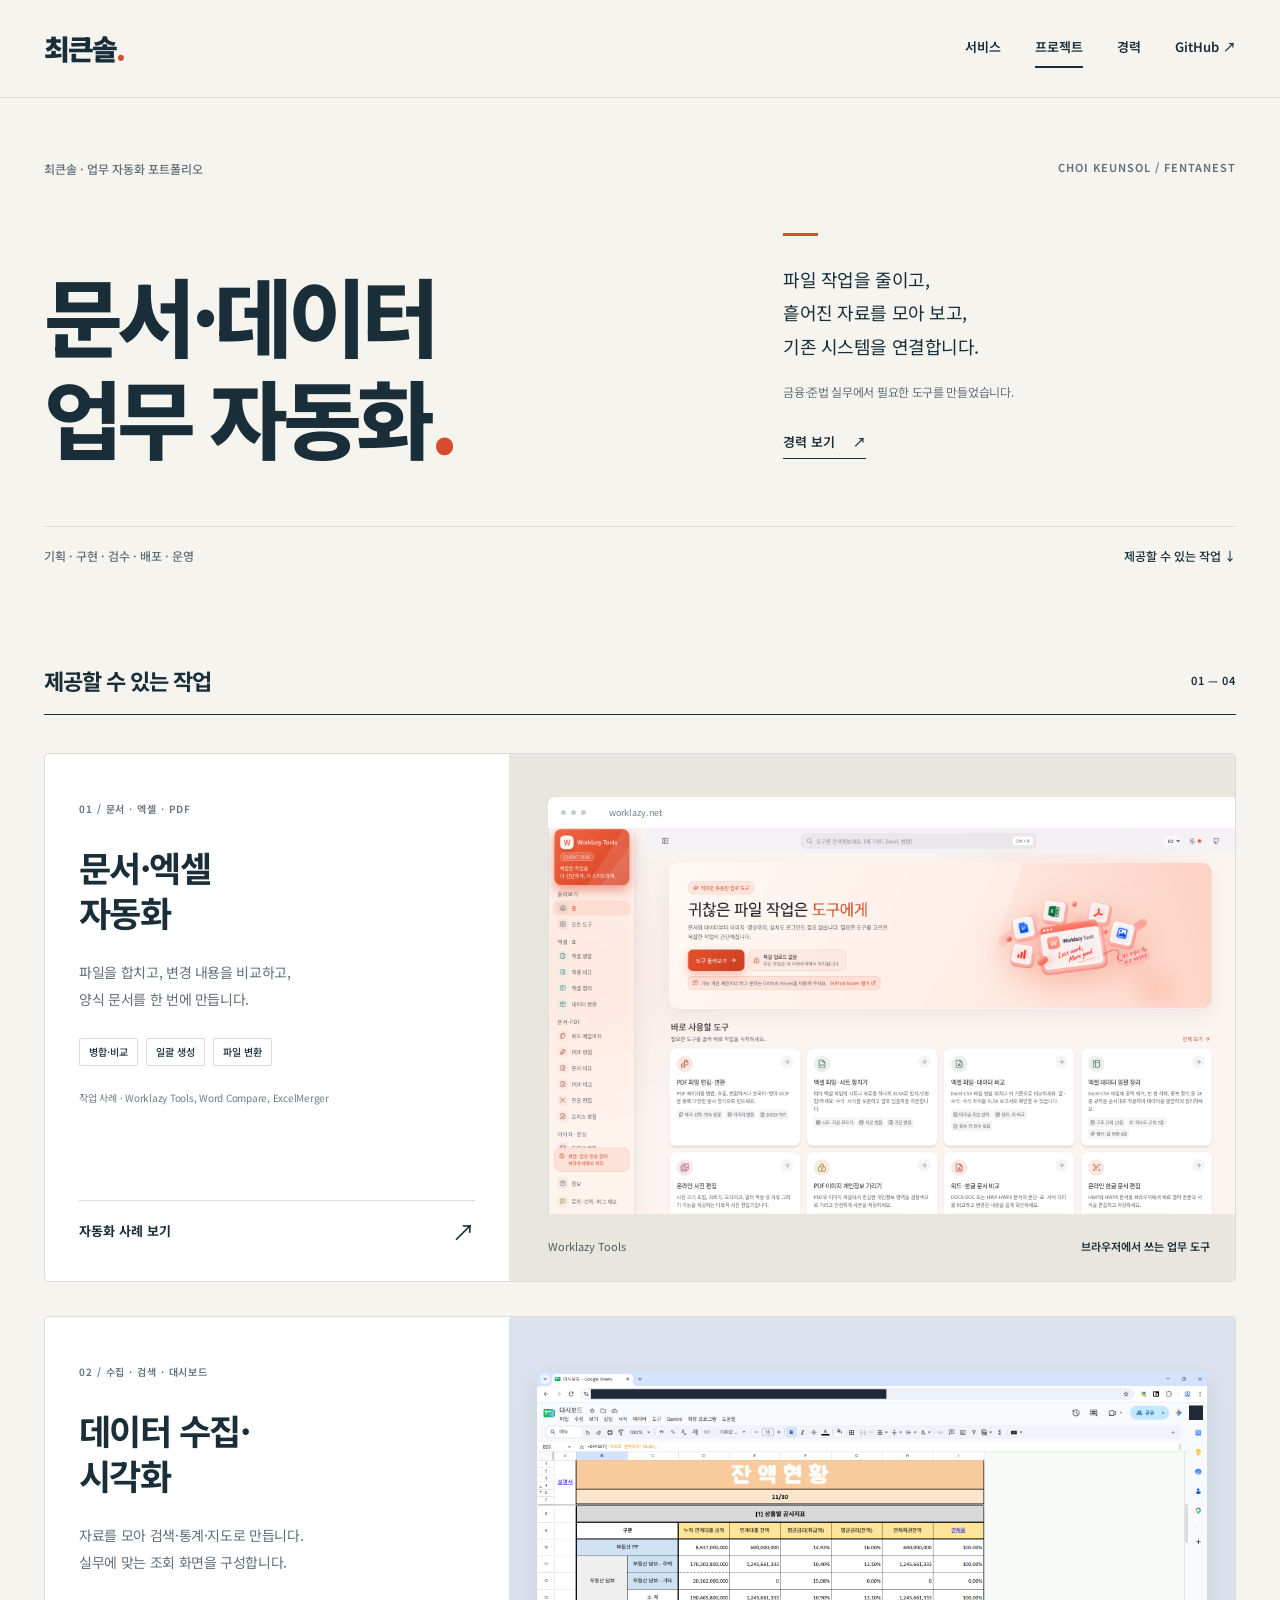
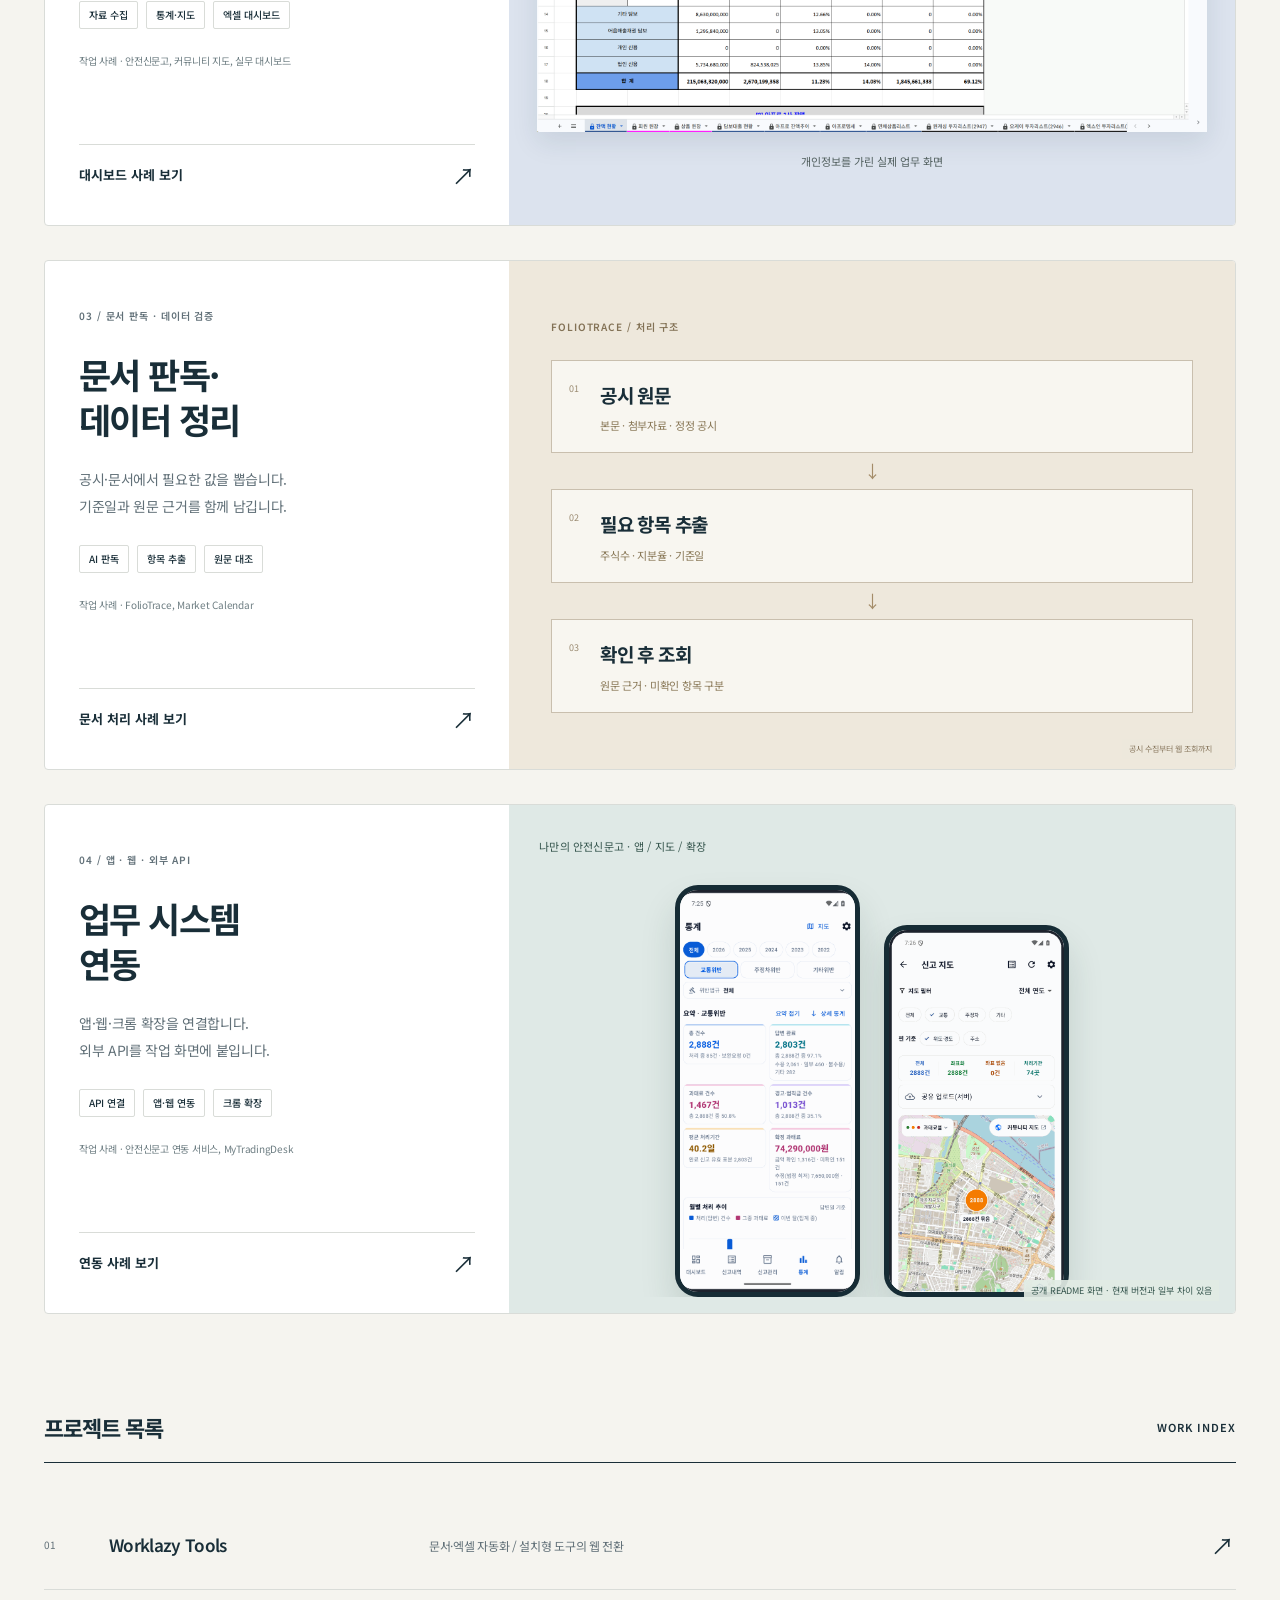
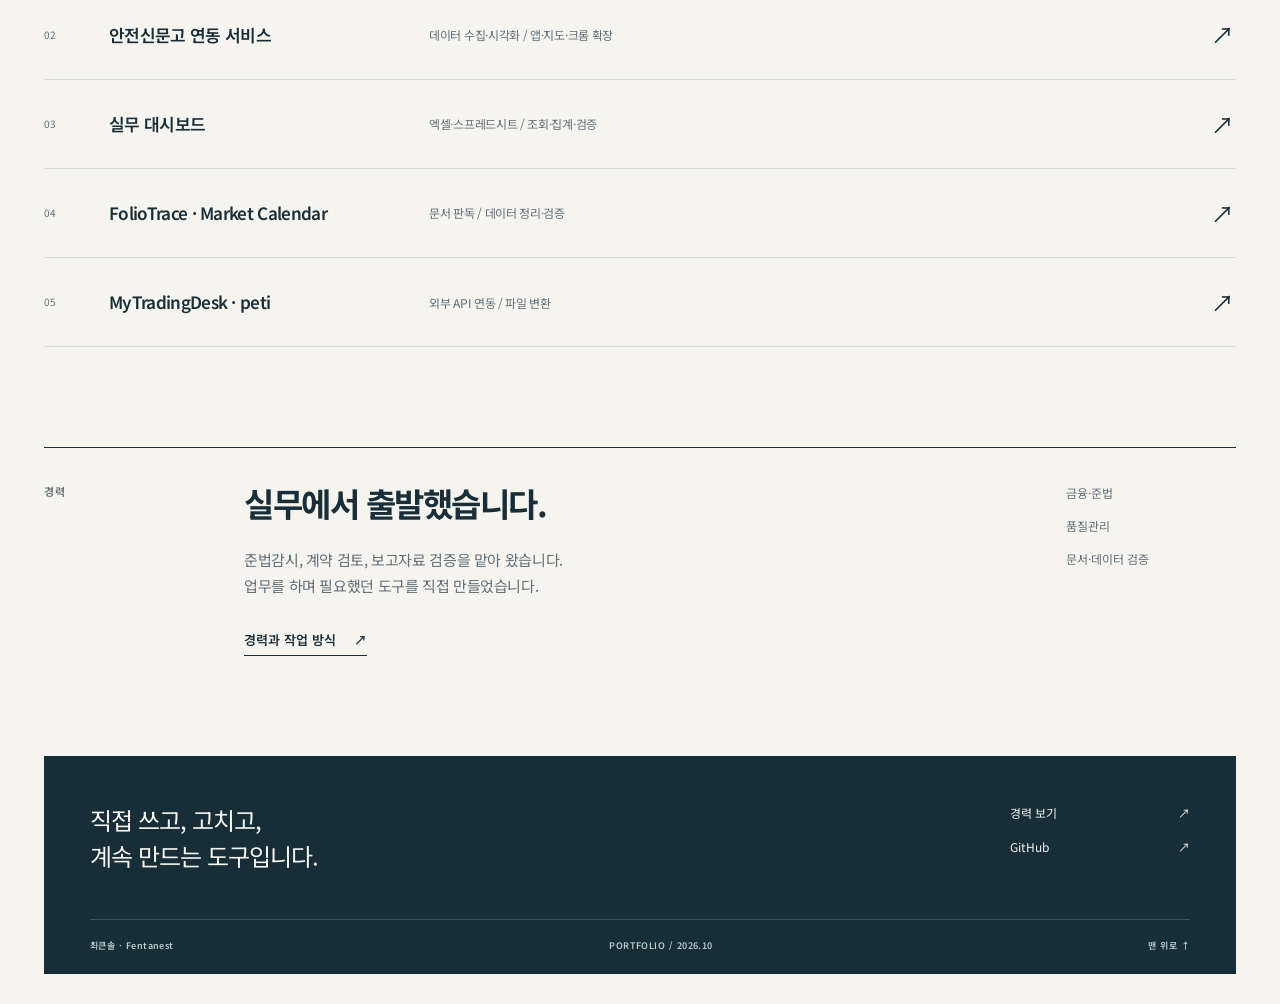
==== index.html @ 7e020090 "Add redacted dashboard screenshots and Worklazy tool demos" ====
<!doctype html>
<html lang="ko"><head><meta charset="utf-8"><meta name="viewport" content="width=device-width, initial-scale=1"><meta name="color-scheme" content="light"><meta name="theme-color" content="#f5f4ef"><title>문서·데이터 업무 자동화 · 최큰솔</title><meta name="description" content="최큰솔의 업무 자동화 포트폴리오. 문서·엑셀 자동화, 데이터 수집·시각화, 문서 판독·데이터 정리, 업무 시스템 연동."><meta property="og:type" content="website"><meta property="og:locale" content="ko_KR"><meta property="og:title" content="문서·데이터 업무 자동화 · 최큰솔"><meta property="og:description" content="최큰솔의 업무 자동화 포트폴리오. 문서·엑셀 자동화, 데이터 수집·시각화, 문서 판독·데이터 정리, 업무 시스템 연동."><link rel="icon" href="assets/favicon.svg" type="image/svg+xml"><link rel="stylesheet" href="assets/site.css"><link rel="stylesheet" href="assets/services.css"><script src="assets/site.js" defer></script></head><body id="top" class=""><a class="skip-link" href="#main">본문으로 이동</a>
<header class="site-header"><div class="header-inner">
<a class="wordmark" href="index.html" aria-label="최큰솔 포트폴리오 홈">최큰솔<span>.</span></a>
<nav aria-label="주 메뉴"><a href="index.html#services">서비스</a><a href="index.html#projects" aria-current="page">프로젝트</a><a href="career.html" >경력</a><a href="https://github.com/Fentanest" target="_blank" rel="noopener noreferrer">GitHub <span aria-hidden="true">↗</span></a></nav>
</div></header><main id="main">
<section class="hero wrap"><div class="hero-kicker"><span>최큰솔 · 업무 자동화 포트폴리오</span><span class="mono">CHOI KEUNSOL / FENTANEST</span></div><div class="hero-grid"><h1>문서·데이터<br>
업무 자동화<span>.</span></h1><div class="hero-intro"><span class="small-rule"></span><p>파일 작업을 줄이고,<br>
흩어진 자료를 모아 보고,<br>
기존 시스템을 연결합니다.</p><p class="hero-background">금융·준법 실무에서 필요한 도구를 만들었습니다.</p><a class="text-link" href="career.html">경력 보기 <span aria-hidden="true">↗</span></a></div></div><div class="hero-bottom"><span>기획 · 구현 · 검수 · 배포 · 운영</span><a href="#services">제공할 수 있는 작업 ↓</a></div></section>
<section class="project-index wrap" id="services" aria-labelledby="services-title"><div class="index-heading"><h2 id="services-title">제공할 수 있는 작업</h2><span class="mono">01 — 04</span></div>
<article class="featured featured-work"><div class="featured-copy"><p class="eyebrow">01 / 문서 · 엑셀 · PDF</p><h3><a href="projects/worklazy.html">문서·엑셀<br>
자동화</a></h3><p>파일을 합치고, 변경 내용을 비교하고,<br>
양식 문서를 한 번에 만듭니다.</p><div class="tags"><span>병합·비교</span><span>일괄 생성</span><span>파일 변환</span></div><p class="case-evidence">작업 사례 · Worklazy Tools, Word Compare, ExcelMerger</p><a class="case-link" href="projects/worklazy.html">자동화 사례 보기 <span aria-hidden="true">↗</span></a></div><a class="feature-art work-art" href="projects/worklazy.html" aria-label="문서·엑셀 자동화 사례"><div class="browser-chrome"><i></i><i></i><i></i><span>worklazy.net</span></div><img src="assets/worklazy-home.png" alt="Worklazy Tools 업무 도구 목록" loading="eager" width="1920" height="1080"><div class="art-note"><span>Worklazy Tools</span><strong>브라우저에서 쓰는 업무 도구</strong></div></a></article>
<article class="featured featured-sheet"><div class="featured-copy"><p class="eyebrow">02 / 수집 · 검색 · 대시보드</p><h3><a href="projects/spreadsheets.html">데이터 수집·<br>
시각화</a></h3><p>자료를 모아 검색·통계·지도로 만듭니다.<br>
실무에 맞는 조회 화면을 구성합니다.</p><div class="tags"><span>자료 수집</span><span>통계·지도</span><span>엑셀 대시보드</span></div><p class="case-evidence">작업 사례 · 안전신문고, 커뮤니티 지도, 실무 대시보드</p><a class="case-link" href="projects/spreadsheets.html">대시보드 사례 보기 <span aria-hidden="true">↗</span></a></div><a class="feature-art sheet-art" href="projects/spreadsheets.html" aria-label="실무 대시보드 화면 5장 보기"><img src="assets/dashboard-02.png" alt="상품별 잔액·연체율 집계 대시보드" loading="lazy" decoding="async"><span class="art-note">개인정보를 가린 실제 업무 화면</span></a></article>
<article class="featured featured-document"><div class="featured-copy"><p class="eyebrow">03 / 문서 판독 · 데이터 검증</p><h3><a href="projects/data-tools.html#foliotrace">문서 판독·<br>
데이터 정리</a></h3><p>공시·문서에서 필요한 값을 뽑습니다.<br>
기준일과 원문 근거를 함께 남깁니다.</p><div class="tags"><span>AI 판독</span><span>항목 추출</span><span>원문 대조</span></div><p class="case-evidence">작업 사례 · FolioTrace, Market Calendar</p><a class="case-link" href="projects/data-tools.html#foliotrace">문서 처리 사례 보기 <span aria-hidden="true">↗</span></a></div><div class="feature-art document-art"><span class="eyebrow">FOLIOTRACE / 처리 구조</span><div class="document-flow"><div><span>01</span><strong>공시 원문</strong><p>본문 · 첨부자료 · 정정 공시</p></div><b aria-hidden="true">↓</b><div><span>02</span><strong>필요 항목 추출</strong><p>주식수 · 지분율 · 기준일</p></div><b aria-hidden="true">↓</b><div><span>03</span><strong>확인 후 조회</strong><p>원문 근거 · 미확인 항목 구분</p></div></div><span class="art-footnote">공시 수집부터 웹 조회까지</span></div></article>
<article class="featured featured-safety"><div class="featured-copy"><p class="eyebrow">04 / 앱 · 웹 · 외부 API</p><h3><a href="projects/safetyreport.html">업무 시스템<br>
연동</a></h3><p>앱·웹·크롬 확장을 연결합니다.<br>
외부 API를 작업 화면에 붙입니다.</p><div class="tags"><span>API 연결</span><span>앱·웹 연동</span><span>크롬 확장</span></div><p class="case-evidence">작업 사례 · 안전신문고 연동 서비스, MyTradingDesk</p><a class="case-link" href="projects/safetyreport.html">연동 사례 보기 <span aria-hidden="true">↗</span></a></div><a class="feature-art safety-art" href="projects/safetyreport.html" aria-label="안전신문고 연동 서비스 상세"><span class="art-label">나만의 안전신문고 · 앱 / 지도 / 확장</span><div class="phone-pair"><div class="phone-frame"><img src="assets/safety-stats.png" alt="나만의 안전신문고 앱 통계 화면" width="370" height="800" loading="lazy"></div><div class="phone-frame phone-offset"><img src="assets/safety-map.png" alt="나만의 안전신문고 앱 지도 화면" width="370" height="800" loading="lazy"></div></div><span class="art-footnote">공개 README 화면 · 현재 버전과 일부 차이 있음</span></a></article>
</section>
<section class="wrap project-directory" id="projects"><div class="index-heading"><h2>프로젝트 목록</h2><span class="mono">WORK INDEX</span></div><a href="projects/worklazy.html"><span>01</span><strong>Worklazy Tools</strong><p>문서·엑셀 자동화 / 설치형 도구의 웹 전환</p><b aria-hidden="true">↗</b></a><a href="projects/safetyreport.html"><span>02</span><strong>안전신문고 연동 서비스</strong><p>데이터 수집·시각화 / 앱·지도·크롬 확장</p><b aria-hidden="true">↗</b></a><a href="projects/spreadsheets.html"><span>03</span><strong>실무 대시보드</strong><p>엑셀·스프레드시트 / 조회·집계·검증</p><b aria-hidden="true">↗</b></a><a href="projects/data-tools.html#foliotrace"><span>04</span><strong>FolioTrace · Market Calendar</strong><p>문서 판독 / 데이터 정리·검증</p><b aria-hidden="true">↗</b></a><a href="projects/data-tools.html#mytradingdesk"><span>05</span><strong>MyTradingDesk · peti</strong><p>외부 API 연동 / 파일 변환</p><b aria-hidden="true">↗</b></a></section>
<section class="career-teaser wrap"><p class="eyebrow">경력</p><div><h2>실무에서 출발했습니다.</h2><p>준법감시, 계약 검토, 보고자료 검증을 맡아 왔습니다.<br>
업무를 하며 필요했던 도구를 직접 만들었습니다.</p><a class="text-link" href="career.html">경력과 작업 방식 <span aria-hidden="true">↗</span></a></div><div class="career-teaser-meta"><span>금융·준법</span><span>품질관리</span><span>문서·데이터 검증</span></div></section>
</main><footer class="site-footer"><div class="footer-top"><p>직접 쓰고, 고치고,<br>
계속 만드는 도구입니다.</p><div><a href="career.html">경력 보기 <span aria-hidden="true">↗</span></a><a href="https://github.com/Fentanest" target="_blank" rel="noopener noreferrer">GitHub <span aria-hidden="true">↗</span></a></div></div><div class="footer-bottom"><span>최큰솔 · Fentanest</span><span>PORTFOLIO / 2026.10</span><a href="#top">맨 위로 ↑</a></div></footer>
<dialog class="image-dialog" id="image-dialog" aria-label="이미지 크게 보기"><div class="dialog-toolbar"><p id="dialog-caption"></p><button type="button" class="dialog-close" aria-label="이미지 닫기">닫기 <span aria-hidden="true">×</span></button></div><div class="dialog-image-wrap"><img id="dialog-image" alt=""></div></dialog>
</body></html>
---- assets/site.css ----
@import url('https://fonts.googleapis.com/css2?family=Noto+Sans+KR:wght@400;500;600;700;800;900&display=swap');
:root{--paper:#f5f4ef;--white:#fff;--ink:#192e38;--muted:#617078;--line:#d9dcd8;--orange:#d74c2d;--soft:#e8eeeb;--navy:#172e39;--radius:4px;--max:1200px}
*{box-sizing:border-box}html{scroll-behavior:smooth;scroll-padding-top:100px}body{margin:0;background:var(--paper);color:var(--ink);font-family:'Noto Sans KR',-apple-system,BlinkMacSystemFont,'Segoe UI',sans-serif;line-height:1.75;-webkit-font-smoothing:antialiased;word-break:keep-all}a{color:inherit;text-decoration:none}button{font:inherit}img{max-width:100%;display:block}h1,h2,h3,p,figure{margin:0}h1,h2,h3{line-height:1.3;letter-spacing:-.045em}h1{font-weight:800}p{letter-spacing:-.025em}.wrap,.header-inner,.site-footer{width:min(calc(100% - 88px),var(--max));margin-inline:auto}.mono,.eyebrow,.node-type,.footer-bottom{font-family:'Noto Sans KR',sans-serif;font-size:11px;letter-spacing:.09em;font-weight:600}.eyebrow{color:var(--muted);display:block;margin-bottom:20px}.skip-link{position:fixed;left:20px;top:-100px;background:var(--ink);color:white;padding:12px 20px;z-index:100}.skip-link:focus{top:15px}:focus-visible{outline:3px solid var(--orange);outline-offset:5px}.site-header{height:98px;border-bottom:1px solid var(--line)}.header-inner{height:100%;display:flex;justify-content:space-between;align-items:center}.wordmark{font-size:28px;font-weight:900;letter-spacing:-.07em}.wordmark span{color:var(--orange)}nav{display:flex;gap:34px;font-size:13px;font-weight:600}nav a{padding-block:7px}nav a[aria-current]{border-bottom:2px solid var(--ink)}nav a:hover,.text-link:hover,.back-link:hover{color:var(--orange)}.hero{padding-top:60px}.hero-kicker,.hero-bottom{display:flex;justify-content:space-between;font-size:12px;font-weight:500;color:var(--muted)}.hero-grid{display:grid;grid-template-columns:1.5fr 1fr;gap:60px;align-items:end;padding:54px 0 59px}.hero h1{font-size:clamp(58px,6.7vw,88px);line-height:1.19;letter-spacing:-.065em}.hero h1 span,.career-hero h1 span{color:var(--orange)}.hero-intro{max-width:380px;padding-bottom:8px}.hero-intro p{font-size:18px;line-height:1.85;margin-bottom:28px}.small-rule{display:block;width:35px;height:3px;background:var(--orange);margin-bottom:27px}.text-link{display:inline-flex;gap:18px;align-items:center;font-size:13px;font-weight:600;padding:4px 0;border-bottom:1px solid currentColor}.hero-bottom{border-top:1px solid var(--line);padding:18px 0}.hero-bottom a{color:var(--ink)}.project-index{padding-top:82px}.index-heading{display:flex;justify-content:space-between;align-items:center;border-bottom:1px solid var(--ink);padding-bottom:20px;margin-bottom:38px}.index-heading h2{font-size:22px;font-weight:700}.featured{display:grid;grid-template-columns:39% 61%;min-height:510px;margin-bottom:34px;border:1px solid var(--line);border-radius:var(--radius);overflow:hidden;background:#fff}.featured-copy{padding:46px 34px 38px;display:flex;flex-direction:column;align-items:flex-start}.featured-copy .eyebrow{font-size:10px;margin-bottom:26px}.featured h3{font-size:35px;margin-bottom:24px}.featured-copy p:not(.eyebrow){font-size:14px;color:var(--muted);line-height:1.9;margin-bottom:26px}.tags{display:flex;gap:8px;flex-wrap:wrap}.tags span{font-size:10px;font-weight:500;border:1px solid var(--line);padding:4px 9px;border-radius:2px}.case-link{margin-top:auto;display:flex;justify-content:space-between;gap:40px;border-top:1px solid var(--line);padding-top:19px;width:100%;font-size:13px;font-weight:700}.case-link span{font-size:23px;font-weight:400;line-height:1}.feature-art{display:block;position:relative;overflow:hidden;min-width:0;transition:background .2s}.safety-art{background:#dfe9e6;padding:32px 30px 0;display:flex;flex-direction:column;align-items:center}.art-label{font-size:11px;letter-spacing:.02em;color:#36564e;align-self:flex-start}.phone-pair{display:flex;justify-content:center;gap:24px;width:100%;padding:28px 25px 0;max-height:440px;overflow:hidden}.phone-frame{width:43%;max-width:185px;aspect-ratio:370/800;border:5px solid #162c35;border-radius:23px;overflow:hidden;box-shadow:0 20px 35px #17372b25;background:#fff}.phone-frame img{width:100%;height:100%;object-fit:cover;object-position:top}.phone-offset{margin-top:40px}.art-footnote{position:absolute;bottom:12px;right:16px;background:#e2ece4e8;padding:3px 7px;font-size:9px;color:#36564e}.work-art{background:#e8e6df;padding:43px 0 0 39px;display:flex;flex-direction:column}.browser-chrome{height:31px;background:#fff;border-radius:7px 0 0 0;display:flex;align-items:center;gap:5px;padding:0 13px;font-size:9px;color:#738087}.browser-chrome i{width:5px;height:5px;border-radius:50%;background:#c8cdca}.browser-chrome span{margin-left:18px}.work-art>img{width:100%;flex:1;min-height:0;object-fit:cover;object-position:top left;border-left:1px solid #ddd}.art-note{font-size:11px;display:flex;align-items:center;justify-content:space-between;gap:10px;padding:23px 25px 25px 0;color:#52605f}.art-note strong{font-weight:600;color:var(--ink)}.sheet-art{background:#dce3ee;display:flex;flex-direction:column;justify-content:center;padding:35px 28px}.sheet-art img{width:100%;box-shadow:0 10px 25px #132e451a;object-fit:contain}.sheet-art .art-note{padding:20px 0 0;justify-content:center}.data-project-row{border-top:1px solid var(--ink);border-bottom:1px solid var(--line);padding:40px 0;display:grid;grid-template-columns:1fr 220px;gap:30px}.data-project-row h3{font-size:29px;margin-bottom:12px}.data-project-row p:not(.eyebrow){font-size:14px;color:var(--muted)}.data-project-row .case-link{align-self:center;margin:0;border:0;padding:0}.data-name-list{grid-column:1/-1;display:flex;gap:25px;font-size:11px;color:var(--muted);border-top:1px solid var(--line);padding-top:20px;flex-wrap:wrap}.career-teaser{margin-top:100px;margin-bottom:100px;display:grid;grid-template-columns:170px 1fr 170px;gap:30px;padding-top:34px;border-top:1px solid var(--ink)}.career-teaser h2{font-size:33px;margin-bottom:22px}.career-teaser p:not(.eyebrow){font-size:15px;color:var(--muted);margin-bottom:24px}.career-teaser-meta{display:flex;flex-direction:column;font-size:12px;gap:12px;color:var(--muted)}.site-footer{background:var(--navy);color:#f5f4ef;padding:46px 46px 20px;margin-bottom:30px}.footer-top{display:flex;justify-content:space-between;gap:30px;margin-bottom:45px}.footer-top>p{font-size:24px;line-height:1.5;letter-spacing:-.04em}.footer-top>div{display:flex;flex-direction:column;gap:13px;font-size:12px;width:180px}.footer-top a{display:flex;justify-content:space-between}.footer-bottom{display:flex;justify-content:space-between;border-top:1px solid #ffffff2a;padding-top:18px;font-size:9px;letter-spacing:.05em;color:#bac9ca}.case-hero{padding-top:40px}.back-link{display:inline-block;font-size:12px;color:var(--muted);margin-bottom:50px}.case-hero .eyebrow{margin-bottom:23px}.case-hero h1{font-size:clamp(43px,5.4vw,68px);line-height:1.25;margin-bottom:30px}.case-lead{font-size:19px;line-height:1.85;color:#4e616b;max-width:860px}.case-meta{display:flex;justify-content:space-between;gap:25px;margin-top:35px;border-top:1px solid var(--line);padding:22px 0;align-items:center}.link-row{display:flex;gap:22px;flex-wrap:wrap}.link-row .text-link{font-size:11px;gap:8px}.case-section{padding-block:70px;border-top:1px solid var(--line)}.case-hero+.case-section{border-top:0;padding-top:35px}.section-heading{margin-bottom:36px}.section-heading .eyebrow{margin-bottom:15px}.section-heading h2{font-size:32px;font-weight:700}.section-heading>p{font-size:14px;color:var(--muted);margin-top:18px}.note{font-size:11px;color:var(--muted);line-height:1.9;margin-top:24px;max-width:950px}.ecosystem{background:#e8ede8;border:1px solid #d9e2d9;padding:44px clamp(24px,9vw,130px);display:flex;flex-direction:column;align-items:center}.eco-source{background:var(--ink);color:white;width:100%;text-align:center;padding:25px;position:relative}.eco-source strong,.eco-branches strong{display:block;font-size:21px;letter-spacing:-.03em}.eco-source p,.eco-branches p{font-size:13px;margin:10px 0;color:inherit;opacity:.8}.node-number{position:absolute;left:18px;top:14px;font-size:10px;opacity:.5}.node-type{font-size:9px;letter-spacing:.13em;opacity:.6}.eco-line{display:flex;flex-direction:column;align-items:center;padding:15px 0 8px;font-size:10px;color:#506964;gap:4px}.eco-line b{font-size:24px;font-weight:400;line-height:1}.eco-hub{width:75%;border:1px solid #91a69c;padding:16px 20px;display:flex;justify-content:space-between;align-items:center;gap:15px;background:#f6f7f2}.eco-hub strong{font-size:14px}.eco-hub span{font-size:11px;color:#536c62}.eco-branches{display:grid;grid-template-columns:1fr 1fr;gap:30px;width:100%;padding-top:38px;position:relative}.eco-branches:before{content:'';position:absolute;top:0;left:25%;width:50%;height:38px;border-left:1px solid #91a69c;border-right:1px solid #91a69c}.eco-branches:after{content:'';position:absolute;top:0;left:25%;width:50%;border-top:1px solid #91a69c}.eco-branches>div{position:relative;background:white;border:1px solid #b5c4bd;padding:23px 20px;text-align:center}.feature-table{border-top:1px solid var(--ink)}.feature-table>div{display:grid;grid-template-columns:70px 1fr 1.4fr;gap:26px;padding:27px 0;border-bottom:1px solid var(--line);align-items:start}.feature-table>div>span{font-size:11px;color:var(--muted)}.feature-table h3{font-size:20px}.feature-table p{font-size:14px;color:var(--muted)}.mobile-gallery{display:flex;justify-content:center;gap:50px;background:#e8ede8;padding:40px 50px;margin-bottom:35px}.mobile-gallery figure{width:230px;max-width:42%}.mobile-gallery .image-zoom{border:1px solid #cbd6d0;border-radius:15px;overflow:hidden}.project-figure img{width:100%;height:auto}.project-figure figcaption{font-size:10px;color:var(--muted);margin-top:13px}.image-zoom{display:block;position:relative;cursor:zoom-in}.zoom-hint{position:absolute;right:12px;bottom:12px;font-size:10px;background:#17313cdd;color:#fff;padding:5px 10px;opacity:0;transition:opacity .2s}.image-zoom:hover .zoom-hint,.image-zoom:focus-visible .zoom-hint{opacity:1}.two-col{display:grid;grid-template-columns:1fr 1fr;gap:36px}.image-pending{border:1px dashed #b7c0be;min-height:220px;display:flex;flex-direction:column;align-items:flex-start;justify-content:center;padding:32px;background:#eeefea}.image-pending .pending-symbol{color:#9eada7;font-size:26px;line-height:1;margin-bottom:18px}.image-pending strong{font-size:15px;font-weight:600}.image-pending p{font-size:12px;color:var(--muted);margin-top:8px;max-width:570px}.pending-label{font-size:10px;color:#6a786d;margin-top:20px}.split-section{display:grid;grid-template-columns:1fr 1.35fr;gap:70px}.prose{font-size:15px;line-height:1.95}.prose p{margin-bottom:23px;color:#52646c}.prose h3{font-size:20px;margin:34px 0 14px}.prose h3:first-child{margin-top:0}.prose .link-row{margin-top:30px}.prose.wide{max-width:820px;margin:34px 0}.work-cover{padding-bottom:60px}.work-cover img{border:1px solid var(--line)}.origin-grid{margin-bottom:40px}.origin-grid article{background:#fff;border:1px solid var(--line);padding:32px}.origin-grid article .eyebrow{font-size:10px;margin-bottom:18px}.origin-grid h3{font-size:25px;margin-bottom:17px}.origin-grid p{font-size:14px;color:var(--muted);margin-bottom:22px}.origin-grid p.small,.small{font-size:11px!important;color:var(--muted)}.origin-grid .text-link{font-size:11px}.migration{display:grid;grid-template-columns:1fr 80px 1fr;align-items:stretch}.migration>div{background:#e4e8e2;padding:30px}.migration>div:last-child{background:#203b43;color:#fff}.migration>div:last-child .eyebrow{color:#aabfb9}.migration h3{font-size:26px;margin-bottom:17px}.migration p{font-size:13px;opacity:.8;line-height:1.9}.migration-arrow{display:flex;align-items:center;justify-content:center;font-size:32px;color:#6d817a}.table-scroll{overflow-x:auto}table{border-collapse:collapse;width:100%;font-size:13px;text-align:left;min-width:600px}caption{font-size:11px;color:var(--muted);text-align:left;padding-bottom:15px}th,td{padding:16px 20px;border-bottom:1px solid var(--line);vertical-align:top}thead th{background:#e6eae5;font-size:11px;font-weight:600}tbody th{font-weight:600;width:20%}.tool-grid{display:grid;grid-template-columns:1fr 1fr;border-top:1px solid var(--ink);margin-top:20px}.tool-grid>a{position:relative;padding:28px 25px 28px 0;border-bottom:1px solid var(--line)}.tool-grid>a:nth-child(even){padding-left:30px;border-left:1px solid var(--line)}.tool-grid>a>span{font-size:10px;color:var(--muted)}.tool-grid h3{font-size:22px;margin:12px 0}.tool-grid p{font-size:13px;color:var(--muted)}.tool-grid b{position:absolute;right:22px;top:28px;font-size:20px;font-weight:400}.tool-grid>a:hover h3{color:var(--orange)}.tool-grid~.image-pending{margin-top:35px}.sheet-heading{display:grid;grid-template-columns:100px 1fr 1fr;gap:25px;align-items:start;margin-bottom:26px}.sheet-heading h2{font-size:27px}.sheet-heading p{font-size:13px;color:var(--muted)}.sheet-section .project-figure img{border:1px solid var(--line)}.data-case-heading{margin-bottom:30px}.data-case-heading h2{font-size:30px}.data-case .prose p{font-size:15px}.flow-text{border-left:2px solid var(--orange);padding:12px 18px;background:#eeeee6;font-size:12px!important}.data-case .image-pending{min-height:250px}.career-hero{padding-top:70px;padding-bottom:55px}.career-hero h1{font-size:clamp(39px,4.8vw,64px);line-height:1.35;margin-bottom:30px}.career-hero .case-lead{max-width:750px;font-size:17px}.career-hero .tags{margin-top:30px}.timeline{border-top:1px solid var(--ink)}.timeline-item{display:grid;grid-template-columns:250px 1fr;gap:35px;padding:40px 0;border-bottom:1px solid var(--line)}.timeline-date{font-size:14px;color:var(--muted);padding-top:28px}.industry{font-size:10px;color:var(--muted);margin-bottom:10px}.timeline h3{font-size:27px}.timeline-role{font-size:12px;margin:12px 0 22px;color:var(--muted)}.timeline-summary{font-size:16px;font-weight:600;margin-bottom:19px}.clean-list{padding:0;list-style:none;margin:0}.clean-list li{position:relative;padding-left:15px;font-size:13px;color:#52646c;margin:9px 0}.clean-list li:before{content:'–';position:absolute;left:0;color:#7b8b88}.work-examples{display:grid;grid-template-columns:repeat(3,1fr);gap:25px}.work-examples article{border-top:3px solid var(--ink);padding-top:24px}.work-examples h3{font-size:23px;margin-bottom:28px}.work-examples dl{margin:0 0 25px}.work-examples dl div{margin-bottom:22px}.work-examples dt{font-size:10px;font-weight:700;color:var(--orange);margin-bottom:7px}.work-examples dd{font-size:13px;margin:0;color:var(--muted);line-height:1.9}.work-examples .text-link{font-size:11px}.method-list{list-style:none;padding:0;margin:0 0 30px}.method-list li{display:flex;gap:25px;padding:17px 0;border-bottom:1px solid var(--line);font-size:13px}.method-list strong{min-width:35px;color:var(--orange);font-size:11px}.method-list span{color:var(--muted)}.credentials h2{font-size:23px;margin-bottom:15px}.credentials p:not(.eyebrow){font-size:12px;color:var(--muted)}.career-source{margin-top:0;margin-bottom:70px}.not-found{min-height:60vh;padding-block:90px}.not-found h1{font-size:42px;margin-bottom:22px}.not-found p{margin-bottom:25px}.button{display:inline-block;background:var(--ink);padding:11px 20px;color:white;font-size:13px}.image-dialog{border:0;width:96vw;max-width:1700px;height:92vh;max-height:92vh;padding:0;background:#f4f5f0;color:var(--ink);box-shadow:0 15px 60px #0003;overflow:hidden}.image-dialog::backdrop{background:#101e28d9;backdrop-filter:blur(4px)}.dialog-toolbar{display:flex;justify-content:space-between;align-items:center;border-bottom:1px solid var(--line);height:60px;padding:12px 22px;gap:20px}.dialog-toolbar p{font-size:12px}.dialog-close{border:0;background:var(--ink);color:white;padding:7px 15px;cursor:pointer;white-space:nowrap;font-size:12px}.dialog-image-wrap{height:calc(100% - 60px);overflow:auto;padding:22px;display:flex;align-items:flex-start;justify-content:center}.dialog-image-wrap img{max-width:100%;max-height:100%;width:auto;height:auto;object-fit:contain;margin:auto}.body-dialog-open{overflow:hidden}
@media(min-width:1500px){.wrap,.header-inner,.site-footer{width:1200px}}
@media(max-width:1000px){.wrap,.header-inner,.site-footer{width:calc(100% - 56px)}.hero-grid{gap:35px;grid-template-columns:1.3fr 1fr}.hero-intro p{font-size:16px}.featured{min-height:470px;grid-template-columns:43% 57%}.featured-copy{padding:33px 28px}.featured h3{font-size:29px}.featured-copy p:not(.eyebrow){font-size:12px}.phone-pair{gap:18px;padding-inline:0;max-height:400px}.phone-frame{border-width:4px;border-radius:18px}.feature-art{padding-left:25px}.safety-art{padding-left:25px}.art-note{font-size:10px}.career-teaser{grid-template-columns:130px 1fr}.career-teaser-meta{display:none}.case-meta{align-items:flex-start;flex-direction:column;gap:15px}.split-section{gap:40px}.feature-table>div{grid-template-columns:45px 1fr 1.4fr;gap:20px}.feature-table h3{font-size:17px}.feature-table p{font-size:12px}.timeline-item{grid-template-columns:185px 1fr}.work-examples{gap:22px}.work-examples h3{font-size:20px}.sheet-heading{grid-template-columns:80px 1fr}.sheet-heading>p{grid-column:2}.eco-hub{width:85%}}
@media(max-width:700px){html{scroll-padding-top:30px}.wrap,.header-inner,.site-footer{width:calc(100% - 36px)}.site-header{height:76px}.wordmark{font-size:24px}nav{gap:18px;font-size:11px}.hero{padding-top:32px}.hero-kicker>span:first-child{font-size:10px}.hero-kicker>.mono{display:none}.hero-grid{display:block;padding:32px 0}.hero h1{font-size:clamp(49px,12.5vw,74px)}.hero-intro{margin-top:37px;padding:0;max-width:none}.small-rule{margin-bottom:20px;width:28px;height:2px}.hero-intro p{font-size:14px;line-height:1.85;margin-bottom:20px}.hero-bottom{font-size:9px;padding-block:14px}.hero-bottom>span{max-width:62%}.project-index{padding-top:48px}.index-heading{padding-bottom:17px;margin-bottom:24px}.index-heading h2{font-size:20px}.index-heading .mono{font-size:9px}.featured{display:flex;flex-direction:column;margin-bottom:23px}.featured-copy{padding:28px 25px}.featured-copy .eyebrow{margin-bottom:20px;font-size:9px}.featured h3{font-size:31px;margin-bottom:18px}.featured-copy p:not(.eyebrow){font-size:13px;margin-bottom:20px}.featured .tags{margin-bottom:26px}.tags span{font-size:9px;padding:3px 7px}.case-link{font-size:12px;padding-top:16px}.safety-art{height:370px;padding:24px 24px 0}.art-label{font-size:9px}.phone-pair{padding-top:23px;gap:23px;max-height:355px}.phone-frame{max-width:150px;min-width:100px}.phone-offset{margin-top:23px}.art-footnote{font-size:8px}.work-art{height:310px;padding:25px 0 0 25px}.browser-chrome{height:24px}.work-art>img{height:210px;object-fit:cover}.art-note{padding:17px 20px 20px 0;font-size:9px}.sheet-art{height:auto;padding:25px 20px;min-height:240px}.sheet-art .art-note{font-size:9px}.data-project-row{display:block;padding:29px 0}.data-project-row h3{font-size:25px}.data-project-row p:not(.eyebrow){font-size:12px}.data-project-row .case-link{margin-top:28px;max-width:230px}.data-name-list{margin-top:27px;gap:15px;font-size:9px}.career-teaser{display:block;margin-top:60px;margin-bottom:55px;padding-top:27px}.career-teaser h2{font-size:28px}.career-teaser p:not(.eyebrow){font-size:13px}.career-teaser .eyebrow{font-size:10px;margin-bottom:25px}.site-footer{padding:31px 25px 17px;margin-bottom:18px}.footer-top{margin-bottom:32px}.footer-top>p{font-size:19px}.footer-top>div{font-size:10px;width:95px;gap:15px}.footer-bottom{font-size:8px;letter-spacing:0;flex-wrap:wrap;gap:12px}.footer-bottom>span:nth-child(2){display:none}.case-hero{padding-top:28px}.back-link{margin-bottom:37px;font-size:10px}.case-hero .eyebrow{font-size:9px;margin-bottom:20px}.case-hero h1{font-size:clamp(36px,9vw,54px);margin-bottom:25px}.case-lead{font-size:14px;line-height:1.9}.case-lead br{display:none}.case-meta{margin-top:27px;padding-top:20px}.link-row{gap:16px}.link-row .text-link{font-size:10px}.case-section{padding-block:44px}.case-hero+.case-section{padding-top:22px}.section-heading{margin-bottom:26px}.section-heading h2{font-size:25px}.section-heading .eyebrow{font-size:9px;margin-bottom:14px}.section-heading>p{font-size:12px}.ecosystem{padding:25px 17px}.eco-source{padding:25px 15px 20px}.eco-source strong,.eco-branches strong{font-size:17px}.eco-source p,.eco-branches p{font-size:11px}.node-number{font-size:8px;top:10px;left:12px}.node-type{font-size:7px}.eco-hub{width:90%;flex-direction:column;gap:5px;text-align:center;padding:13px 10px}.eco-hub strong{font-size:13px}.eco-hub span{font-size:9px}.eco-branches{gap:14px;padding-top:28px}.eco-branches:before{height:28px}.eco-branches>div{padding:24px 9px 16px}.eco-branches strong{font-size:15px}.eco-branches p{font-size:10px}.feature-table>div{display:block;padding:24px 0}.feature-table>div>span{display:block;margin-bottom:10px;font-size:9px}.feature-table h3{font-size:19px;margin-bottom:12px}.feature-table p{font-size:13px}.mobile-gallery{gap:22px;padding:25px 18px;margin-bottom:25px}.mobile-gallery figure{max-width:46%;width:230px}.project-figure figcaption{font-size:9px;line-height:1.75}.two-col,.split-section{grid-template-columns:1fr;gap:25px}.image-pending{padding:25px;min-height:200px}.image-pending strong{font-size:14px}.image-pending p{font-size:11px}.note{font-size:10px;margin-top:20px}.prose{font-size:13px}.prose p{margin-bottom:20px}.prose h3{font-size:19px;margin-top:28px}.split-section>.section-heading,.split-section>div>.section-heading{margin-bottom:0}.origin-grid article{padding:25px}.origin-grid h3{font-size:23px}.origin-grid p{font-size:13px}.migration{grid-template-columns:1fr}.migration>div{padding:24px}.migration h3{font-size:23px}.migration-arrow{height:50px;transform:rotate(90deg);font-size:26px}.prose.wide{margin-top:25px}.tool-grid{grid-template-columns:1fr}.tool-grid>a:nth-child(even){padding-left:0;border-left:0}.tool-grid h3{font-size:21px}.sheet-heading{display:block}.sheet-heading .eyebrow{font-size:9px;margin-bottom:13px}.sheet-heading h2{font-size:25px;margin-bottom:14px}.sheet-heading p{font-size:12px}.sheet-section{padding-block:35px}.sheet-section .image-zoom{overflow-x:auto}.zoom-hint{opacity:1;font-size:8px;right:7px;bottom:7px;padding:3px 7px}.data-case-heading h2{font-size:26px}.data-case .prose p{font-size:13px}.data-case .image-pending{min-height:190px}.career-hero{padding:45px 0 37px}.career-hero h1{font-size:clamp(33px,8.5vw,49px);margin-bottom:25px}.career-hero .case-lead{font-size:14px}.timeline-item{grid-template-columns:1fr;gap:17px;padding:29px 0}.timeline-date{padding:0;font-size:10px;color:var(--orange)}.timeline h3{font-size:24px}.industry{font-size:9px;margin-bottom:9px}.timeline-role{font-size:11px;margin-bottom:20px}.timeline-summary{font-size:15px}.clean-list li{font-size:12px;line-height:1.95}.work-examples{grid-template-columns:1fr;gap:35px}.work-examples h3{font-size:23px;margin-bottom:22px}.work-examples dl div{display:grid;grid-template-columns:37px 1fr;gap:15px;margin-bottom:15px}.work-examples dd{font-size:12px}.work-examples dt{font-size:9px;padding-top:3px}.method-list li{gap:18px;font-size:12px}.credentials{gap:35px}.credentials h2{font-size:21px}.career-source{margin-bottom:42px}.image-dialog{width:100vw;height:95vh;max-width:100vw;max-height:95vh}.dialog-toolbar{height:auto;min-height:55px;padding:12px}.dialog-toolbar p{font-size:10px}.dialog-close{font-size:10px;padding:6px 11px}.dialog-image-wrap{padding:12px;height:calc(100% - 65px);display:block;overflow:auto}.dialog-image-wrap img{max-width:none;width:auto;height:auto;max-height:none;min-width:100%}.not-found{padding-block:60px}.not-found h1{font-size:31px}.not-found p{font-size:14px}}
@media(prefers-reduced-motion:reduce){html{scroll-behavior:auto}*{transition:none!important;animation:none!important}}
@media print{body{background:white;font-size:10pt}.site-header,.site-footer,.back-link,.image-pending,.image-dialog,.zoom-hint{display:none!important}.wrap{width:100%;max-width:none}.case-section{padding:25px 0}.case-hero,.career-hero{padding-top:0}a{color:inherit}.timeline-item,.project-figure,.work-examples article{break-inside:avoid}.career-hero h1{font-size:30pt}.timeline{border-top:1px solid #aaa}.timeline-item{padding:20px 0}.work-examples{display:block}.work-examples article{padding-top:15px;margin-bottom:20px}.two-col,.split-section{display:block}.case-meta{display:none}}
---- assets/services.css ----
.hero-intro .hero-background{font-size:12px;color:var(--muted);margin-top:-10px;margin-bottom:23px}.featured-copy p.case-evidence{font-size:10px;line-height:1.9;margin:22px 0 30px;color:#6d7d82}.project-directory{padding-top:65px}.project-directory>a{display:grid;grid-template-columns:45px 300px 1fr 25px;gap:20px;align-items:center;padding:24px 0;border-bottom:1px solid var(--line)}.project-directory>a>span{font-size:10px;color:var(--muted)}.project-directory>a>strong{font-size:17px;font-weight:600;letter-spacing:-.04em}.project-directory>a>p{font-size:12px;color:var(--muted)}.project-directory>a>b{font-size:23px;font-weight:400}.project-directory>a:hover>strong{color:var(--orange)}.pending-sheet-art{align-items:flex-start;justify-content:center;padding:45px}.pending-art-heading{border-top:2px solid #6c8391;padding-top:23px;width:100%;margin-bottom:35px}.pending-art-heading .eyebrow{font-size:10px}.pending-art-heading strong{font-size:29px;letter-spacing:-.04em}.pending-art-heading p{font-size:13px;line-height:1.9;margin-top:20px;color:#576d7b}.pending-art-heading .pending-label{display:block;color:#576d7b;font-size:10px}.pending-sheet-art>.text-link{font-size:11px}.document-art{background:#eee8dc;padding:34px 42px;display:flex;flex-direction:column;justify-content:center}.document-art>.eyebrow{font-size:10px;color:#837256;margin-bottom:24px}.document-flow{display:flex;flex-direction:column;gap:8px;align-items:center}.document-flow>div{position:relative;width:100%;border:1px solid #c9bfae;background:#f8f6f0;padding:17px 25px 17px 48px}.document-flow>div>span{position:absolute;left:17px;top:20px;font-size:9px;color:#9a8a70}.document-flow strong{font-size:19px;letter-spacing:-.03em}.document-flow p{font-size:11px;color:#897857;margin-top:5px}.document-flow>b{font-size:17px;font-weight:400;color:#a48c69;line-height:1.2}.document-art .art-footnote{background:#eee8dce8;color:#8b7a61;bottom:10px;font-size:8px}.case-section h2{overflow-wrap:anywhere}
@media(max-width:1000px){.featured-copy p.case-evidence{font-size:9px;margin:17px 0 25px}.project-directory>a{grid-template-columns:30px 240px 1fr 20px;gap:18px}.project-directory>a>strong{font-size:15px}.project-directory>a>p{font-size:11px}.document-art{padding:30px}.pending-sheet-art{padding:30px}.pending-art-heading strong{font-size:25px}}
@media(max-width:700px){.hero-intro .hero-background{font-size:11px;margin-top:-4px;margin-bottom:18px}.featured-copy p.case-evidence{font-size:10px;margin:0 0 25px}.featured .tags{margin-bottom:19px}.project-directory{padding-top:36px}.project-directory>a{grid-template-columns:25px 1fr 20px;gap:10px;padding:20px 0}.project-directory>a>strong{font-size:15px}.project-directory>a>p{grid-column:2;grid-row:2;font-size:10px}.project-directory>a>b{grid-column:3;grid-row:1/3;font-size:21px}.document-art{padding:28px 25px 35px;min-height:390px}.document-art>.eyebrow{font-size:9px;margin-bottom:18px}.document-flow>div{padding:14px 18px 14px 43px}.document-flow>div>span{top:17px;left:17px;font-size:8px}.document-flow strong{font-size:17px}.document-flow p{font-size:10px}.pending-sheet-art{padding:28px 25px;min-height:300px}.pending-art-heading strong{font-size:25px}.pending-art-heading p{font-size:12px}.pending-art-heading{margin-bottom:24px}.document-art .art-footnote{font-size:7px}}
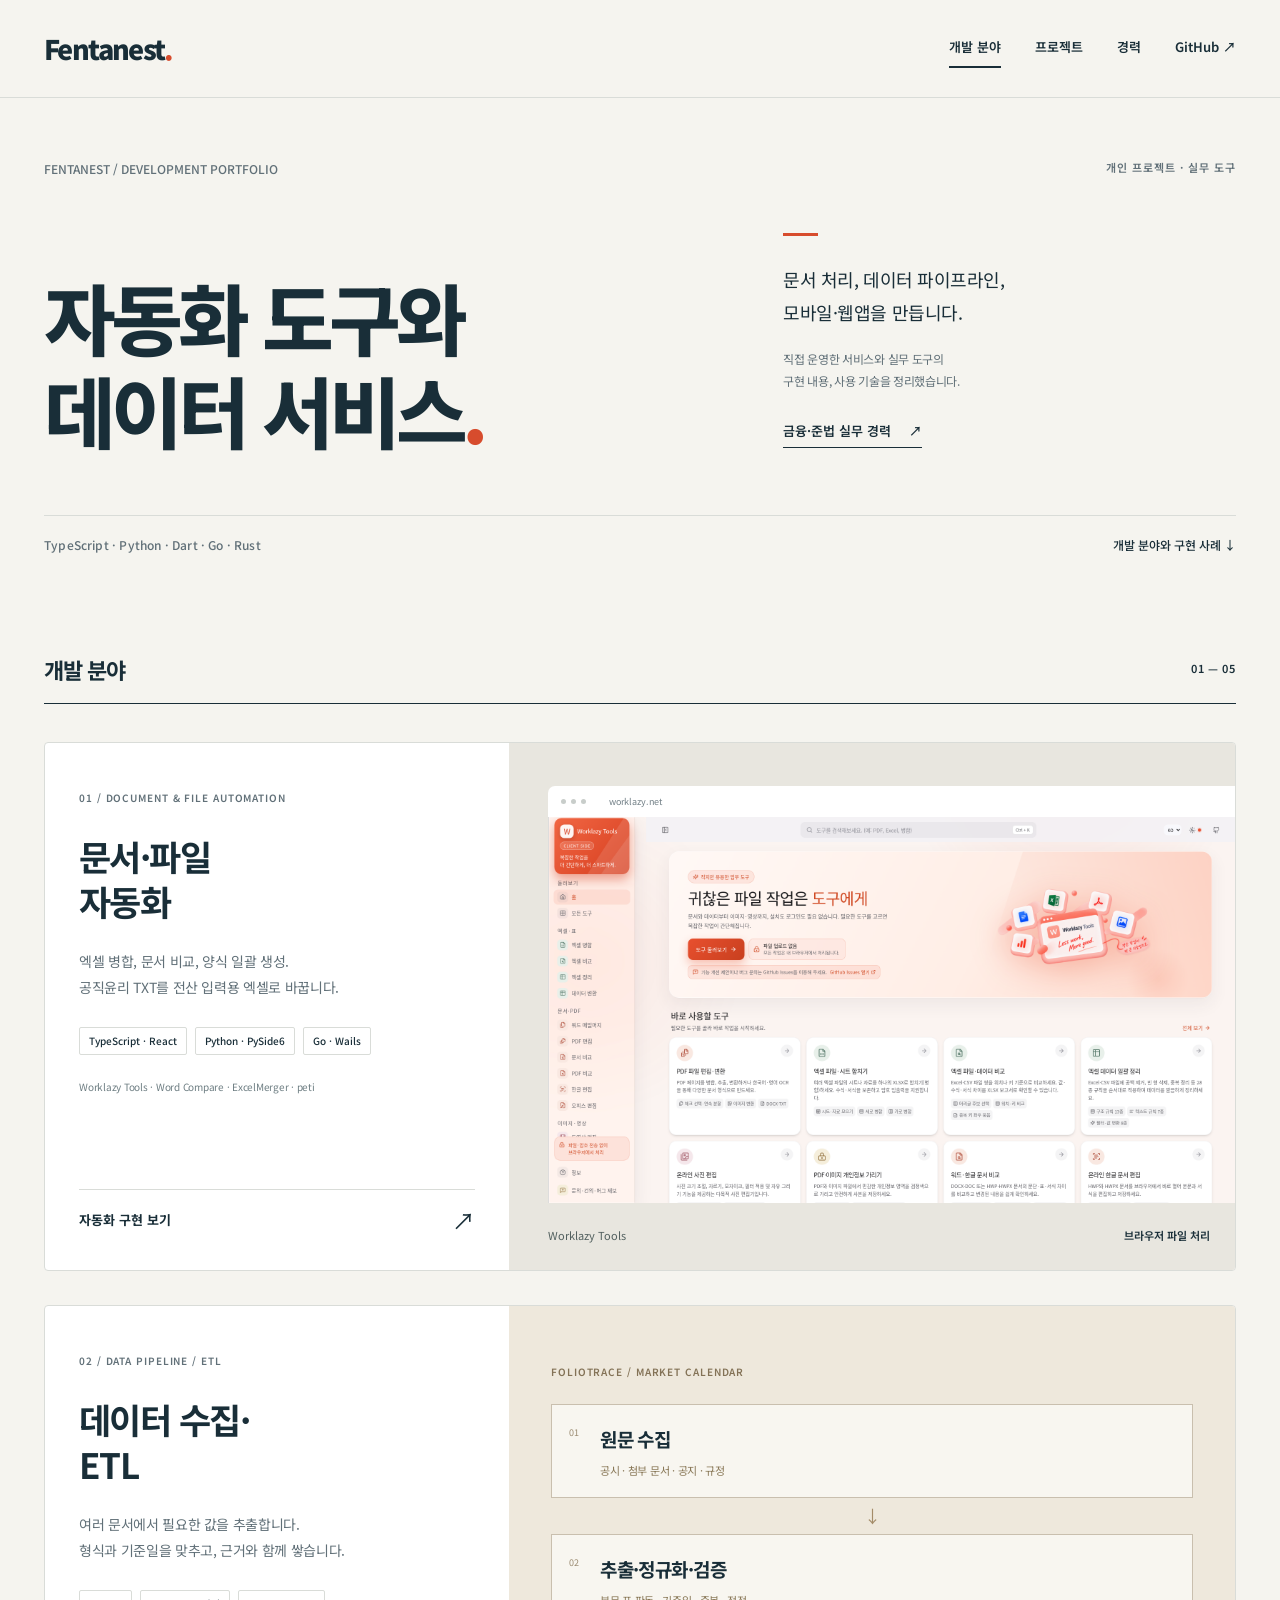
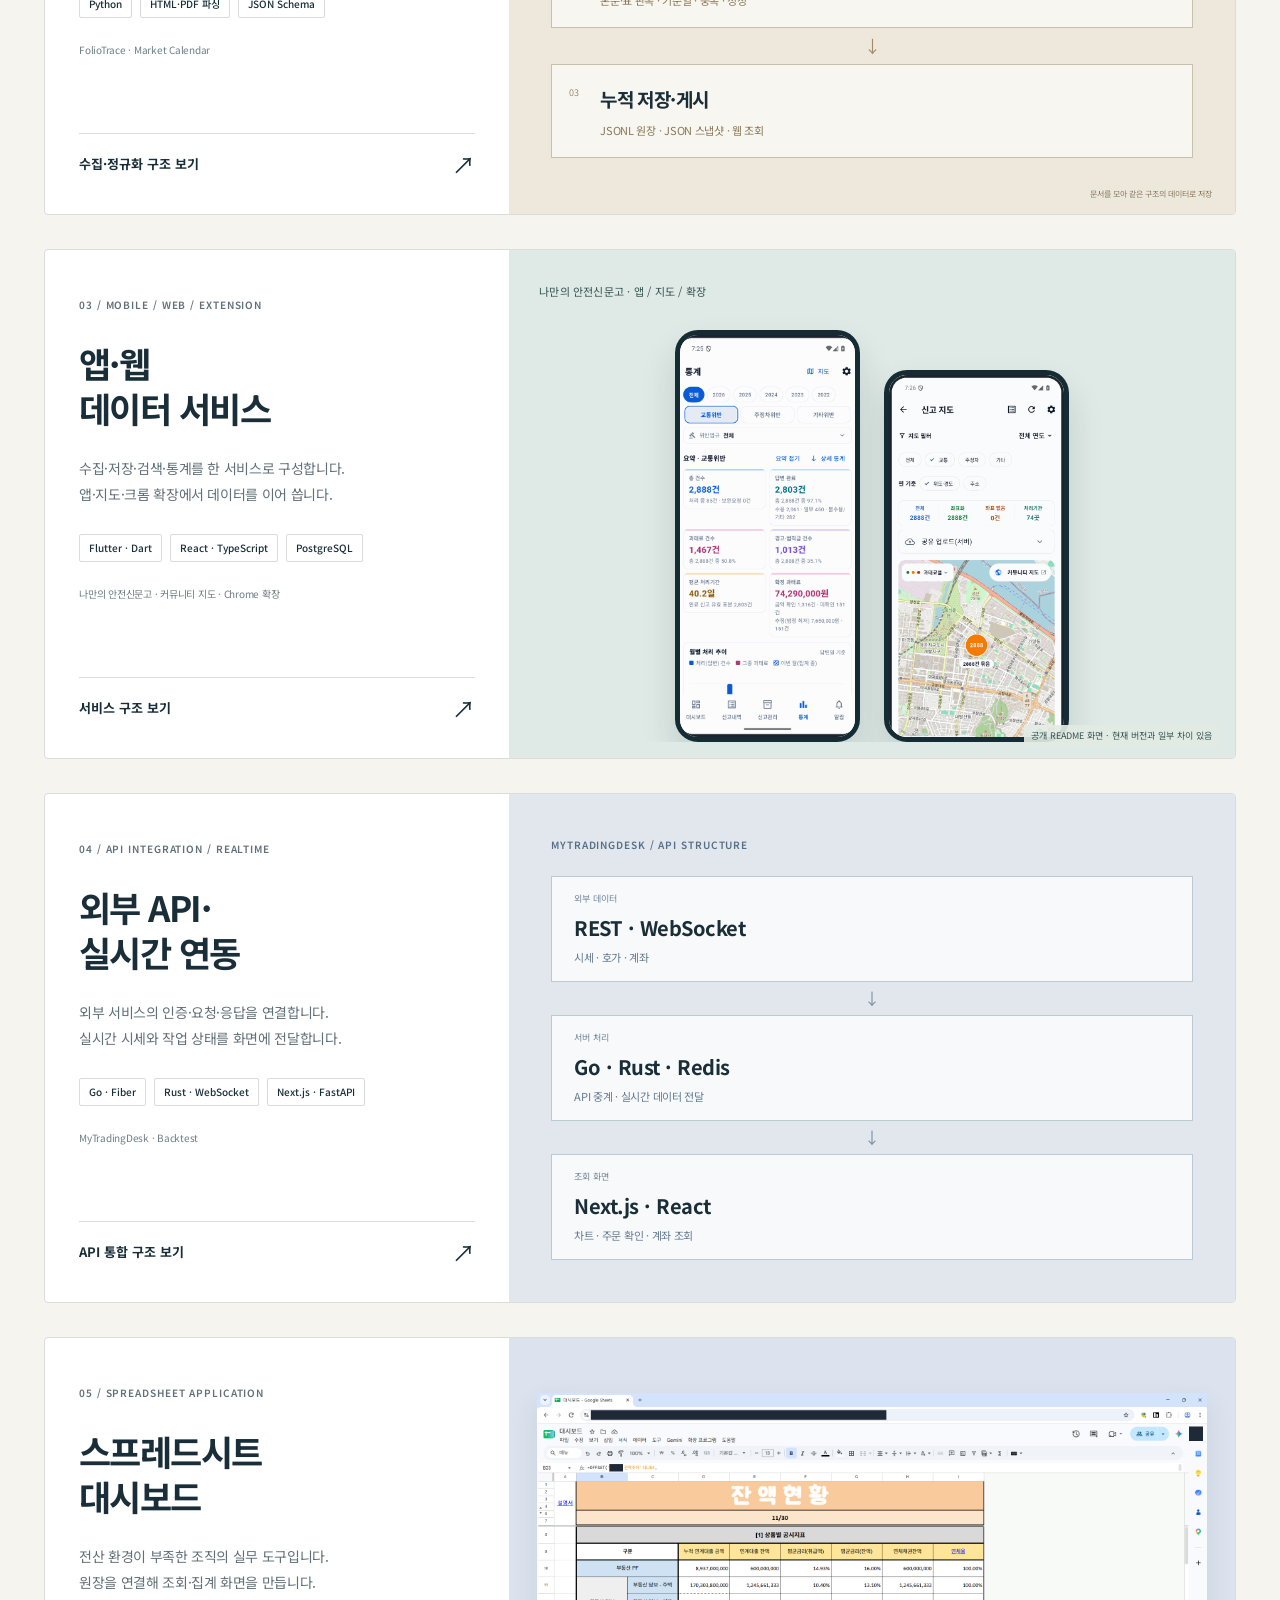
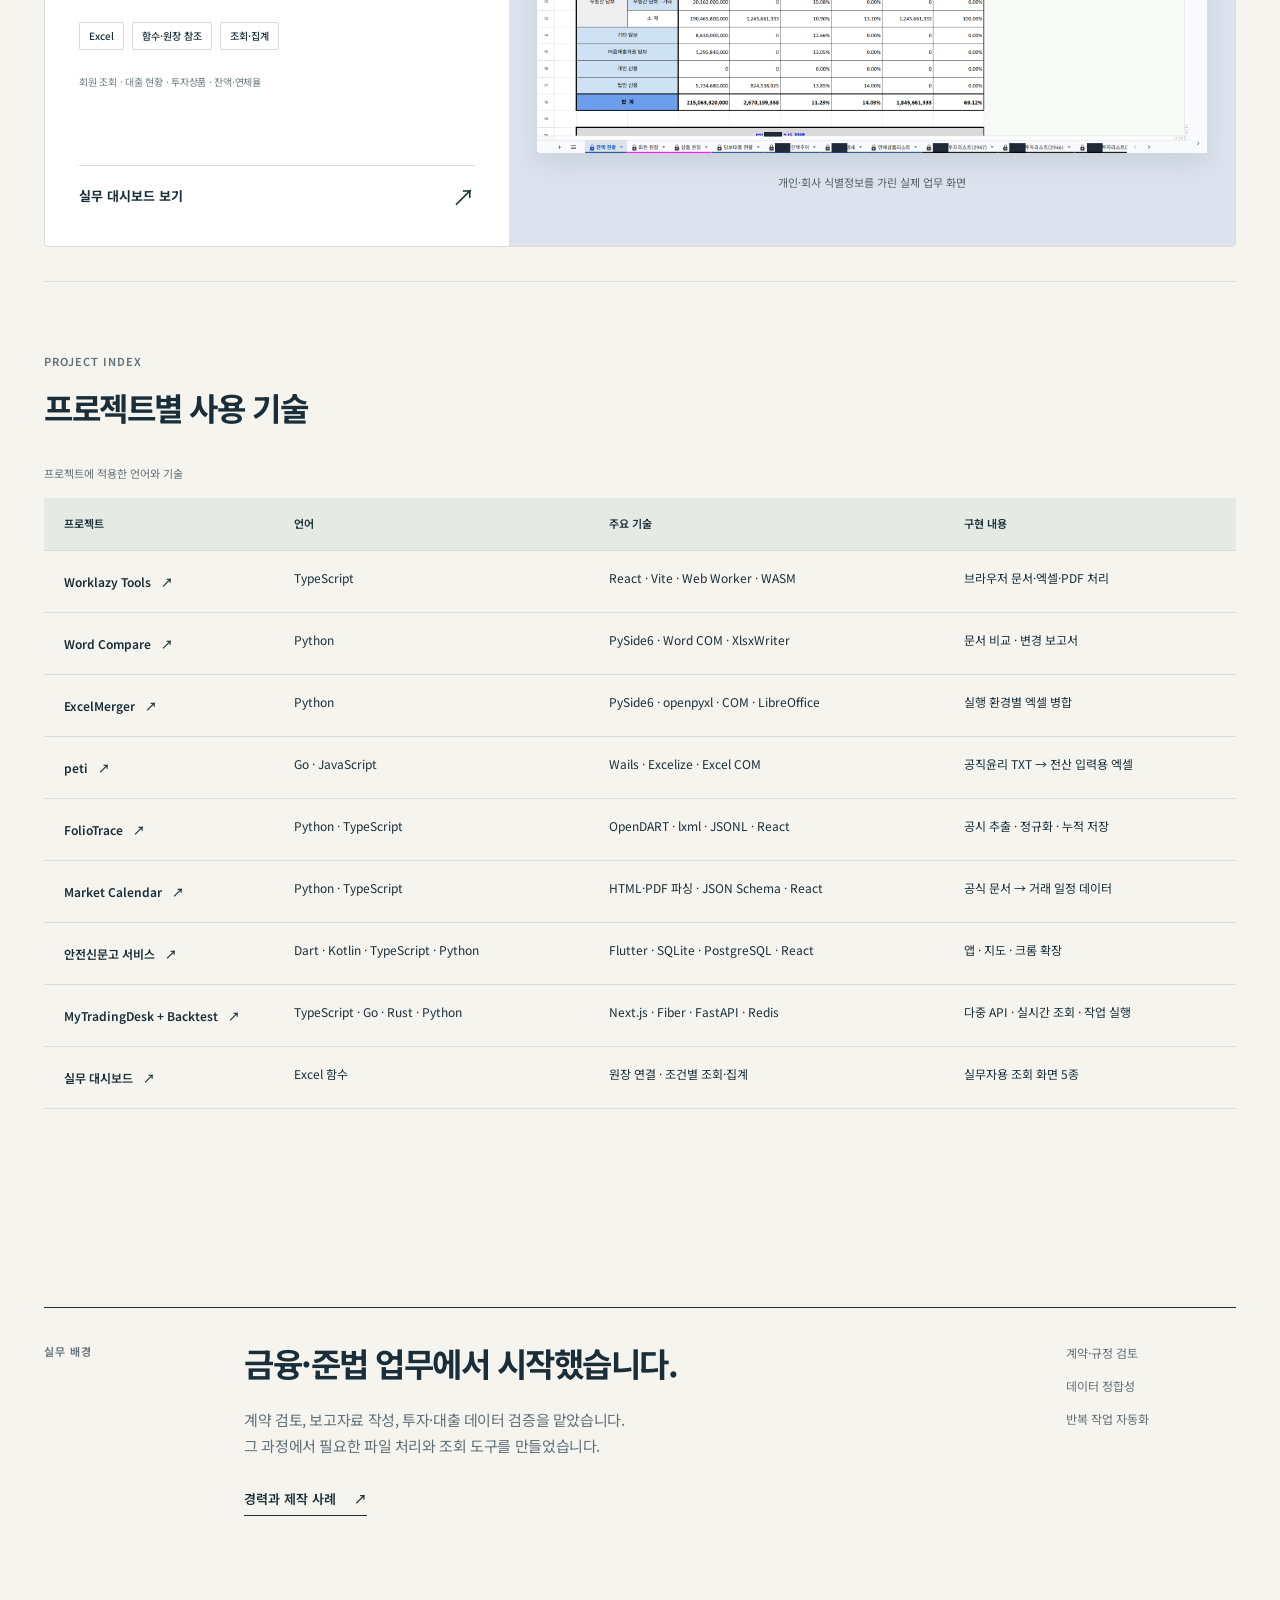
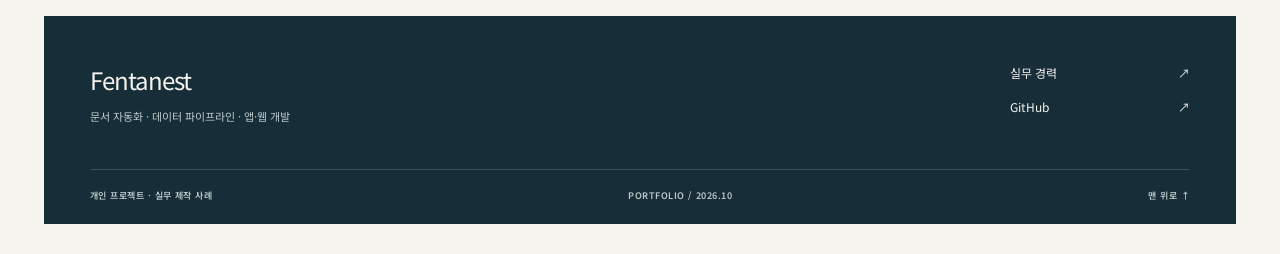
==== commit 3b865c19: "Reframe portfolio by technical capabilities and anonymize identity and companies" ====
--- a/index.html
+++ b/index.html
@@ -1,31 +1,19 @@
 <!doctype html>
-<html lang="ko"><head><meta charset="utf-8"><meta name="viewport" content="width=device-width, initial-scale=1"><meta name="color-scheme" content="light"><meta name="theme-color" content="#f5f4ef"><title>문서·데이터 업무 자동화 · 최큰솔</title><meta name="description" content="최큰솔의 업무 자동화 포트폴리오. 문서·엑셀 자동화, 데이터 수집·시각화, 문서 판독·데이터 정리, 업무 시스템 연동."><meta property="og:type" content="website"><meta property="og:locale" content="ko_KR"><meta property="og:title" content="문서·데이터 업무 자동화 · 최큰솔"><meta property="og:description" content="최큰솔의 업무 자동화 포트폴리오. 문서·엑셀 자동화, 데이터 수집·시각화, 문서 판독·데이터 정리, 업무 시스템 연동."><link rel="icon" href="assets/favicon.svg" type="image/svg+xml"><link rel="stylesheet" href="assets/site.css"><link rel="stylesheet" href="assets/services.css"><script src="assets/site.js" defer></script></head><body id="top" class=""><a class="skip-link" href="#main">본문으로 이동</a>
-<header class="site-header"><div class="header-inner">
-<a class="wordmark" href="index.html" aria-label="최큰솔 포트폴리오 홈">최큰솔<span>.</span></a>
-<nav aria-label="주 메뉴"><a href="index.html#services">서비스</a><a href="index.html#projects" aria-current="page">프로젝트</a><a href="career.html" >경력</a><a href="https://github.com/Fentanest" target="_blank" rel="noopener noreferrer">GitHub <span aria-hidden="true">↗</span></a></nav>
-</div></header><main id="main">
-<section class="hero wrap"><div class="hero-kicker"><span>최큰솔 · 업무 자동화 포트폴리오</span><span class="mono">CHOI KEUNSOL / FENTANEST</span></div><div class="hero-grid"><h1>문서·데이터<br>
-업무 자동화<span>.</span></h1><div class="hero-intro"><span class="small-rule"></span><p>파일 작업을 줄이고,<br>
-흩어진 자료를 모아 보고,<br>
-기존 시스템을 연결합니다.</p><p class="hero-background">금융·준법 실무에서 필요한 도구를 만들었습니다.</p><a class="text-link" href="career.html">경력 보기 <span aria-hidden="true">↗</span></a></div></div><div class="hero-bottom"><span>기획 · 구현 · 검수 · 배포 · 운영</span><a href="#services">제공할 수 있는 작업 ↓</a></div></section>
-<section class="project-index wrap" id="services" aria-labelledby="services-title"><div class="index-heading"><h2 id="services-title">제공할 수 있는 작업</h2><span class="mono">01 — 04</span></div>
-<article class="featured featured-work"><div class="featured-copy"><p class="eyebrow">01 / 문서 · 엑셀 · PDF</p><h3><a href="projects/worklazy.html">문서·엑셀<br>
-자동화</a></h3><p>파일을 합치고, 변경 내용을 비교하고,<br>
-양식 문서를 한 번에 만듭니다.</p><div class="tags"><span>병합·비교</span><span>일괄 생성</span><span>파일 변환</span></div><p class="case-evidence">작업 사례 · Worklazy Tools, Word Compare, ExcelMerger</p><a class="case-link" href="projects/worklazy.html">자동화 사례 보기 <span aria-hidden="true">↗</span></a></div><a class="feature-art work-art" href="projects/worklazy.html" aria-label="문서·엑셀 자동화 사례"><div class="browser-chrome"><i></i><i></i><i></i><span>worklazy.net</span></div><img src="assets/worklazy-home.png" alt="Worklazy Tools 업무 도구 목록" loading="eager" width="1920" height="1080"><div class="art-note"><span>Worklazy Tools</span><strong>브라우저에서 쓰는 업무 도구</strong></div></a></article>
-<article class="featured featured-sheet"><div class="featured-copy"><p class="eyebrow">02 / 수집 · 검색 · 대시보드</p><h3><a href="projects/spreadsheets.html">데이터 수집·<br>
-시각화</a></h3><p>자료를 모아 검색·통계·지도로 만듭니다.<br>
-실무에 맞는 조회 화면을 구성합니다.</p><div class="tags"><span>자료 수집</span><span>통계·지도</span><span>엑셀 대시보드</span></div><p class="case-evidence">작업 사례 · 안전신문고, 커뮤니티 지도, 실무 대시보드</p><a class="case-link" href="projects/spreadsheets.html">대시보드 사례 보기 <span aria-hidden="true">↗</span></a></div><a class="feature-art sheet-art" href="projects/spreadsheets.html" aria-label="실무 대시보드 화면 5장 보기"><img src="assets/dashboard-02.png" alt="상품별 잔액·연체율 집계 대시보드" loading="lazy" decoding="async"><span class="art-note">개인정보를 가린 실제 업무 화면</span></a></article>
-<article class="featured featured-document"><div class="featured-copy"><p class="eyebrow">03 / 문서 판독 · 데이터 검증</p><h3><a href="projects/data-tools.html#foliotrace">문서 판독·<br>
-데이터 정리</a></h3><p>공시·문서에서 필요한 값을 뽑습니다.<br>
-기준일과 원문 근거를 함께 남깁니다.</p><div class="tags"><span>AI 판독</span><span>항목 추출</span><span>원문 대조</span></div><p class="case-evidence">작업 사례 · FolioTrace, Market Calendar</p><a class="case-link" href="projects/data-tools.html#foliotrace">문서 처리 사례 보기 <span aria-hidden="true">↗</span></a></div><div class="feature-art document-art"><span class="eyebrow">FOLIOTRACE / 처리 구조</span><div class="document-flow"><div><span>01</span><strong>공시 원문</strong><p>본문 · 첨부자료 · 정정 공시</p></div><b aria-hidden="true">↓</b><div><span>02</span><strong>필요 항목 추출</strong><p>주식수 · 지분율 · 기준일</p></div><b aria-hidden="true">↓</b><div><span>03</span><strong>확인 후 조회</strong><p>원문 근거 · 미확인 항목 구분</p></div></div><span class="art-footnote">공시 수집부터 웹 조회까지</span></div></article>
-<article class="featured featured-safety"><div class="featured-copy"><p class="eyebrow">04 / 앱 · 웹 · 외부 API</p><h3><a href="projects/safetyreport.html">업무 시스템<br>
-연동</a></h3><p>앱·웹·크롬 확장을 연결합니다.<br>
-외부 API를 작업 화면에 붙입니다.</p><div class="tags"><span>API 연결</span><span>앱·웹 연동</span><span>크롬 확장</span></div><p class="case-evidence">작업 사례 · 안전신문고 연동 서비스, MyTradingDesk</p><a class="case-link" href="projects/safetyreport.html">연동 사례 보기 <span aria-hidden="true">↗</span></a></div><a class="feature-art safety-art" href="projects/safetyreport.html" aria-label="안전신문고 연동 서비스 상세"><span class="art-label">나만의 안전신문고 · 앱 / 지도 / 확장</span><div class="phone-pair"><div class="phone-frame"><img src="assets/safety-stats.png" alt="나만의 안전신문고 앱 통계 화면" width="370" height="800" loading="lazy"></div><div class="phone-frame phone-offset"><img src="assets/safety-map.png" alt="나만의 안전신문고 앱 지도 화면" width="370" height="800" loading="lazy"></div></div><span class="art-footnote">공개 README 화면 · 현재 버전과 일부 차이 있음</span></a></article>
-</section>
-<section class="wrap project-directory" id="projects"><div class="index-heading"><h2>프로젝트 목록</h2><span class="mono">WORK INDEX</span></div><a href="projects/worklazy.html"><span>01</span><strong>Worklazy Tools</strong><p>문서·엑셀 자동화 / 설치형 도구의 웹 전환</p><b aria-hidden="true">↗</b></a><a href="projects/safetyreport.html"><span>02</span><strong>안전신문고 연동 서비스</strong><p>데이터 수집·시각화 / 앱·지도·크롬 확장</p><b aria-hidden="true">↗</b></a><a href="projects/spreadsheets.html"><span>03</span><strong>실무 대시보드</strong><p>엑셀·스프레드시트 / 조회·집계·검증</p><b aria-hidden="true">↗</b></a><a href="projects/data-tools.html#foliotrace"><span>04</span><strong>FolioTrace · Market Calendar</strong><p>문서 판독 / 데이터 정리·검증</p><b aria-hidden="true">↗</b></a><a href="projects/data-tools.html#mytradingdesk"><span>05</span><strong>MyTradingDesk · peti</strong><p>외부 API 연동 / 파일 변환</p><b aria-hidden="true">↗</b></a></section>
-<section class="career-teaser wrap"><p class="eyebrow">경력</p><div><h2>실무에서 출발했습니다.</h2><p>준법감시, 계약 검토, 보고자료 검증을 맡아 왔습니다.<br>
-업무를 하며 필요했던 도구를 직접 만들었습니다.</p><a class="text-link" href="career.html">경력과 작업 방식 <span aria-hidden="true">↗</span></a></div><div class="career-teaser-meta"><span>금융·준법</span><span>품질관리</span><span>문서·데이터 검증</span></div></section>
-</main><footer class="site-footer"><div class="footer-top"><p>직접 쓰고, 고치고,<br>
-계속 만드는 도구입니다.</p><div><a href="career.html">경력 보기 <span aria-hidden="true">↗</span></a><a href="https://github.com/Fentanest" target="_blank" rel="noopener noreferrer">GitHub <span aria-hidden="true">↗</span></a></div></div><div class="footer-bottom"><span>최큰솔 · Fentanest</span><span>PORTFOLIO / 2026.10</span><a href="#top">맨 위로 ↑</a></div></footer>
-<dialog class="image-dialog" id="image-dialog" aria-label="이미지 크게 보기"><div class="dialog-toolbar"><p id="dialog-caption"></p><button type="button" class="dialog-close" aria-label="이미지 닫기">닫기 <span aria-hidden="true">×</span></button></div><div class="dialog-image-wrap"><img id="dialog-image" alt=""></div></dialog>
-</body></html>+<html lang="ko"><head><meta charset="utf-8"><meta name="viewport" content="width=device-width, initial-scale=1"><meta name="color-scheme" content="light"><meta name="theme-color" content="#f5f4ef"><title>자동화·데이터 개발 · Fentanest</title><meta name="description" content="문서·파일 자동화, 데이터 수집·ETL, 앱·웹 데이터 서비스, 외부 API·실시간 연동, 스프레드시트 대시보드 구현 사례."><meta property="og:type" content="website"><meta property="og:locale" content="ko_KR"><meta property="og:title" content="자동화·데이터 개발 · Fentanest"><meta property="og:description" content="문서·파일 자동화, 데이터 수집·ETL, 앱·웹 데이터 서비스, 외부 API·실시간 연동, 스프레드시트 대시보드 구현 사례."><link rel="icon" href="assets/favicon.svg" type="image/svg+xml"><link rel="stylesheet" href="assets/site.css"><link rel="stylesheet" href="assets/services.css"><link rel="stylesheet" href="assets/technical.css"><script src="assets/site.js" defer></script></head>
+<body id="top"><a class="skip-link" href="#main">본문으로 이동</a><header class="site-header"><div class="header-inner"><a class="wordmark" href="index.html" aria-label="Fentanest 포트폴리오 홈">Fentanest<span>.</span></a><nav aria-label="주 메뉴"><a href="index.html#services" aria-current="page">개발 분야</a><a href="index.html#projects">프로젝트</a><a href="career.html">경력</a><a href="https://github.com/Fentanest" target="_blank" rel="noopener noreferrer">GitHub <span aria-hidden="true">↗</span></a></nav></div></header>
+<main id="main"><section class="hero wrap"><div class="hero-kicker"><span>FENTANEST / DEVELOPMENT PORTFOLIO</span><span class="mono">개인 프로젝트 · 실무 도구</span></div><div class="hero-grid"><h1>자동화 도구와<br>
+데이터 서비스<span>.</span></h1><div class="hero-intro"><span class="small-rule"></span><p>문서 처리, 데이터 파이프라인,<br>
+모바일·웹앱을 만듭니다.</p><p class="hero-background">직접 운영한 서비스와 실무 도구의<br>
+구현 내용, 사용 기술을 정리했습니다.</p><a class="text-link" href="career.html">금융·준법 실무 경력<span aria-hidden="true">↗</span></a></div></div><div class="hero-bottom"><span>TypeScript · Python · Dart · Go · Rust</span><a href="#services">개발 분야와 구현 사례 ↓</a></div></section><section class="project-index wrap" id="services" aria-labelledby="services-title"><div class="index-heading"><h2 id="services-title">개발 분야</h2><span class="mono">01 — 05</span></div><article class="featured featured-work"><div class="featured-copy"><p class="eyebrow">01 / DOCUMENT & FILE AUTOMATION</p><h3><a href="projects/worklazy.html">문서·파일<br>
+자동화</a></h3><p>엑셀 병합, 문서 비교, 양식 일괄 생성.<br>
+공직윤리 TXT를 전산 입력용 엑셀로 바꿉니다.</p><div class="tags"><span>TypeScript · React</span><span>Python · PySide6</span><span>Go · Wails</span></div><p class="case-evidence">Worklazy Tools · Word Compare · ExcelMerger · peti</p><a class="case-link" href="projects/worklazy.html">자동화 구현 보기<span aria-hidden="true">↗</span></a></div><a class="feature-art work-art" href="projects/worklazy.html" aria-label="문서·파일 자동화 사례"><div class="browser-chrome"><i></i><i></i><i></i><span>worklazy.net</span></div><img src="assets/worklazy-home.png" alt="Worklazy Tools 도구 목록" width="1920" height="1080" loading="eager"><div class="art-note"><span>Worklazy Tools</span><strong>브라우저 파일 처리</strong></div></a></article><article class="featured featured-document"><div class="featured-copy"><p class="eyebrow">02 / DATA PIPELINE / ETL</p><h3><a href="projects/data-tools.html">데이터 수집·<br>
+ETL</a></h3><p>여러 문서에서 필요한 값을 추출합니다.<br>
+형식과 기준일을 맞추고, 근거와 함께 쌓습니다.</p><div class="tags"><span>Python</span><span>HTML·PDF 파싱</span><span>JSON Schema</span></div><p class="case-evidence">FolioTrace · Market Calendar</p><a class="case-link" href="projects/data-tools.html">수집·정규화 구조 보기<span aria-hidden="true">↗</span></a></div><a class="feature-art document-art" href="projects/data-tools.html" aria-label="데이터 수집·ETL 사례"><span class="eyebrow">FOLIOTRACE / MARKET CALENDAR</span><div class="document-flow"><div><span>01</span><strong>원문 수집</strong><p>공시 · 첨부 문서 · 공지 · 규정</p></div><b aria-hidden="true">↓</b><div><span>02</span><strong>추출·정규화·검증</strong><p>본문·표 판독 · 기준일 · 중복 · 정정</p></div><b aria-hidden="true">↓</b><div><span>03</span><strong>누적 저장·게시</strong><p>JSONL 원장 · JSON 스냅샷 · 웹 조회</p></div></div><span class="art-footnote">문서를 모아 같은 구조의 데이터로 저장</span></a></article><article class="featured featured-safety"><div class="featured-copy"><p class="eyebrow">03 / MOBILE / WEB / EXTENSION</p><h3><a href="projects/safetyreport.html">앱·웹<br>
+데이터 서비스</a></h3><p>수집·저장·검색·통계를 한 서비스로 구성합니다.<br>
+앱·지도·크롬 확장에서 데이터를 이어 씁니다.</p><div class="tags"><span>Flutter · Dart</span><span>React · TypeScript</span><span>PostgreSQL</span></div><p class="case-evidence">나만의 안전신문고 · 커뮤니티 지도 · Chrome 확장</p><a class="case-link" href="projects/safetyreport.html">서비스 구조 보기<span aria-hidden="true">↗</span></a></div><a class="feature-art safety-art" href="projects/safetyreport.html" aria-label="안전신문고 앱·웹 데이터 서비스"><span class="art-label">나만의 안전신문고 · 앱 / 지도 / 확장</span><div class="phone-pair"><div class="phone-frame"><img src="assets/safety-stats.png" alt="안전신문고 앱 통계 화면" loading="lazy"></div><div class="phone-frame phone-offset"><img src="assets/safety-map.png" alt="안전신문고 앱 지도 화면" loading="lazy"></div></div><span class="art-footnote">공개 README 화면 · 현재 버전과 일부 차이 있음</span></a></article><article class="featured featured-api"><div class="featured-copy"><p class="eyebrow">04 / API INTEGRATION / REALTIME</p><h3><a href="projects/api-integration.html">외부 API·<br>
+실시간 연동</a></h3><p>외부 서비스의 인증·요청·응답을 연결합니다.<br>
+실시간 시세와 작업 상태를 화면에 전달합니다.</p><div class="tags"><span>Go · Fiber</span><span>Rust · WebSocket</span><span>Next.js · FastAPI</span></div><p class="case-evidence">MyTradingDesk · Backtest</p><a class="case-link" href="projects/api-integration.html">API 통합 구조 보기<span aria-hidden="true">↗</span></a></div><a class="feature-art api-art" href="projects/api-integration.html" aria-label="외부 API·실시간 연동 사례"><span class="eyebrow">MYTRADINGDESK / API STRUCTURE</span><div class="api-flow"><div><span>외부 데이터</span><strong>REST · WebSocket</strong><p>시세 · 호가 · 계좌</p></div><b aria-hidden="true">↓</b><div><span>서버 처리</span><strong>Go · Rust · Redis</strong><p>API 중계 · 실시간 데이터 전달</p></div><b aria-hidden="true">↓</b><div><span>조회 화면</span><strong>Next.js · React</strong><p>차트 · 주문 확인 · 계좌 조회</p></div></div></a></article><article class="featured featured-sheet"><div class="featured-copy"><p class="eyebrow">05 / SPREADSHEET APPLICATION</p><h3><a href="projects/spreadsheets.html">스프레드시트<br>
+대시보드</a></h3><p>전산 환경이 부족한 조직의 실무 도구입니다.<br>
+원장을 연결해 조회·집계 화면을 만듭니다.</p><div class="tags"><span>Excel</span><span>함수·원장 참조</span><span>조회·집계</span></div><p class="case-evidence">회원 조회 · 대출 현황 · 투자상품 · 잔액·연체율</p><a class="case-link" href="projects/spreadsheets.html">실무 대시보드 보기<span aria-hidden="true">↗</span></a></div><a class="feature-art sheet-art" href="projects/spreadsheets.html" aria-label="실무 대시보드 5장 보기"><img src="assets/dashboard-02.png?v=20261026-2" alt="상품별 잔액·연체율 집계 대시보드" loading="lazy"><span class="art-note">개인·회사 식별정보를 가린 실제 업무 화면</span></a></article></section><section class="case-section wrap " id="projects"><div class="section-heading"><span class="eyebrow">PROJECT INDEX</span><h2>프로젝트별 사용 기술</h2></div><div class="table-scroll project-stack-table"><table><caption>프로젝트에 적용한 언어와 기술</caption><thead><tr><th scope="col">프로젝트</th><th scope="col">언어</th><th scope="col">주요 기술</th><th scope="col">구현 내용</th></tr></thead><tbody><tr><th scope="row"><a class="text-link" href="projects/worklazy.html">Worklazy Tools<span aria-hidden="true">↗</span></a></th><td>TypeScript</td><td>React · Vite · Web Worker · WASM</td><td>브라우저 문서·엑셀·PDF 처리</td></tr><tr><th scope="row"><a class="text-link" href="projects/worklazy.html#desktop">Word Compare<span aria-hidden="true">↗</span></a></th><td>Python</td><td>PySide6 · Word COM · XlsxWriter</td><td>문서 비교 · 변경 보고서</td></tr><tr><th scope="row"><a class="text-link" href="projects/worklazy.html#desktop">ExcelMerger<span aria-hidden="true">↗</span></a></th><td>Python</td><td>PySide6 · openpyxl · COM · LibreOffice</td><td>실행 환경별 엑셀 병합</td></tr><tr><th scope="row"><a class="text-link" href="projects/worklazy.html#peti">peti<span aria-hidden="true">↗</span></a></th><td>Go · JavaScript</td><td>Wails · Excelize · Excel COM</td><td>공직윤리 TXT → 전산 입력용 엑셀</td></tr><tr><th scope="row"><a class="text-link" href="projects/data-tools.html#foliotrace">FolioTrace<span aria-hidden="true">↗</span></a></th><td>Python · TypeScript</td><td>OpenDART · lxml · JSONL · React</td><td>공시 추출 · 정규화 · 누적 저장</td></tr><tr><th scope="row"><a class="text-link" href="projects/data-tools.html#market-calendar">Market Calendar<span aria-hidden="true">↗</span></a></th><td>Python · TypeScript</td><td>HTML·PDF 파싱 · JSON Schema · React</td><td>공식 문서 → 거래 일정 데이터</td></tr><tr><th scope="row"><a class="text-link" href="projects/safetyreport.html">안전신문고 서비스<span aria-hidden="true">↗</span></a></th><td>Dart · Kotlin · TypeScript · Python</td><td>Flutter · SQLite · PostgreSQL · React</td><td>앱 · 지도 · 크롬 확장</td></tr><tr><th scope="row"><a class="text-link" href="projects/api-integration.html">MyTradingDesk + Backtest<span aria-hidden="true">↗</span></a></th><td>TypeScript · Go · Rust · Python</td><td>Next.js · Fiber · FastAPI · Redis</td><td>다중 API · 실시간 조회 · 작업 실행</td></tr><tr><th scope="row"><a class="text-link" href="projects/spreadsheets.html">실무 대시보드<span aria-hidden="true">↗</span></a></th><td>Excel 함수</td><td>원장 연결 · 조건별 조회·집계</td><td>실무자용 조회 화면 5종</td></tr></tbody></table></div></section><section class="career-teaser wrap"><p class="eyebrow">실무 배경</p><div><h2>금융·준법 업무에서 시작했습니다.</h2><p>계약 검토, 보고자료 작성, 투자·대출 데이터 검증을 맡았습니다.<br>
+그 과정에서 필요한 파일 처리와 조회 도구를 만들었습니다.</p><a class="text-link" href="career.html">경력과 제작 사례<span aria-hidden="true">↗</span></a></div><div class="career-teaser-meta"><span>계약·규정 검토</span><span>데이터 정합성</span><span>반복 작업 자동화</span></div></section></main><footer class="site-footer"><div class="footer-top"><p>Fentanest<span class="footer-sub">문서 자동화 · 데이터 파이프라인 · 앱·웹 개발</span></p><div><a href="career.html">실무 경력 <span aria-hidden="true">↗</span></a><a href="https://github.com/Fentanest" target="_blank" rel="noopener noreferrer">GitHub <span aria-hidden="true">↗</span></a></div></div><div class="footer-bottom"><span>개인 프로젝트 · 실무 제작 사례</span><span>PORTFOLIO / 2026.10</span><a href="#top">맨 위로 ↑</a></div></footer>
+<dialog class="image-dialog" id="image-dialog" aria-label="이미지 크게 보기"><div class="dialog-toolbar"><p id="dialog-caption"></p><button type="button" class="dialog-close" aria-label="이미지 닫기">닫기 <span aria-hidden="true">×</span></button></div><div class="dialog-image-wrap"><img id="dialog-image" alt=""></div></dialog></body></html>
--- a/assets/technical.css
+++ b/assets/technical.css
@@ -0,0 +1,42 @@
+.wordmark{font-size:27px;letter-spacing:-.06em}
+.hero h1{font-size:clamp(54px,6.1vw,81px)}
+.hero-bottom>span{letter-spacing:.015em}
+.footer-sub{display:block;margin-top:10px;font-size:11px;color:#bac9ca;letter-spacing:0}
+.tech-spec{margin:25px 0 30px;padding:0;border-top:1px solid var(--line);font-size:12px;line-height:1.8}
+.tech-spec>div{display:grid;grid-template-columns:140px 1fr;gap:25px;padding:13px 0;border-bottom:1px solid var(--line)}
+.tech-spec dt{font-weight:700;color:var(--ink)}
+.tech-spec dd{margin:0;color:var(--muted);overflow-wrap:anywhere}
+.tech-spec+figure{margin-top:40px}
+.prose .tech-spec{font-size:12px}
+.prose .tech-spec>div,.origin-grid .tech-spec>div{grid-template-columns:105px 1fr;gap:15px}
+.origin-grid .tech-spec{font-size:11px;margin-top:25px}
+.origin-grid .small{margin-top:15px}
+.origin-grid+figure{margin-top:35px}
+.gallery-gap{margin-top:40px}
+.api-art{background:#e1e7ed;padding:35px 42px;display:flex;flex-direction:column;justify-content:center}
+.api-art>.eyebrow{font-size:10px;color:#556f87;margin-bottom:22px}
+.api-flow{display:flex;flex-direction:column;align-items:center;gap:7px}
+.api-flow>div{width:100%;background:#f7f9fa;border:1px solid #b9c9d6;padding:14px 22px}
+.api-flow>div>span{display:block;font-size:9px;color:#72859b;margin-bottom:3px}
+.api-flow strong{font-size:20px;letter-spacing:-.025em}
+.api-flow p{font-size:11px;color:#657c92;margin-top:3px}
+.api-flow>b{font-weight:400;color:#7991a6;line-height:1.2}
+.pipeline-steps{display:grid;grid-template-columns:repeat(3,1fr);gap:25px}
+.pipeline-steps>div{padding:25px;border-top:3px solid #345969;background:#eaf0ed}
+.pipeline-steps span{display:block;font-size:10px;color:#688078;margin-bottom:18px}
+.pipeline-steps strong{font-size:21px;letter-spacing:-.04em}
+.pipeline-steps p{font-size:13px;color:var(--muted);margin-top:18px;line-height:1.9}
+.related-grid{display:grid;grid-template-columns:1fr 1fr;gap:35px}
+.related-grid article{border-top:1px solid var(--line);padding-top:25px}
+.related-grid h3{font-size:22px;margin-bottom:15px}
+.related-grid p{font-size:13px;color:var(--muted);margin-bottom:22px}
+.project-stack-table table{min-width:820px}
+.project-stack-table th:first-child{width:230px}
+.project-stack-table .text-link{font-size:12px;gap:10px;border-bottom:0;white-space:normal}
+.project-stack-table td{font-size:12px}
+.case-section .table-scroll{margin-block:28px}
+.case-section .table-scroll+ .text-link{margin-top:10px}
+.document-art .art-footnote{max-width:calc(100% - 30px);text-align:right}
+.credentials{grid-template-columns:1fr}
+@media(max-width:1000px){.tech-spec>div{grid-template-columns:120px 1fr;gap:18px}.api-art{padding:30px}.pipeline-steps{gap:18px}.pipeline-steps>div{padding:22px}.pipeline-steps strong{font-size:19px}}
+@media(max-width:700px){.wordmark{font-size:21px}nav{gap:13px;font-size:10px}.hero h1{font-size:clamp(42px,10.5vw,65px);line-height:1.25}.hero-kicker>span:first-child{font-size:9px}.hero-bottom{gap:20px}.hero-bottom>span{max-width:56%;line-height:1.8}.hero-bottom>a{font-size:9px;text-align:right}.footer-top>p{font-size:20px}.footer-sub{font-size:9px;max-width:180px;line-height:1.9}.footer-top>div{min-width:85px}.tech-spec{font-size:11px;margin:22px 0 28px}.tech-spec>div,.prose .tech-spec>div,.origin-grid .tech-spec>div{grid-template-columns:95px 1fr;gap:13px;padding-block:11px}.tech-spec+figure{margin-top:25px}.prose .tech-spec{font-size:11px}.origin-grid .tech-spec{font-size:10px}.api-art{padding:28px 25px;min-height:410px}.api-art>.eyebrow{font-size:9px}.api-flow>div{padding:13px 18px}.api-flow strong{font-size:18px}.api-flow p{font-size:10px}.pipeline-steps{grid-template-columns:1fr;gap:15px}.pipeline-steps>div{padding:20px}.pipeline-steps span{margin-bottom:10px}.pipeline-steps p{font-size:12px;margin-top:10px}.related-grid{grid-template-columns:1fr;gap:30px}.related-grid h3{font-size:21px}.related-grid p{font-size:12px}.gallery-gap{margin-top:25px}.project-stack-table table{min-width:750px}.project-stack-table .text-link{font-size:11px}.project-stack-table td{font-size:11px}.project-stack-table th:first-child{width:190px}}
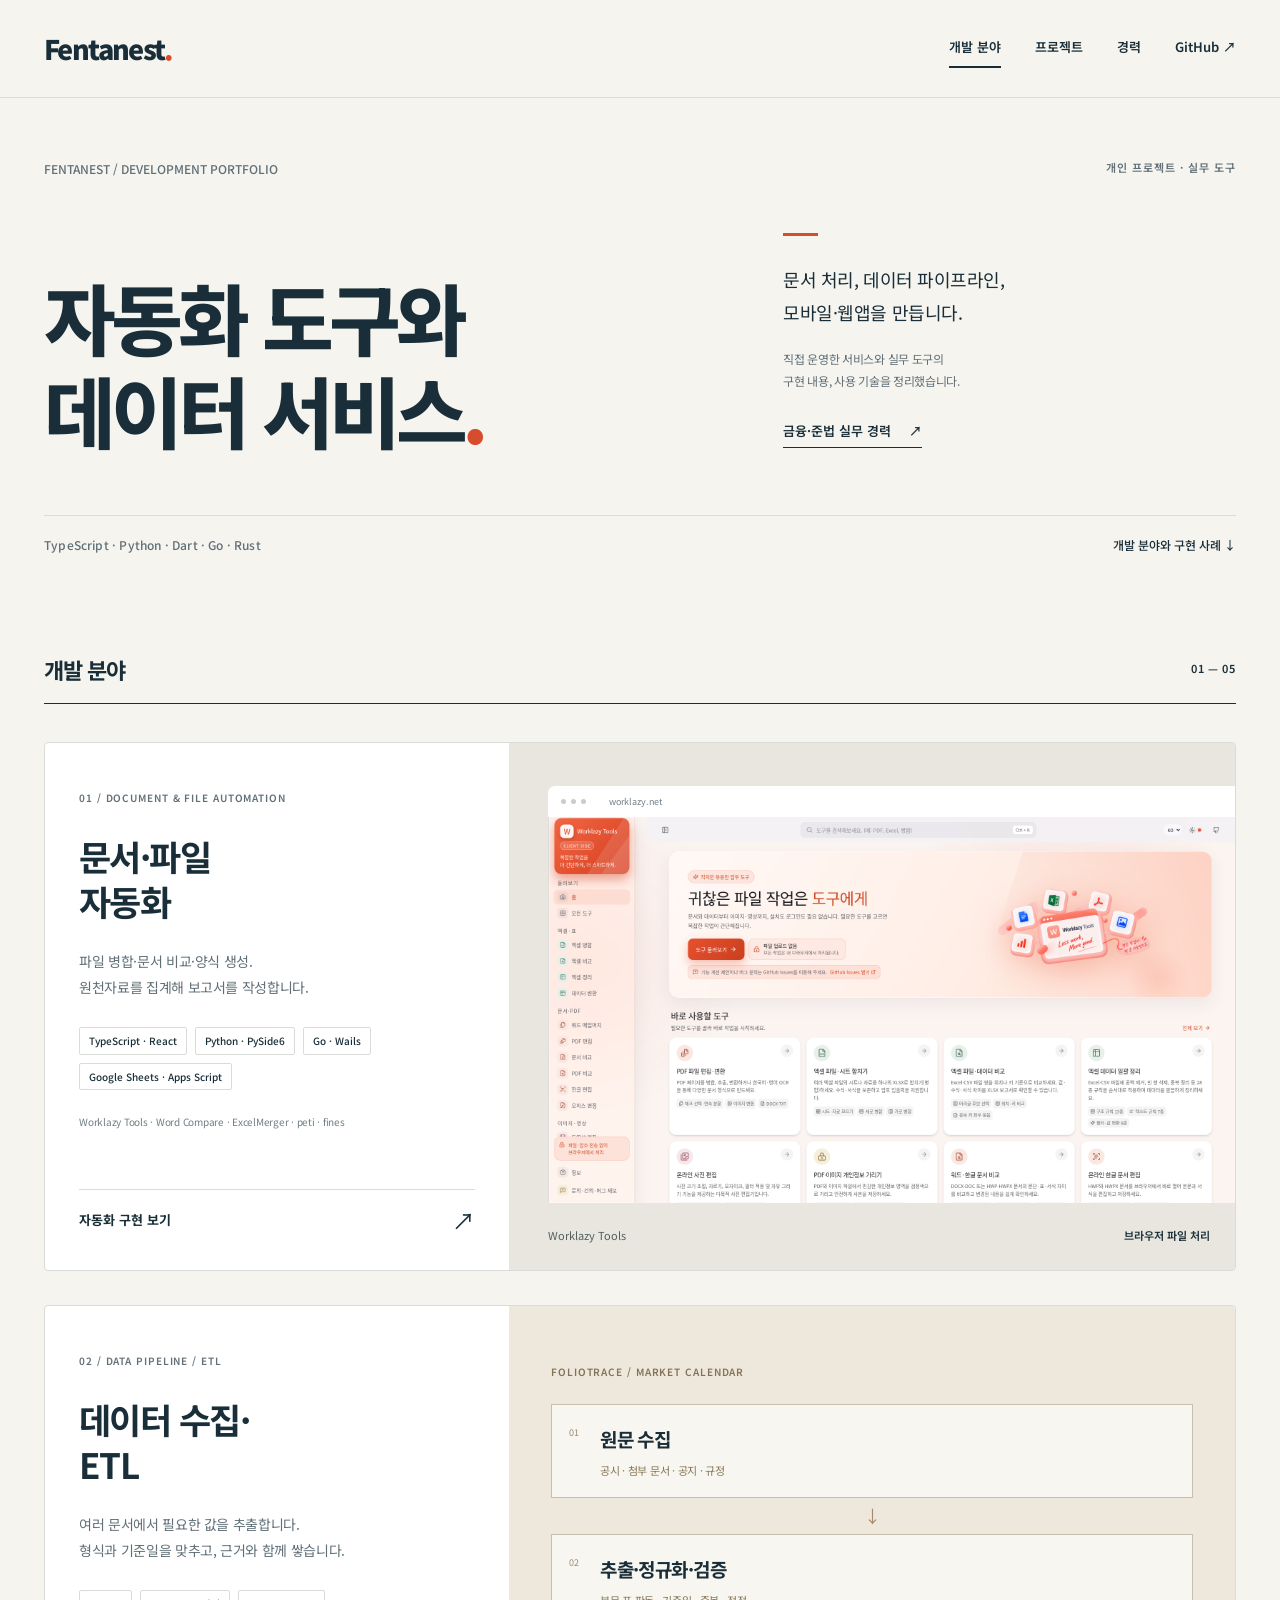
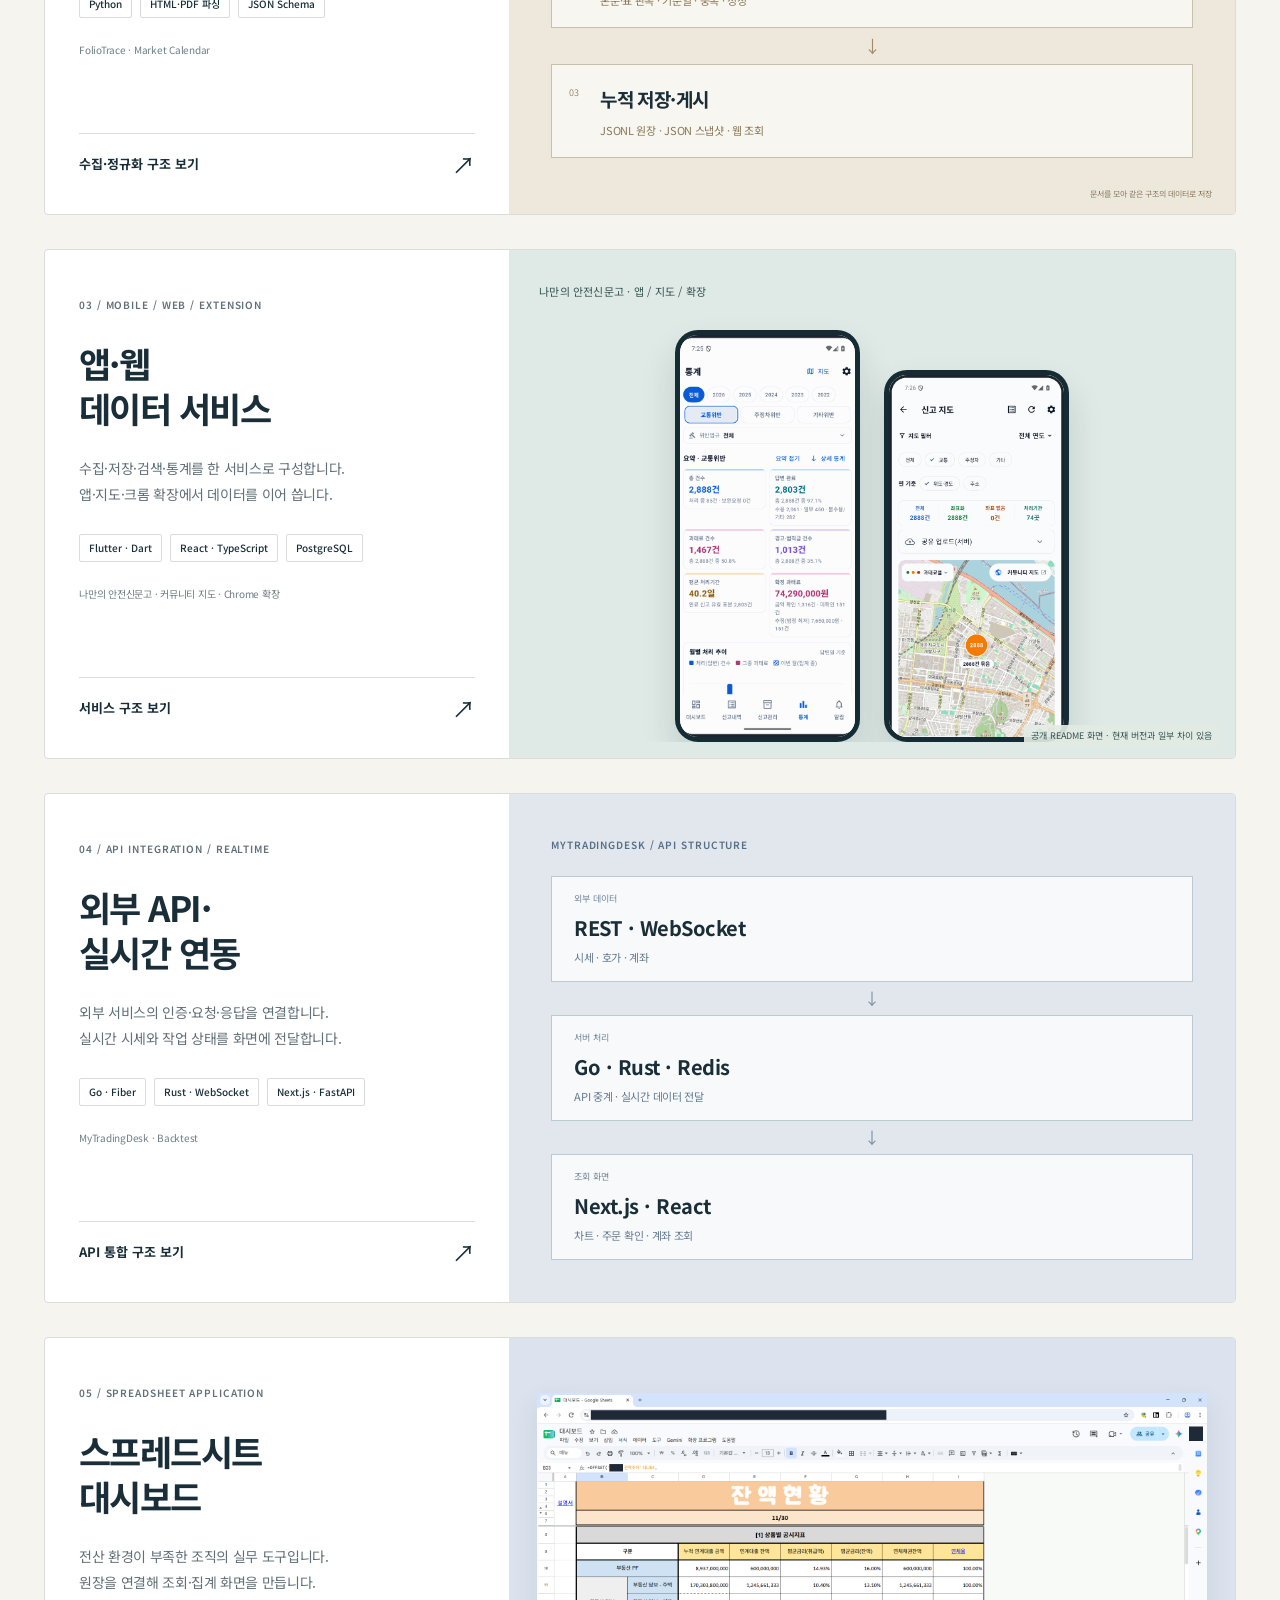
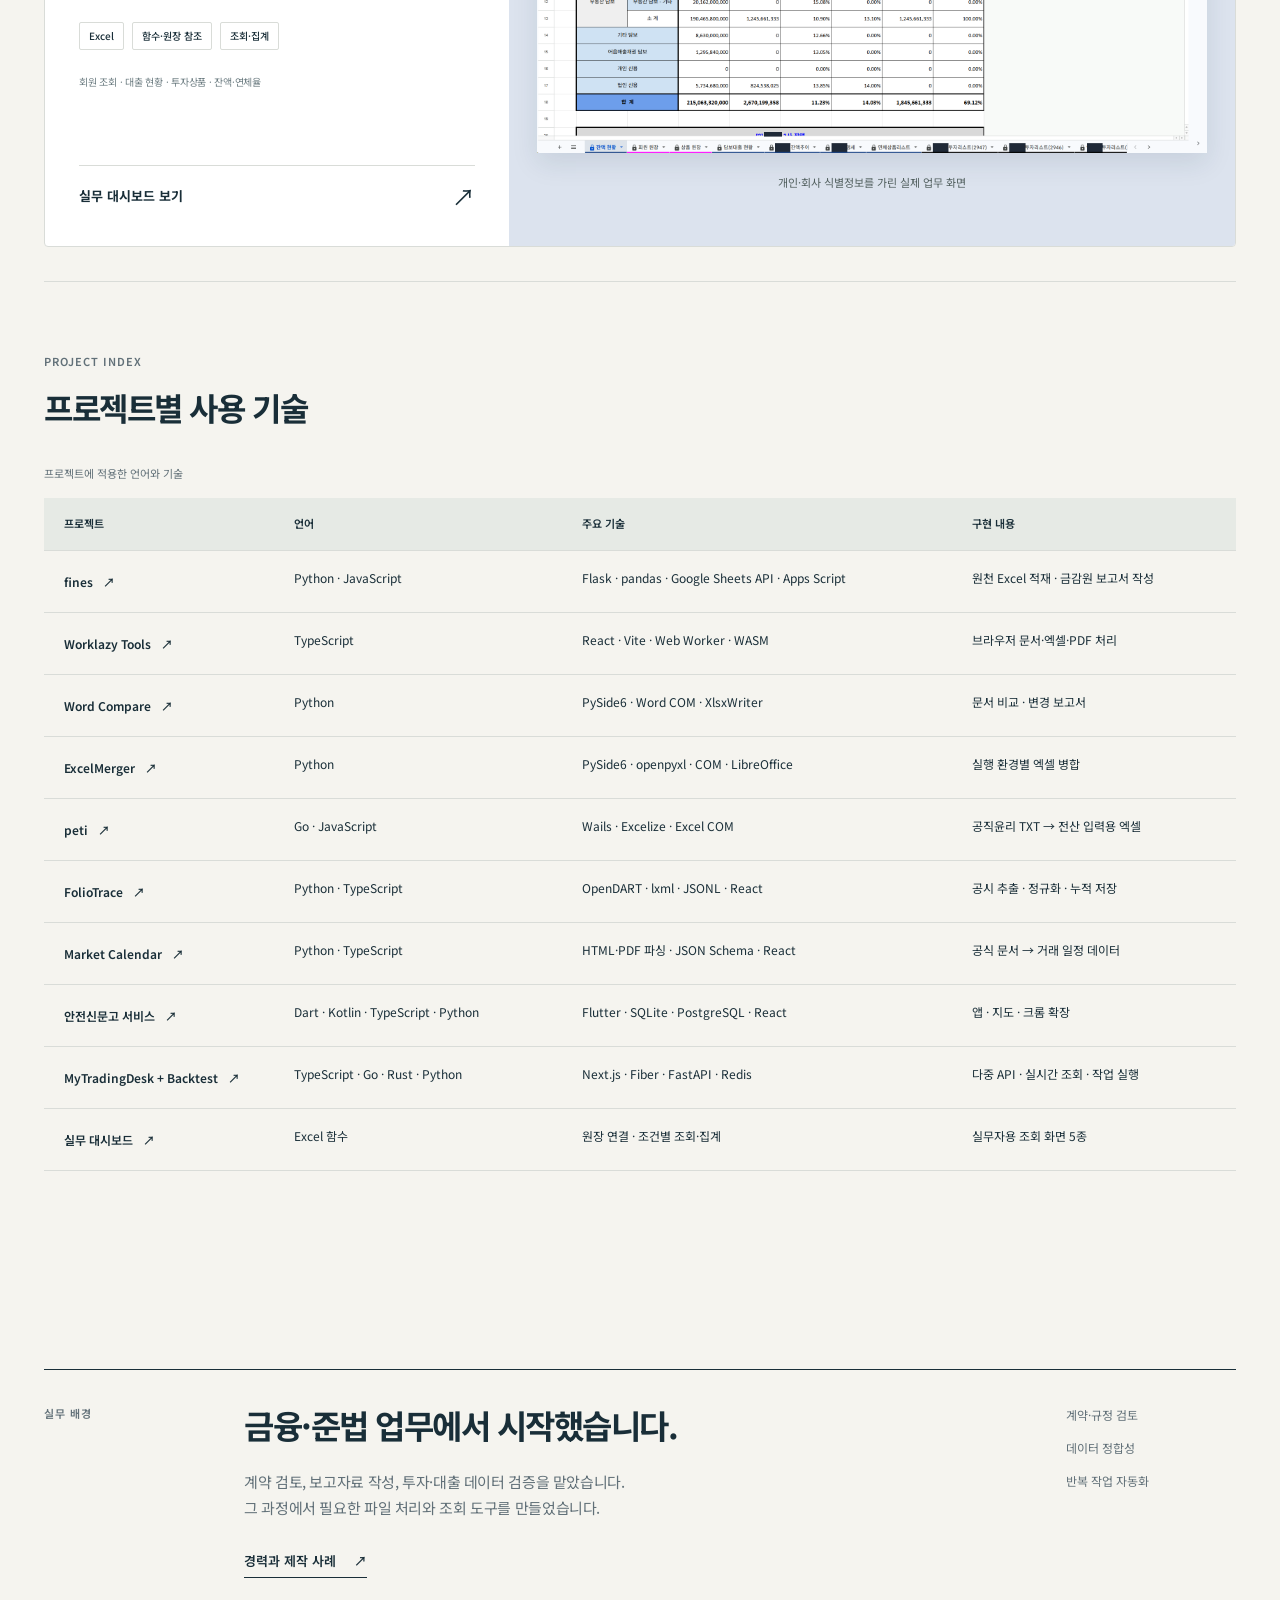
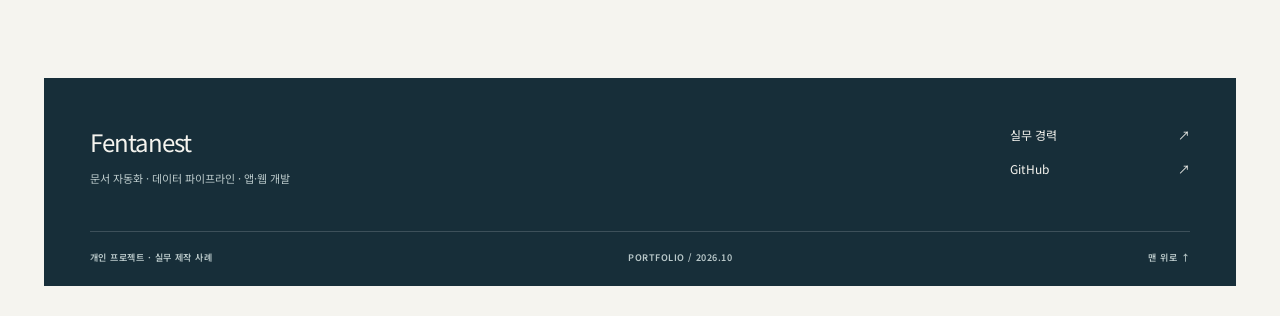
==== commit ac071c3d: "Add fines report automation case with anonymized screenshots" ====
--- a/index.html
+++ b/index.html
@@ -5,8 +5,8 @@
 데이터 서비스<span>.</span></h1><div class="hero-intro"><span class="small-rule"></span><p>문서 처리, 데이터 파이프라인,<br>
 모바일·웹앱을 만듭니다.</p><p class="hero-background">직접 운영한 서비스와 실무 도구의<br>
 구현 내용, 사용 기술을 정리했습니다.</p><a class="text-link" href="career.html">금융·준법 실무 경력<span aria-hidden="true">↗</span></a></div></div><div class="hero-bottom"><span>TypeScript · Python · Dart · Go · Rust</span><a href="#services">개발 분야와 구현 사례 ↓</a></div></section><section class="project-index wrap" id="services" aria-labelledby="services-title"><div class="index-heading"><h2 id="services-title">개발 분야</h2><span class="mono">01 — 05</span></div><article class="featured featured-work"><div class="featured-copy"><p class="eyebrow">01 / DOCUMENT & FILE AUTOMATION</p><h3><a href="projects/worklazy.html">문서·파일<br>
-자동화</a></h3><p>엑셀 병합, 문서 비교, 양식 일괄 생성.<br>
-공직윤리 TXT를 전산 입력용 엑셀로 바꿉니다.</p><div class="tags"><span>TypeScript · React</span><span>Python · PySide6</span><span>Go · Wails</span></div><p class="case-evidence">Worklazy Tools · Word Compare · ExcelMerger · peti</p><a class="case-link" href="projects/worklazy.html">자동화 구현 보기<span aria-hidden="true">↗</span></a></div><a class="feature-art work-art" href="projects/worklazy.html" aria-label="문서·파일 자동화 사례"><div class="browser-chrome"><i></i><i></i><i></i><span>worklazy.net</span></div><img src="assets/worklazy-home.png" alt="Worklazy Tools 도구 목록" width="1920" height="1080" loading="eager"><div class="art-note"><span>Worklazy Tools</span><strong>브라우저 파일 처리</strong></div></a></article><article class="featured featured-document"><div class="featured-copy"><p class="eyebrow">02 / DATA PIPELINE / ETL</p><h3><a href="projects/data-tools.html">데이터 수집·<br>
+자동화</a></h3><p>파일 병합·문서 비교·양식 생성.<br>
+원천자료를 집계해 보고서를 작성합니다.</p><div class="tags"><span>TypeScript · React</span><span>Python · PySide6</span><span>Go · Wails</span><span>Google Sheets · Apps Script</span></div><p class="case-evidence">Worklazy Tools · Word Compare · ExcelMerger · peti · fines</p><a class="case-link" href="projects/worklazy.html">자동화 구현 보기<span aria-hidden="true">↗</span></a></div><a class="feature-art work-art" href="projects/worklazy.html" aria-label="문서·파일 자동화 사례"><div class="browser-chrome"><i></i><i></i><i></i><span>worklazy.net</span></div><img src="assets/worklazy-home.png" alt="Worklazy Tools 도구 목록" width="1920" height="1080" loading="eager"><div class="art-note"><span>Worklazy Tools</span><strong>브라우저 파일 처리</strong></div></a></article><article class="featured featured-document"><div class="featured-copy"><p class="eyebrow">02 / DATA PIPELINE / ETL</p><h3><a href="projects/data-tools.html">데이터 수집·<br>
 ETL</a></h3><p>여러 문서에서 필요한 값을 추출합니다.<br>
 형식과 기준일을 맞추고, 근거와 함께 쌓습니다.</p><div class="tags"><span>Python</span><span>HTML·PDF 파싱</span><span>JSON Schema</span></div><p class="case-evidence">FolioTrace · Market Calendar</p><a class="case-link" href="projects/data-tools.html">수집·정규화 구조 보기<span aria-hidden="true">↗</span></a></div><a class="feature-art document-art" href="projects/data-tools.html" aria-label="데이터 수집·ETL 사례"><span class="eyebrow">FOLIOTRACE / MARKET CALENDAR</span><div class="document-flow"><div><span>01</span><strong>원문 수집</strong><p>공시 · 첨부 문서 · 공지 · 규정</p></div><b aria-hidden="true">↓</b><div><span>02</span><strong>추출·정규화·검증</strong><p>본문·표 판독 · 기준일 · 중복 · 정정</p></div><b aria-hidden="true">↓</b><div><span>03</span><strong>누적 저장·게시</strong><p>JSONL 원장 · JSON 스냅샷 · 웹 조회</p></div></div><span class="art-footnote">문서를 모아 같은 구조의 데이터로 저장</span></a></article><article class="featured featured-safety"><div class="featured-copy"><p class="eyebrow">03 / MOBILE / WEB / EXTENSION</p><h3><a href="projects/safetyreport.html">앱·웹<br>
 데이터 서비스</a></h3><p>수집·저장·검색·통계를 한 서비스로 구성합니다.<br>
@@ -14,6 +14,6 @@
 실시간 연동</a></h3><p>외부 서비스의 인증·요청·응답을 연결합니다.<br>
 실시간 시세와 작업 상태를 화면에 전달합니다.</p><div class="tags"><span>Go · Fiber</span><span>Rust · WebSocket</span><span>Next.js · FastAPI</span></div><p class="case-evidence">MyTradingDesk · Backtest</p><a class="case-link" href="projects/api-integration.html">API 통합 구조 보기<span aria-hidden="true">↗</span></a></div><a class="feature-art api-art" href="projects/api-integration.html" aria-label="외부 API·실시간 연동 사례"><span class="eyebrow">MYTRADINGDESK / API STRUCTURE</span><div class="api-flow"><div><span>외부 데이터</span><strong>REST · WebSocket</strong><p>시세 · 호가 · 계좌</p></div><b aria-hidden="true">↓</b><div><span>서버 처리</span><strong>Go · Rust · Redis</strong><p>API 중계 · 실시간 데이터 전달</p></div><b aria-hidden="true">↓</b><div><span>조회 화면</span><strong>Next.js · React</strong><p>차트 · 주문 확인 · 계좌 조회</p></div></div></a></article><article class="featured featured-sheet"><div class="featured-copy"><p class="eyebrow">05 / SPREADSHEET APPLICATION</p><h3><a href="projects/spreadsheets.html">스프레드시트<br>
 대시보드</a></h3><p>전산 환경이 부족한 조직의 실무 도구입니다.<br>
-원장을 연결해 조회·집계 화면을 만듭니다.</p><div class="tags"><span>Excel</span><span>함수·원장 참조</span><span>조회·집계</span></div><p class="case-evidence">회원 조회 · 대출 현황 · 투자상품 · 잔액·연체율</p><a class="case-link" href="projects/spreadsheets.html">실무 대시보드 보기<span aria-hidden="true">↗</span></a></div><a class="feature-art sheet-art" href="projects/spreadsheets.html" aria-label="실무 대시보드 5장 보기"><img src="assets/dashboard-02.png?v=20261026-2" alt="상품별 잔액·연체율 집계 대시보드" loading="lazy"><span class="art-note">개인·회사 식별정보를 가린 실제 업무 화면</span></a></article></section><section class="case-section wrap " id="projects"><div class="section-heading"><span class="eyebrow">PROJECT INDEX</span><h2>프로젝트별 사용 기술</h2></div><div class="table-scroll project-stack-table"><table><caption>프로젝트에 적용한 언어와 기술</caption><thead><tr><th scope="col">프로젝트</th><th scope="col">언어</th><th scope="col">주요 기술</th><th scope="col">구현 내용</th></tr></thead><tbody><tr><th scope="row"><a class="text-link" href="projects/worklazy.html">Worklazy Tools<span aria-hidden="true">↗</span></a></th><td>TypeScript</td><td>React · Vite · Web Worker · WASM</td><td>브라우저 문서·엑셀·PDF 처리</td></tr><tr><th scope="row"><a class="text-link" href="projects/worklazy.html#desktop">Word Compare<span aria-hidden="true">↗</span></a></th><td>Python</td><td>PySide6 · Word COM · XlsxWriter</td><td>문서 비교 · 변경 보고서</td></tr><tr><th scope="row"><a class="text-link" href="projects/worklazy.html#desktop">ExcelMerger<span aria-hidden="true">↗</span></a></th><td>Python</td><td>PySide6 · openpyxl · COM · LibreOffice</td><td>실행 환경별 엑셀 병합</td></tr><tr><th scope="row"><a class="text-link" href="projects/worklazy.html#peti">peti<span aria-hidden="true">↗</span></a></th><td>Go · JavaScript</td><td>Wails · Excelize · Excel COM</td><td>공직윤리 TXT → 전산 입력용 엑셀</td></tr><tr><th scope="row"><a class="text-link" href="projects/data-tools.html#foliotrace">FolioTrace<span aria-hidden="true">↗</span></a></th><td>Python · TypeScript</td><td>OpenDART · lxml · JSONL · React</td><td>공시 추출 · 정규화 · 누적 저장</td></tr><tr><th scope="row"><a class="text-link" href="projects/data-tools.html#market-calendar">Market Calendar<span aria-hidden="true">↗</span></a></th><td>Python · TypeScript</td><td>HTML·PDF 파싱 · JSON Schema · React</td><td>공식 문서 → 거래 일정 데이터</td></tr><tr><th scope="row"><a class="text-link" href="projects/safetyreport.html">안전신문고 서비스<span aria-hidden="true">↗</span></a></th><td>Dart · Kotlin · TypeScript · Python</td><td>Flutter · SQLite · PostgreSQL · React</td><td>앱 · 지도 · 크롬 확장</td></tr><tr><th scope="row"><a class="text-link" href="projects/api-integration.html">MyTradingDesk + Backtest<span aria-hidden="true">↗</span></a></th><td>TypeScript · Go · Rust · Python</td><td>Next.js · Fiber · FastAPI · Redis</td><td>다중 API · 실시간 조회 · 작업 실행</td></tr><tr><th scope="row"><a class="text-link" href="projects/spreadsheets.html">실무 대시보드<span aria-hidden="true">↗</span></a></th><td>Excel 함수</td><td>원장 연결 · 조건별 조회·집계</td><td>실무자용 조회 화면 5종</td></tr></tbody></table></div></section><section class="career-teaser wrap"><p class="eyebrow">실무 배경</p><div><h2>금융·준법 업무에서 시작했습니다.</h2><p>계약 검토, 보고자료 작성, 투자·대출 데이터 검증을 맡았습니다.<br>
+원장을 연결해 조회·집계 화면을 만듭니다.</p><div class="tags"><span>Excel</span><span>함수·원장 참조</span><span>조회·집계</span></div><p class="case-evidence">회원 조회 · 대출 현황 · 투자상품 · 잔액·연체율</p><a class="case-link" href="projects/spreadsheets.html">실무 대시보드 보기<span aria-hidden="true">↗</span></a></div><a class="feature-art sheet-art" href="projects/spreadsheets.html" aria-label="실무 대시보드 5장 보기"><img src="assets/dashboard-02.png?v=20261026-2" alt="상품별 잔액·연체율 집계 대시보드" loading="lazy"><span class="art-note">개인·회사 식별정보를 가린 실제 업무 화면</span></a></article></section><section class="case-section wrap " id="projects"><div class="section-heading"><span class="eyebrow">PROJECT INDEX</span><h2>프로젝트별 사용 기술</h2></div><div class="table-scroll project-stack-table"><table><caption>프로젝트에 적용한 언어와 기술</caption><thead><tr><th scope="col">프로젝트</th><th scope="col">언어</th><th scope="col">주요 기술</th><th scope="col">구현 내용</th></tr></thead><tbody><tr><th scope="row"><a class="text-link" href="projects/fines.html">fines<span aria-hidden="true">↗</span></a></th><td>Python · JavaScript</td><td>Flask · pandas · Google Sheets API · Apps Script</td><td>원천 Excel 적재 · 금감원 보고서 작성</td></tr><tr><th scope="row"><a class="text-link" href="projects/worklazy.html">Worklazy Tools<span aria-hidden="true">↗</span></a></th><td>TypeScript</td><td>React · Vite · Web Worker · WASM</td><td>브라우저 문서·엑셀·PDF 처리</td></tr><tr><th scope="row"><a class="text-link" href="projects/worklazy.html#desktop">Word Compare<span aria-hidden="true">↗</span></a></th><td>Python</td><td>PySide6 · Word COM · XlsxWriter</td><td>문서 비교 · 변경 보고서</td></tr><tr><th scope="row"><a class="text-link" href="projects/worklazy.html#desktop">ExcelMerger<span aria-hidden="true">↗</span></a></th><td>Python</td><td>PySide6 · openpyxl · COM · LibreOffice</td><td>실행 환경별 엑셀 병합</td></tr><tr><th scope="row"><a class="text-link" href="projects/worklazy.html#peti">peti<span aria-hidden="true">↗</span></a></th><td>Go · JavaScript</td><td>Wails · Excelize · Excel COM</td><td>공직윤리 TXT → 전산 입력용 엑셀</td></tr><tr><th scope="row"><a class="text-link" href="projects/data-tools.html#foliotrace">FolioTrace<span aria-hidden="true">↗</span></a></th><td>Python · TypeScript</td><td>OpenDART · lxml · JSONL · React</td><td>공시 추출 · 정규화 · 누적 저장</td></tr><tr><th scope="row"><a class="text-link" href="projects/data-tools.html#market-calendar">Market Calendar<span aria-hidden="true">↗</span></a></th><td>Python · TypeScript</td><td>HTML·PDF 파싱 · JSON Schema · React</td><td>공식 문서 → 거래 일정 데이터</td></tr><tr><th scope="row"><a class="text-link" href="projects/safetyreport.html">안전신문고 서비스<span aria-hidden="true">↗</span></a></th><td>Dart · Kotlin · TypeScript · Python</td><td>Flutter · SQLite · PostgreSQL · React</td><td>앱 · 지도 · 크롬 확장</td></tr><tr><th scope="row"><a class="text-link" href="projects/api-integration.html">MyTradingDesk + Backtest<span aria-hidden="true">↗</span></a></th><td>TypeScript · Go · Rust · Python</td><td>Next.js · Fiber · FastAPI · Redis</td><td>다중 API · 실시간 조회 · 작업 실행</td></tr><tr><th scope="row"><a class="text-link" href="projects/spreadsheets.html">실무 대시보드<span aria-hidden="true">↗</span></a></th><td>Excel 함수</td><td>원장 연결 · 조건별 조회·집계</td><td>실무자용 조회 화면 5종</td></tr></tbody></table></div></section><section class="career-teaser wrap"><p class="eyebrow">실무 배경</p><div><h2>금융·준법 업무에서 시작했습니다.</h2><p>계약 검토, 보고자료 작성, 투자·대출 데이터 검증을 맡았습니다.<br>
 그 과정에서 필요한 파일 처리와 조회 도구를 만들었습니다.</p><a class="text-link" href="career.html">경력과 제작 사례<span aria-hidden="true">↗</span></a></div><div class="career-teaser-meta"><span>계약·규정 검토</span><span>데이터 정합성</span><span>반복 작업 자동화</span></div></section></main><footer class="site-footer"><div class="footer-top"><p>Fentanest<span class="footer-sub">문서 자동화 · 데이터 파이프라인 · 앱·웹 개발</span></p><div><a href="career.html">실무 경력 <span aria-hidden="true">↗</span></a><a href="https://github.com/Fentanest" target="_blank" rel="noopener noreferrer">GitHub <span aria-hidden="true">↗</span></a></div></div><div class="footer-bottom"><span>개인 프로젝트 · 실무 제작 사례</span><span>PORTFOLIO / 2026.10</span><a href="#top">맨 위로 ↑</a></div></footer>
 <dialog class="image-dialog" id="image-dialog" aria-label="이미지 크게 보기"><div class="dialog-toolbar"><p id="dialog-caption"></p><button type="button" class="dialog-close" aria-label="이미지 닫기">닫기 <span aria-hidden="true">×</span></button></div><div class="dialog-image-wrap"><img id="dialog-image" alt=""></div></dialog></body></html>
--- a/assets/technical.css
+++ b/assets/technical.css
@@ -40,3 +40,26 @@
 .credentials{grid-template-columns:1fr}
 @media(max-width:1000px){.tech-spec>div{grid-template-columns:120px 1fr;gap:18px}.api-art{padding:30px}.pipeline-steps{gap:18px}.pipeline-steps>div{padding:22px}.pipeline-steps strong{font-size:19px}}
 @media(max-width:700px){.wordmark{font-size:21px}nav{gap:13px;font-size:10px}.hero h1{font-size:clamp(42px,10.5vw,65px);line-height:1.25}.hero-kicker>span:first-child{font-size:9px}.hero-bottom{gap:20px}.hero-bottom>span{max-width:56%;line-height:1.8}.hero-bottom>a{font-size:9px;text-align:right}.footer-top>p{font-size:20px}.footer-sub{font-size:9px;max-width:180px;line-height:1.9}.footer-top>div{min-width:85px}.tech-spec{font-size:11px;margin:22px 0 28px}.tech-spec>div,.prose .tech-spec>div,.origin-grid .tech-spec>div{grid-template-columns:95px 1fr;gap:13px;padding-block:11px}.tech-spec+figure{margin-top:25px}.prose .tech-spec{font-size:11px}.origin-grid .tech-spec{font-size:10px}.api-art{padding:28px 25px;min-height:410px}.api-art>.eyebrow{font-size:9px}.api-flow>div{padding:13px 18px}.api-flow strong{font-size:18px}.api-flow p{font-size:10px}.pipeline-steps{grid-template-columns:1fr;gap:15px}.pipeline-steps>div{padding:20px}.pipeline-steps span{margin-bottom:10px}.pipeline-steps p{font-size:12px;margin-top:10px}.related-grid{grid-template-columns:1fr;gap:30px}.related-grid h3{font-size:21px}.related-grid p{font-size:12px}.gallery-gap{margin-top:25px}.project-stack-table table{min-width:750px}.project-stack-table .text-link{font-size:11px}.project-stack-table td{font-size:11px}.project-stack-table th:first-child{width:190px}}
+
+/* Service screenshots: larger map and combined extension screen. */
+.service-screen-gallery{display:grid;grid-template-columns:minmax(0,.9fr) minmax(0,1.1fr);align-items:start;gap:28px;margin-top:35px;scroll-margin-top:110px}
+.service-screen-gallery .project-figure{width:100%;max-width:none;margin:0}
+.service-screen-map .image-zoom{border:1px solid #24302a;background:#0a0a0a;overflow:hidden;border-radius:5px}
+.service-screen-map img{aspect-ratio:4/5;object-fit:cover;object-position:top}
+.service-screen-extension{scroll-margin-top:110px}
+.service-screen-extension .image-zoom{border:1px solid #d6deea;background:#f6f9ff}
+.service-screen-extension img{display:block;width:100%;height:auto;object-fit:contain}
+.image-dialog-scroll .dialog-image-wrap{display:block}
+.image-dialog-scroll .dialog-image-wrap img{display:block;max-width:none;max-height:none;min-width:0;width:auto;height:auto;margin:0 auto}
+@media(max-width:900px){.service-screen-gallery{grid-template-columns:1fr;gap:32px}.service-screen-gallery .project-figure{max-width:690px;margin-inline:auto}}
+@media(max-width:700px){.service-screen-gallery{margin-top:25px;gap:30px}.service-screen-extension{scroll-margin-top:100px}}
+
+/* Data services: readable captures beneath each implementation summary. */
+.data-case-summary{align-items:start}
+.data-case-summary>.tech-spec{margin:0}
+.data-screen-gallery{display:grid;gap:32px;scroll-margin-top:100px}
+.data-screen-gallery .project-figure{min-width:0;margin:0}
+.data-screen-gallery .image-zoom{border:1px solid var(--line);border-radius:5px;overflow:hidden;background:#fff}
+.data-screen-gallery img{display:block;width:100%;height:auto}
+.data-screen-gallery+.text-link{margin-top:28px}
+@media(max-width:700px){.data-screen-gallery{gap:25px;scroll-margin-top:30px}}
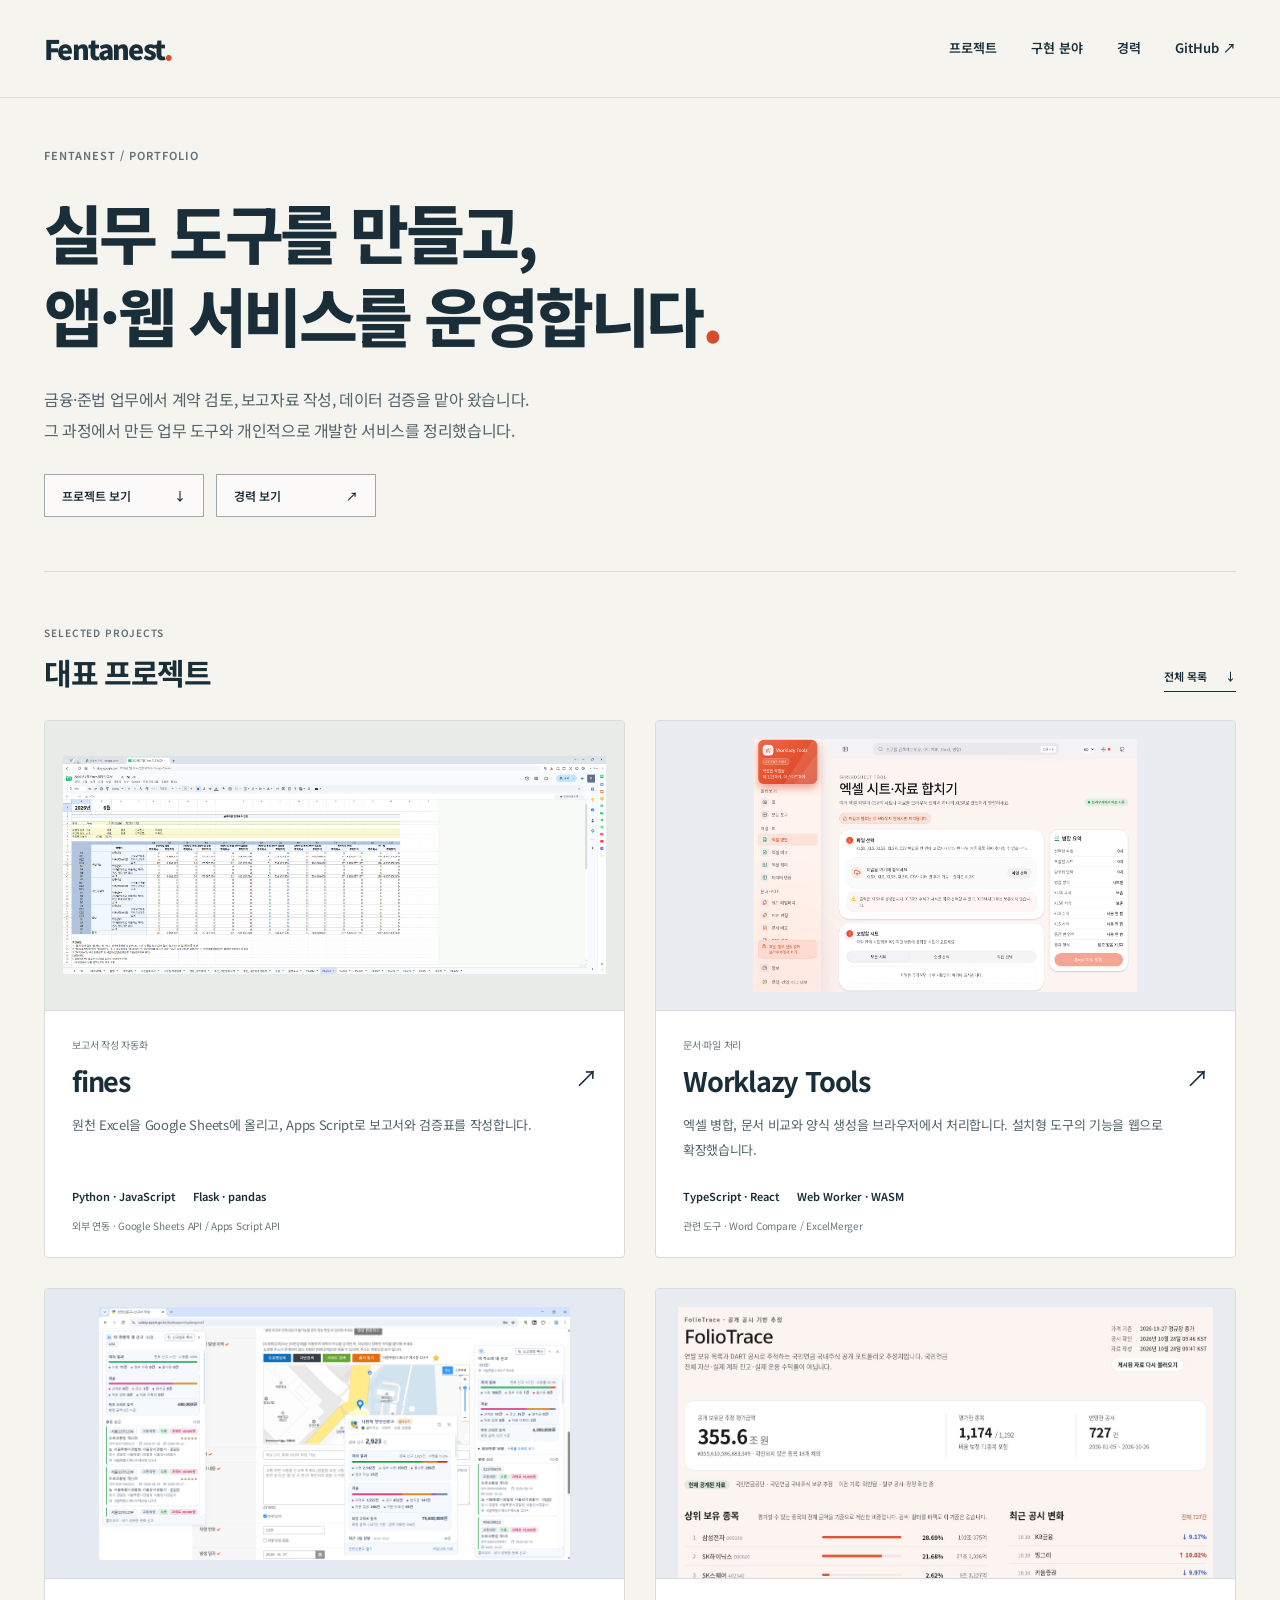
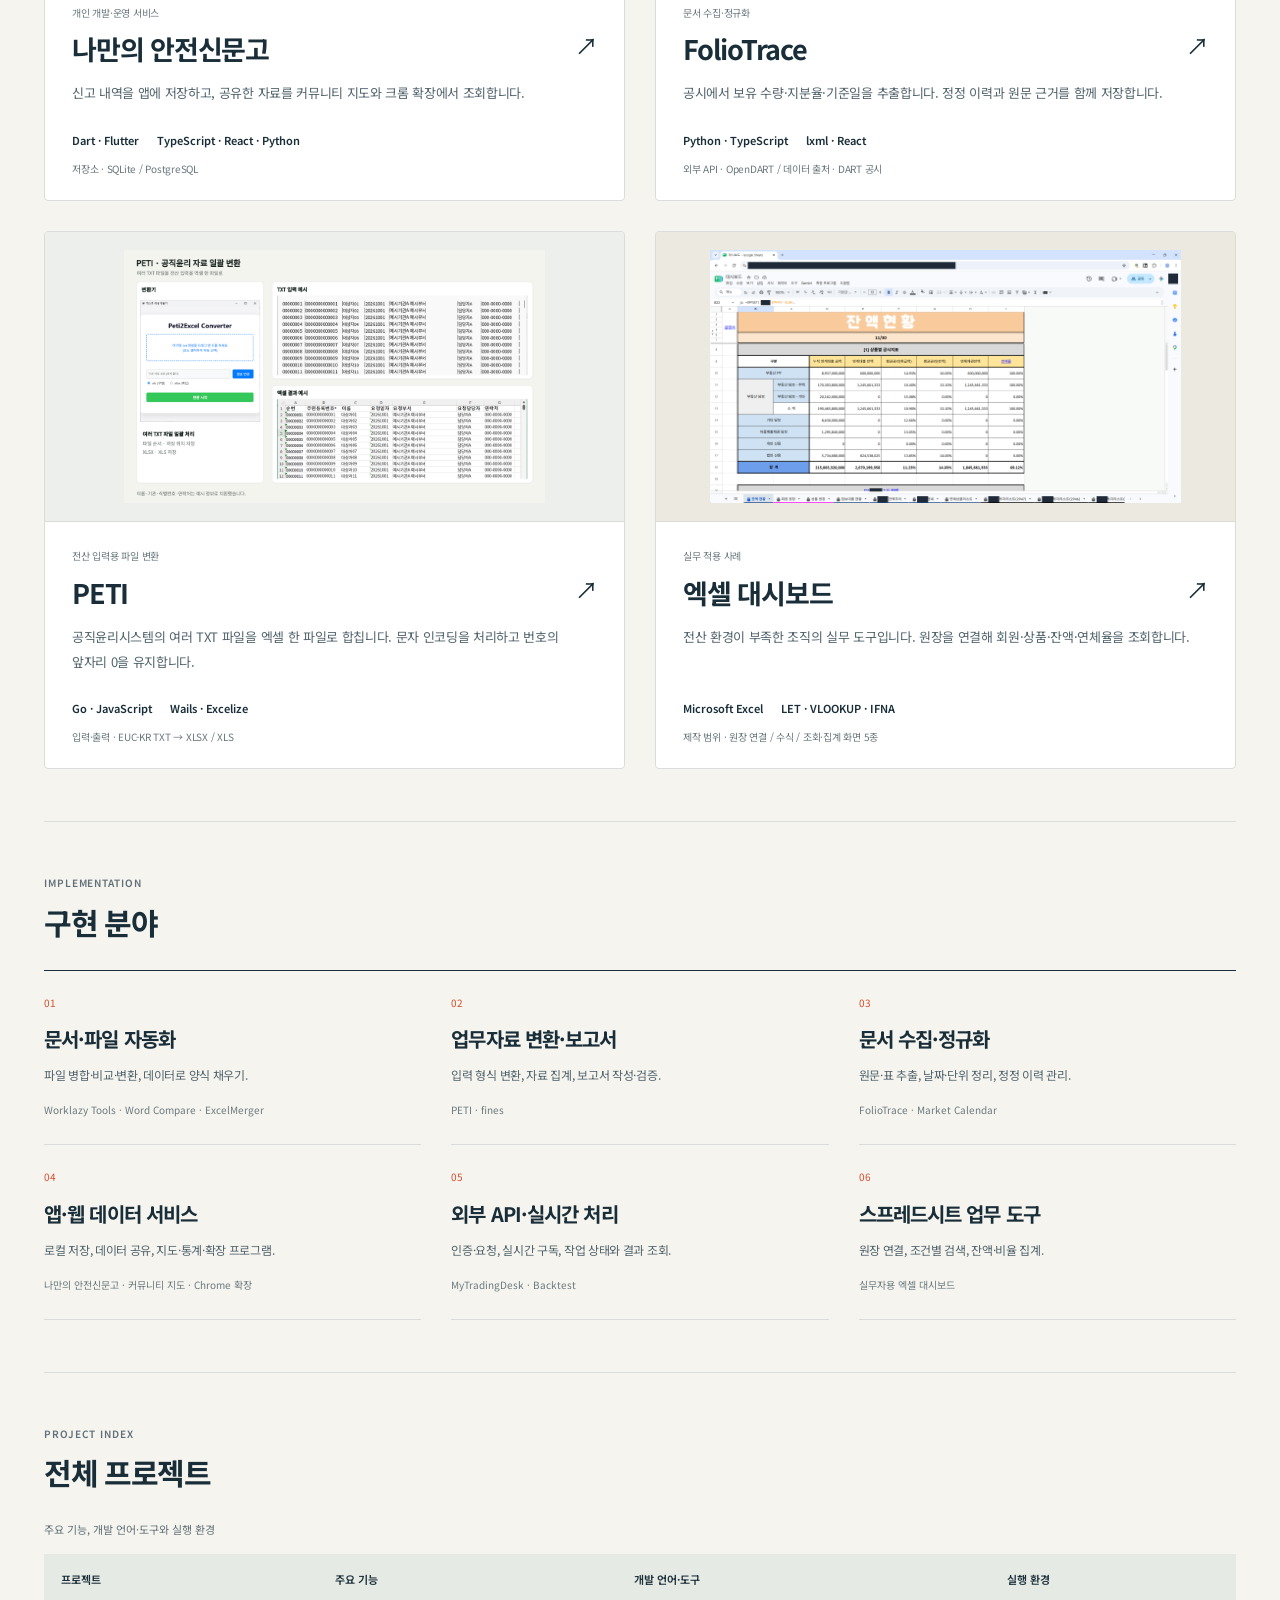
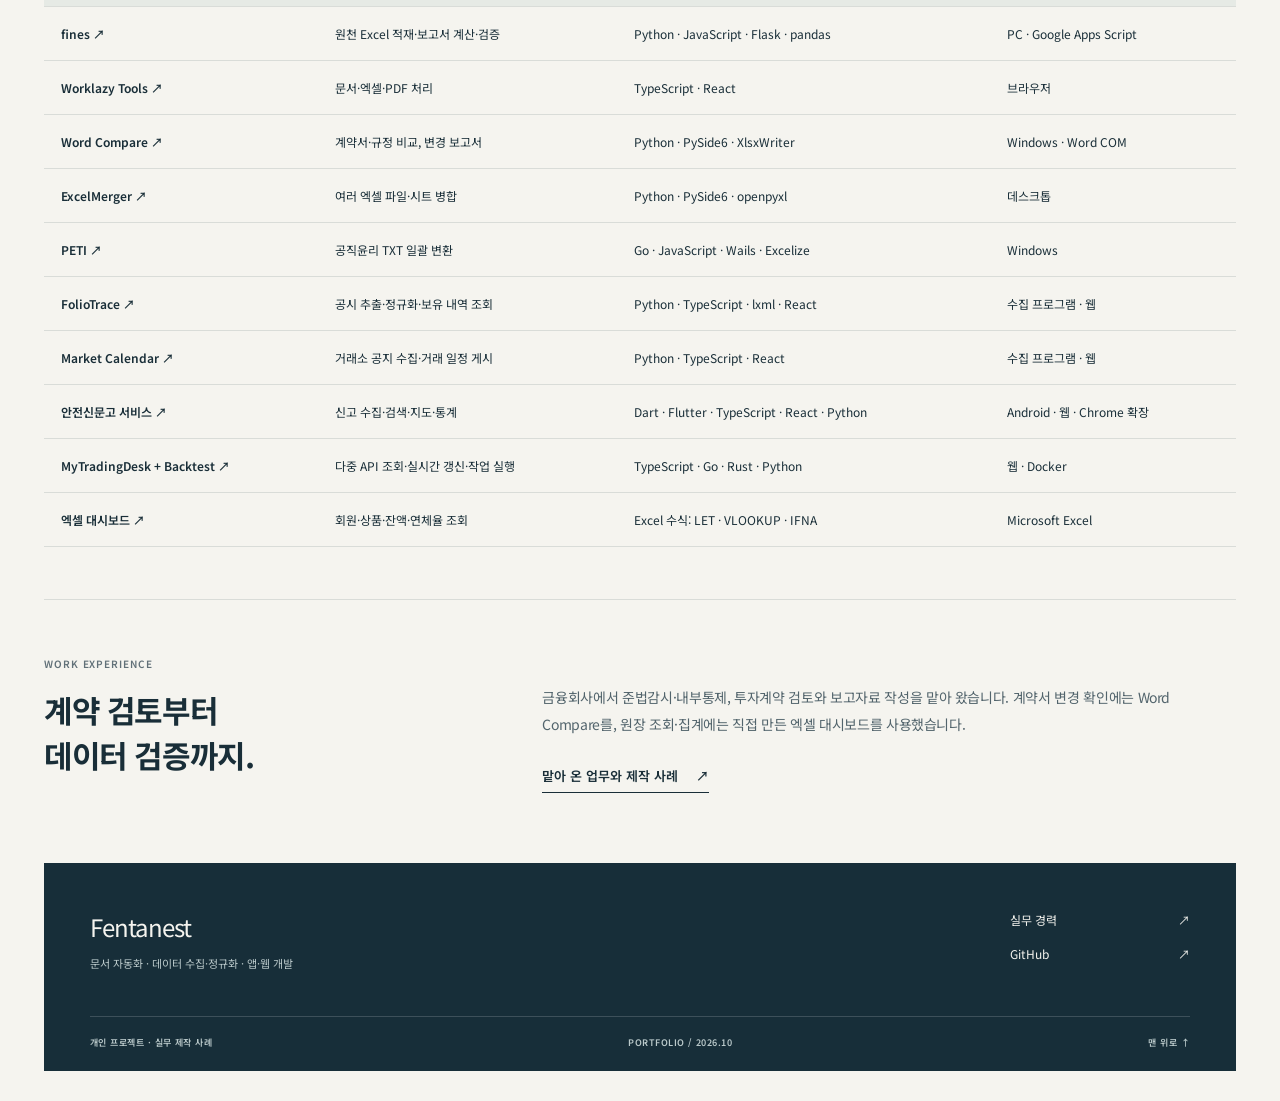
==== commit 07d22f81: "Present practical work and implementation clearly; add anonymized PETI showcase" ====
--- a/index.html
+++ b/index.html
@@ -1,19 +1,41 @@
 <!doctype html>
-<html lang="ko"><head><meta charset="utf-8"><meta name="viewport" content="width=device-width, initial-scale=1"><meta name="color-scheme" content="light"><meta name="theme-color" content="#f5f4ef"><title>자동화·데이터 개발 · Fentanest</title><meta name="description" content="문서·파일 자동화, 데이터 수집·ETL, 앱·웹 데이터 서비스, 외부 API·실시간 연동, 스프레드시트 대시보드 구현 사례."><meta property="og:type" content="website"><meta property="og:locale" content="ko_KR"><meta property="og:title" content="자동화·데이터 개발 · Fentanest"><meta property="og:description" content="문서·파일 자동화, 데이터 수집·ETL, 앱·웹 데이터 서비스, 외부 API·실시간 연동, 스프레드시트 대시보드 구현 사례."><link rel="icon" href="assets/favicon.svg" type="image/svg+xml"><link rel="stylesheet" href="assets/site.css"><link rel="stylesheet" href="assets/services.css"><link rel="stylesheet" href="assets/technical.css"><script src="assets/site.js" defer></script></head>
-<body id="top"><a class="skip-link" href="#main">본문으로 이동</a><header class="site-header"><div class="header-inner"><a class="wordmark" href="index.html" aria-label="Fentanest 포트폴리오 홈">Fentanest<span>.</span></a><nav aria-label="주 메뉴"><a href="index.html#services" aria-current="page">개발 분야</a><a href="index.html#projects">프로젝트</a><a href="career.html">경력</a><a href="https://github.com/Fentanest" target="_blank" rel="noopener noreferrer">GitHub <span aria-hidden="true">↗</span></a></nav></div></header>
-<main id="main"><section class="hero wrap"><div class="hero-kicker"><span>FENTANEST / DEVELOPMENT PORTFOLIO</span><span class="mono">개인 프로젝트 · 실무 도구</span></div><div class="hero-grid"><h1>자동화 도구와<br>
-데이터 서비스<span>.</span></h1><div class="hero-intro"><span class="small-rule"></span><p>문서 처리, 데이터 파이프라인,<br>
-모바일·웹앱을 만듭니다.</p><p class="hero-background">직접 운영한 서비스와 실무 도구의<br>
-구현 내용, 사용 기술을 정리했습니다.</p><a class="text-link" href="career.html">금융·준법 실무 경력<span aria-hidden="true">↗</span></a></div></div><div class="hero-bottom"><span>TypeScript · Python · Dart · Go · Rust</span><a href="#services">개발 분야와 구현 사례 ↓</a></div></section><section class="project-index wrap" id="services" aria-labelledby="services-title"><div class="index-heading"><h2 id="services-title">개발 분야</h2><span class="mono">01 — 05</span></div><article class="featured featured-work"><div class="featured-copy"><p class="eyebrow">01 / DOCUMENT & FILE AUTOMATION</p><h3><a href="projects/worklazy.html">문서·파일<br>
-자동화</a></h3><p>파일 병합·문서 비교·양식 생성.<br>
-원천자료를 집계해 보고서를 작성합니다.</p><div class="tags"><span>TypeScript · React</span><span>Python · PySide6</span><span>Go · Wails</span><span>Google Sheets · Apps Script</span></div><p class="case-evidence">Worklazy Tools · Word Compare · ExcelMerger · peti · fines</p><a class="case-link" href="projects/worklazy.html">자동화 구현 보기<span aria-hidden="true">↗</span></a></div><a class="feature-art work-art" href="projects/worklazy.html" aria-label="문서·파일 자동화 사례"><div class="browser-chrome"><i></i><i></i><i></i><span>worklazy.net</span></div><img src="assets/worklazy-home.png" alt="Worklazy Tools 도구 목록" width="1920" height="1080" loading="eager"><div class="art-note"><span>Worklazy Tools</span><strong>브라우저 파일 처리</strong></div></a></article><article class="featured featured-document"><div class="featured-copy"><p class="eyebrow">02 / DATA PIPELINE / ETL</p><h3><a href="projects/data-tools.html">데이터 수집·<br>
-ETL</a></h3><p>여러 문서에서 필요한 값을 추출합니다.<br>
-형식과 기준일을 맞추고, 근거와 함께 쌓습니다.</p><div class="tags"><span>Python</span><span>HTML·PDF 파싱</span><span>JSON Schema</span></div><p class="case-evidence">FolioTrace · Market Calendar</p><a class="case-link" href="projects/data-tools.html">수집·정규화 구조 보기<span aria-hidden="true">↗</span></a></div><a class="feature-art document-art" href="projects/data-tools.html" aria-label="데이터 수집·ETL 사례"><span class="eyebrow">FOLIOTRACE / MARKET CALENDAR</span><div class="document-flow"><div><span>01</span><strong>원문 수집</strong><p>공시 · 첨부 문서 · 공지 · 규정</p></div><b aria-hidden="true">↓</b><div><span>02</span><strong>추출·정규화·검증</strong><p>본문·표 판독 · 기준일 · 중복 · 정정</p></div><b aria-hidden="true">↓</b><div><span>03</span><strong>누적 저장·게시</strong><p>JSONL 원장 · JSON 스냅샷 · 웹 조회</p></div></div><span class="art-footnote">문서를 모아 같은 구조의 데이터로 저장</span></a></article><article class="featured featured-safety"><div class="featured-copy"><p class="eyebrow">03 / MOBILE / WEB / EXTENSION</p><h3><a href="projects/safetyreport.html">앱·웹<br>
-데이터 서비스</a></h3><p>수집·저장·검색·통계를 한 서비스로 구성합니다.<br>
-앱·지도·크롬 확장에서 데이터를 이어 씁니다.</p><div class="tags"><span>Flutter · Dart</span><span>React · TypeScript</span><span>PostgreSQL</span></div><p class="case-evidence">나만의 안전신문고 · 커뮤니티 지도 · Chrome 확장</p><a class="case-link" href="projects/safetyreport.html">서비스 구조 보기<span aria-hidden="true">↗</span></a></div><a class="feature-art safety-art" href="projects/safetyreport.html" aria-label="안전신문고 앱·웹 데이터 서비스"><span class="art-label">나만의 안전신문고 · 앱 / 지도 / 확장</span><div class="phone-pair"><div class="phone-frame"><img src="assets/safety-stats.png" alt="안전신문고 앱 통계 화면" loading="lazy"></div><div class="phone-frame phone-offset"><img src="assets/safety-map.png" alt="안전신문고 앱 지도 화면" loading="lazy"></div></div><span class="art-footnote">공개 README 화면 · 현재 버전과 일부 차이 있음</span></a></article><article class="featured featured-api"><div class="featured-copy"><p class="eyebrow">04 / API INTEGRATION / REALTIME</p><h3><a href="projects/api-integration.html">외부 API·<br>
-실시간 연동</a></h3><p>외부 서비스의 인증·요청·응답을 연결합니다.<br>
-실시간 시세와 작업 상태를 화면에 전달합니다.</p><div class="tags"><span>Go · Fiber</span><span>Rust · WebSocket</span><span>Next.js · FastAPI</span></div><p class="case-evidence">MyTradingDesk · Backtest</p><a class="case-link" href="projects/api-integration.html">API 통합 구조 보기<span aria-hidden="true">↗</span></a></div><a class="feature-art api-art" href="projects/api-integration.html" aria-label="외부 API·실시간 연동 사례"><span class="eyebrow">MYTRADINGDESK / API STRUCTURE</span><div class="api-flow"><div><span>외부 데이터</span><strong>REST · WebSocket</strong><p>시세 · 호가 · 계좌</p></div><b aria-hidden="true">↓</b><div><span>서버 처리</span><strong>Go · Rust · Redis</strong><p>API 중계 · 실시간 데이터 전달</p></div><b aria-hidden="true">↓</b><div><span>조회 화면</span><strong>Next.js · React</strong><p>차트 · 주문 확인 · 계좌 조회</p></div></div></a></article><article class="featured featured-sheet"><div class="featured-copy"><p class="eyebrow">05 / SPREADSHEET APPLICATION</p><h3><a href="projects/spreadsheets.html">스프레드시트<br>
-대시보드</a></h3><p>전산 환경이 부족한 조직의 실무 도구입니다.<br>
-원장을 연결해 조회·집계 화면을 만듭니다.</p><div class="tags"><span>Excel</span><span>함수·원장 참조</span><span>조회·집계</span></div><p class="case-evidence">회원 조회 · 대출 현황 · 투자상품 · 잔액·연체율</p><a class="case-link" href="projects/spreadsheets.html">실무 대시보드 보기<span aria-hidden="true">↗</span></a></div><a class="feature-art sheet-art" href="projects/spreadsheets.html" aria-label="실무 대시보드 5장 보기"><img src="assets/dashboard-02.png?v=20261026-2" alt="상품별 잔액·연체율 집계 대시보드" loading="lazy"><span class="art-note">개인·회사 식별정보를 가린 실제 업무 화면</span></a></article></section><section class="case-section wrap " id="projects"><div class="section-heading"><span class="eyebrow">PROJECT INDEX</span><h2>프로젝트별 사용 기술</h2></div><div class="table-scroll project-stack-table"><table><caption>프로젝트에 적용한 언어와 기술</caption><thead><tr><th scope="col">프로젝트</th><th scope="col">언어</th><th scope="col">주요 기술</th><th scope="col">구현 내용</th></tr></thead><tbody><tr><th scope="row"><a class="text-link" href="projects/fines.html">fines<span aria-hidden="true">↗</span></a></th><td>Python · JavaScript</td><td>Flask · pandas · Google Sheets API · Apps Script</td><td>원천 Excel 적재 · 금감원 보고서 작성</td></tr><tr><th scope="row"><a class="text-link" href="projects/worklazy.html">Worklazy Tools<span aria-hidden="true">↗</span></a></th><td>TypeScript</td><td>React · Vite · Web Worker · WASM</td><td>브라우저 문서·엑셀·PDF 처리</td></tr><tr><th scope="row"><a class="text-link" href="projects/worklazy.html#desktop">Word Compare<span aria-hidden="true">↗</span></a></th><td>Python</td><td>PySide6 · Word COM · XlsxWriter</td><td>문서 비교 · 변경 보고서</td></tr><tr><th scope="row"><a class="text-link" href="projects/worklazy.html#desktop">ExcelMerger<span aria-hidden="true">↗</span></a></th><td>Python</td><td>PySide6 · openpyxl · COM · LibreOffice</td><td>실행 환경별 엑셀 병합</td></tr><tr><th scope="row"><a class="text-link" href="projects/worklazy.html#peti">peti<span aria-hidden="true">↗</span></a></th><td>Go · JavaScript</td><td>Wails · Excelize · Excel COM</td><td>공직윤리 TXT → 전산 입력용 엑셀</td></tr><tr><th scope="row"><a class="text-link" href="projects/data-tools.html#foliotrace">FolioTrace<span aria-hidden="true">↗</span></a></th><td>Python · TypeScript</td><td>OpenDART · lxml · JSONL · React</td><td>공시 추출 · 정규화 · 누적 저장</td></tr><tr><th scope="row"><a class="text-link" href="projects/data-tools.html#market-calendar">Market Calendar<span aria-hidden="true">↗</span></a></th><td>Python · TypeScript</td><td>HTML·PDF 파싱 · JSON Schema · React</td><td>공식 문서 → 거래 일정 데이터</td></tr><tr><th scope="row"><a class="text-link" href="projects/safetyreport.html">안전신문고 서비스<span aria-hidden="true">↗</span></a></th><td>Dart · Kotlin · TypeScript · Python</td><td>Flutter · SQLite · PostgreSQL · React</td><td>앱 · 지도 · 크롬 확장</td></tr><tr><th scope="row"><a class="text-link" href="projects/api-integration.html">MyTradingDesk + Backtest<span aria-hidden="true">↗</span></a></th><td>TypeScript · Go · Rust · Python</td><td>Next.js · Fiber · FastAPI · Redis</td><td>다중 API · 실시간 조회 · 작업 실행</td></tr><tr><th scope="row"><a class="text-link" href="projects/spreadsheets.html">실무 대시보드<span aria-hidden="true">↗</span></a></th><td>Excel 함수</td><td>원장 연결 · 조건별 조회·집계</td><td>실무자용 조회 화면 5종</td></tr></tbody></table></div></section><section class="career-teaser wrap"><p class="eyebrow">실무 배경</p><div><h2>금융·준법 업무에서 시작했습니다.</h2><p>계약 검토, 보고자료 작성, 투자·대출 데이터 검증을 맡았습니다.<br>
-그 과정에서 필요한 파일 처리와 조회 도구를 만들었습니다.</p><a class="text-link" href="career.html">경력과 제작 사례<span aria-hidden="true">↗</span></a></div><div class="career-teaser-meta"><span>계약·규정 검토</span><span>데이터 정합성</span><span>반복 작업 자동화</span></div></section></main><footer class="site-footer"><div class="footer-top"><p>Fentanest<span class="footer-sub">문서 자동화 · 데이터 파이프라인 · 앱·웹 개발</span></p><div><a href="career.html">실무 경력 <span aria-hidden="true">↗</span></a><a href="https://github.com/Fentanest" target="_blank" rel="noopener noreferrer">GitHub <span aria-hidden="true">↗</span></a></div></div><div class="footer-bottom"><span>개인 프로젝트 · 실무 제작 사례</span><span>PORTFOLIO / 2026.10</span><a href="#top">맨 위로 ↑</a></div></footer>
-<dialog class="image-dialog" id="image-dialog" aria-label="이미지 크게 보기"><div class="dialog-toolbar"><p id="dialog-caption"></p><button type="button" class="dialog-close" aria-label="이미지 닫기">닫기 <span aria-hidden="true">×</span></button></div><div class="dialog-image-wrap"><img id="dialog-image" alt=""></div></dialog></body></html>+<html lang="ko"><head><meta charset="utf-8"><meta name="viewport" content="width=device-width, initial-scale=1"><meta name="color-scheme" content="light"><meta name="theme-color" content="#f5f4ef"><title>실무 도구와 앱·웹 개발 · Fentanest</title><meta name="description" content="금융·준법 실무에서 만든 업무 도구와 개인 개발 프로젝트. 문서 자동화, 데이터 수집·정규화, API 연동, 앱·웹 서비스의 실제 화면과 구현 내용."><meta property="og:type" content="website"><meta property="og:locale" content="ko_KR"><meta property="og:title" content="실무 도구와 앱·웹 개발 · Fentanest"><meta property="og:description" content="계약 검토·보고자료 작성·데이터 검증 경험과 업무 도구 제작. 실제 화면, 주요 기능, 기술 구성과 경력을 정리했습니다."><link rel="icon" href="assets/favicon.svg" type="image/svg+xml"><link rel="stylesheet" href="assets/site.css"><link rel="stylesheet" href="assets/services.css"><link rel="stylesheet" href="assets/technical.css"><link rel="stylesheet" href="assets/portfolio.css?v=20261029"></head>
+<body id="top"><a class="skip-link" href="#main">본문으로 이동</a><header class="site-header"><div class="header-inner"><a class="wordmark" href="index.html" aria-label="Fentanest 포트폴리오 홈">Fentanest<span>.</span></a><nav aria-label="주 메뉴"><a href="index.html#projects">프로젝트</a><a href="index.html#services">구현 분야</a><a href="career.html">경력</a><a href="https://github.com/Fentanest" target="_blank" rel="noopener noreferrer">GitHub <span aria-hidden="true">↗</span></a></nav></div></header>
+<main id="main">
+<section class="overview-hero wrap" aria-labelledby="overview-title">
+<p class="eyebrow">FENTANEST / PORTFOLIO</p>
+<h1 id="overview-title">실무 도구를 만들고,<br>앱·웹 서비스를 운영합니다<span>.</span></h1>
+<p class="overview-intro">금융·준법 업무에서 계약 검토, 보고자료 작성, 데이터 검증을 맡아 왔습니다.<br>그 과정에서 만든 업무 도구와 개인적으로 개발한 서비스를 정리했습니다.</p>
+<div class="overview-actions"><a class="outline-button" href="#projects">프로젝트 보기 <span aria-hidden="true">↓</span></a><a class="outline-button" href="career.html">경력 보기 <span aria-hidden="true">↗</span></a></div>
+</section>
+<section class="overview-section wrap" id="projects" aria-labelledby="projects-title">
+<div class="overview-section-heading"><div><p class="eyebrow">SELECTED PROJECTS</p><h2 id="projects-title">대표 프로젝트</h2></div><a class="text-link" href="#project-list">전체 목록 <span aria-hidden="true">↓</span></a></div><div class="selected-projects">
+<article class="project-card"><a href="projects/fines.html"><div class="project-card-image image-fines"><img src="assets/fines-report-summary.png" alt="fines가 Google Sheets에 작성한 금감원 보고서 화면" loading="eager" decoding="async" width="2048" height="821"></div><div class="project-card-copy"><p class="project-context">보고서 작성 자동화</p><h3>fines <span aria-hidden="true">↗</span></h3><p>원천 Excel을 Google Sheets에 올리고, Apps Script로 보고서와 검증표를 작성합니다.</p><div class="project-card-stack"><span>Python · JavaScript</span><span>Flask · pandas</span></div><p class="project-card-detail">외부 연동 · Google Sheets API / Apps Script API</p></div></a></article>
+<article class="project-card"><a href="projects/worklazy.html"><div class="project-card-image image-worklazy"><img src="assets/worklazy-excel-merger.png" alt="Worklazy Tools의 엑셀 파일 병합 설정 화면" loading="eager" decoding="async" width="1365" height="900"></div><div class="project-card-copy"><p class="project-context">문서·파일 처리</p><h3>Worklazy Tools <span aria-hidden="true">↗</span></h3><p>엑셀 병합, 문서 비교와 양식 생성을 브라우저에서 처리합니다. 설치형 도구의 기능을 웹으로 확장했습니다.</p><div class="project-card-stack"><span>TypeScript · React</span><span>Web Worker · WASM</span></div><p class="project-card-detail">관련 도구 · Word Compare / ExcelMerger</p></div></a></article>
+<article class="project-card"><a href="projects/safetyreport.html"><div class="project-card-image image-safety"><img src="assets/safety-chrome-extension-combined.png" alt="안전신문고 Chrome 확장의 통계·차량별·주소별 조회 화면" loading="lazy" decoding="async" width="1920" height="1032"></div><div class="project-card-copy"><p class="project-context">개인 개발·운영 서비스</p><h3>나만의 안전신문고 <span aria-hidden="true">↗</span></h3><p>신고 내역을 앱에 저장하고, 공유한 자료를 커뮤니티 지도와 크롬 확장에서 조회합니다.</p><div class="project-card-stack"><span>Dart · Flutter</span><span>TypeScript · React · Python</span></div><p class="project-card-detail">저장소 · SQLite / PostgreSQL</p></div></a></article>
+<article class="project-card"><a href="projects/data-tools.html#foliotrace"><div class="project-card-image image-folio"><img src="assets/foliotrace-overview.png" alt="FolioTrace의 국민연금 공개 보유 추정치와 종목 조회 화면" loading="lazy" decoding="async" width="1331" height="1138"></div><div class="project-card-copy"><p class="project-context">문서 수집·정규화</p><h3>FolioTrace <span aria-hidden="true">↗</span></h3><p>공시에서 보유 수량·지분율·기준일을 추출합니다. 정정 이력과 원문 근거를 함께 저장합니다.</p><div class="project-card-stack"><span>Python · TypeScript</span><span>lxml · React</span></div><p class="project-card-detail">외부 API · OpenDART / 데이터 출처 · DART 공시</p></div></a></article>
+<article class="project-card"><a href="projects/peti.html"><div class="project-card-image image-peti"><img src="assets/peti-showcase.png" alt="PETI 변환기와 익명 처리한 TXT 입력·엑셀 결과 예시" loading="lazy" decoding="async" width="2200" height="1320"></div><div class="project-card-copy"><p class="project-context">전산 입력용 파일 변환</p><h3>PETI <span aria-hidden="true">↗</span></h3><p>공직윤리시스템의 여러 TXT 파일을 엑셀 한 파일로 합칩니다. 문자 인코딩을 처리하고 번호의 앞자리 0을 유지합니다.</p><div class="project-card-stack"><span>Go · JavaScript</span><span>Wails · Excelize</span></div><p class="project-card-detail">입력·출력 · EUC-KR TXT → XLSX / XLS</p></div></a></article>
+<article class="project-card"><a href="projects/spreadsheets.html"><div class="project-card-image image-sheet"><img src="assets/dashboard-02.png?v=20261026-2" alt="개인·회사 식별정보를 가린 상품별 잔액·연체율 대시보드" loading="lazy" decoding="async" width="1920" height="1032"></div><div class="project-card-copy"><p class="project-context">실무 적용 사례</p><h3>엑셀 대시보드 <span aria-hidden="true">↗</span></h3><p>전산 환경이 부족한 조직의 실무 도구입니다. 원장을 연결해 회원·상품·잔액·연체율을 조회합니다.</p><div class="project-card-stack"><span>Microsoft Excel</span><span>LET · VLOOKUP · IFNA</span></div><p class="project-card-detail">제작 범위 · 원장 연결 / 수식 / 조회·집계 화면 5종</p></div></a></article>
+</div></section>
+<section class="overview-section wrap" id="services" aria-labelledby="services-title"><div class="overview-section-heading"><div><p class="eyebrow">IMPLEMENTATION</p><h2 id="services-title">구현 분야</h2></div></div><div class="capability-grid">
+<a href="projects/worklazy.html"><span class="capability-number">01</span><h3>문서·파일 자동화</h3><p>파일 병합·비교·변환, 데이터로 양식 채우기.</p><span class="capability-projects">Worklazy Tools · Word Compare · ExcelMerger</span></a>
+<a href="projects/fines.html"><span class="capability-number">02</span><h3>업무자료 변환·보고서</h3><p>입력 형식 변환, 자료 집계, 보고서 작성·검증.</p><span class="capability-projects">PETI · fines</span></a>
+<a href="projects/data-tools.html"><span class="capability-number">03</span><h3>문서 수집·정규화</h3><p>원문·표 추출, 날짜·단위 정리, 정정 이력 관리.</p><span class="capability-projects">FolioTrace · Market Calendar</span></a>
+<a href="projects/safetyreport.html"><span class="capability-number">04</span><h3>앱·웹 데이터 서비스</h3><p>로컬 저장, 데이터 공유, 지도·통계·확장 프로그램.</p><span class="capability-projects">나만의 안전신문고 · 커뮤니티 지도 · Chrome 확장</span></a>
+<a href="projects/api-integration.html"><span class="capability-number">05</span><h3>외부 API·실시간 처리</h3><p>인증·요청, 실시간 구독, 작업 상태와 결과 조회.</p><span class="capability-projects">MyTradingDesk · Backtest</span></a>
+<a href="projects/spreadsheets.html"><span class="capability-number">06</span><h3>스프레드시트 업무 도구</h3><p>원장 연결, 조건별 검색, 잔액·비율 집계.</p><span class="capability-projects">실무자용 엑셀 대시보드</span></a>
+</div></section>
+<section class="overview-section wrap" id="project-list" aria-labelledby="project-list-title"><div class="overview-section-heading"><div><p class="eyebrow">PROJECT INDEX</p><h2 id="project-list-title">전체 프로젝트</h2></div></div><div class="table-scroll project-list-table" tabindex="0" role="region" aria-label="전체 프로젝트 표. 좁은 화면에서는 가로로 스크롤할 수 있습니다."><table><caption>주요 기능, 개발 언어·도구와 실행 환경</caption><thead><tr><th scope="col">프로젝트</th><th scope="col">주요 기능</th><th scope="col">개발 언어·도구</th><th scope="col">실행 환경</th></tr></thead><tbody>
+<tr><th scope="row"><a href="projects/fines.html">fines ↗</a></th><td>원천 Excel 적재·보고서 계산·검증</td><td>Python · JavaScript · Flask · pandas</td><td>PC · Google Apps Script</td></tr>
+<tr><th scope="row"><a href="projects/worklazy.html">Worklazy Tools ↗</a></th><td>문서·엑셀·PDF 처리</td><td>TypeScript · React</td><td>브라우저</td></tr>
+<tr><th scope="row"><a href="projects/worklazy.html#desktop">Word Compare ↗</a></th><td>계약서·규정 비교, 변경 보고서</td><td>Python · PySide6 · XlsxWriter</td><td>Windows · Word COM</td></tr>
+<tr><th scope="row"><a href="projects/worklazy.html#desktop">ExcelMerger ↗</a></th><td>여러 엑셀 파일·시트 병합</td><td>Python · PySide6 · openpyxl</td><td>데스크톱</td></tr>
+<tr><th scope="row"><a href="projects/peti.html">PETI ↗</a></th><td>공직윤리 TXT 일괄 변환</td><td>Go · JavaScript · Wails · Excelize</td><td>Windows</td></tr>
+<tr><th scope="row"><a href="projects/data-tools.html#foliotrace">FolioTrace ↗</a></th><td>공시 추출·정규화·보유 내역 조회</td><td>Python · TypeScript · lxml · React</td><td>수집 프로그램 · 웹</td></tr>
+<tr><th scope="row"><a href="projects/data-tools.html#market-calendar">Market Calendar ↗</a></th><td>거래소 공지 수집·거래 일정 게시</td><td>Python · TypeScript · React</td><td>수집 프로그램 · 웹</td></tr>
+<tr><th scope="row"><a href="projects/safetyreport.html">안전신문고 서비스 ↗</a></th><td>신고 수집·검색·지도·통계</td><td>Dart · Flutter · TypeScript · React · Python</td><td>Android · 웹 · Chrome 확장</td></tr>
+<tr><th scope="row"><a href="projects/api-integration.html">MyTradingDesk + Backtest ↗</a></th><td>다중 API 조회·실시간 갱신·작업 실행</td><td>TypeScript · Go · Rust · Python</td><td>웹 · Docker</td></tr>
+<tr><th scope="row"><a href="projects/spreadsheets.html">엑셀 대시보드 ↗</a></th><td>회원·상품·잔액·연체율 조회</td><td>Excel 수식: LET · VLOOKUP · IFNA</td><td>Microsoft Excel</td></tr>
+</tbody></table></div></section><section class="overview-career wrap" aria-labelledby="career-title"><div><p class="eyebrow">WORK EXPERIENCE</p><h2 id="career-title">계약 검토부터<br>데이터 검증까지.</h2></div><div><p>금융회사에서 준법감시·내부통제, 투자계약 검토와 보고자료 작성을 맡아 왔습니다. 계약서 변경 확인에는 Word Compare를, 원장 조회·집계에는 직접 만든 엑셀 대시보드를 사용했습니다.</p><a class="text-link" href="career.html">맡아 온 업무와 제작 사례 <span aria-hidden="true">↗</span></a></div></section></main>
+<footer class="site-footer"><div class="footer-top"><p>Fentanest<span class="footer-sub">문서 자동화 · 데이터 수집·정규화 · 앱·웹 개발</span></p><div><a href="career.html">실무 경력 <span aria-hidden="true">↗</span></a><a href="https://github.com/Fentanest" target="_blank" rel="noopener noreferrer">GitHub <span aria-hidden="true">↗</span></a></div></div><div class="footer-bottom"><span>개인 프로젝트 · 실무 제작 사례</span><span>PORTFOLIO / 2026.10</span><a href="#top">맨 위로 ↑</a></div></footer>
+</body></html>
--- a/assets/portfolio.css
+++ b/assets/portfolio.css
@@ -0,0 +1,73 @@
+/* Portfolio overview and consistent case details. */
+.overview-hero{padding-top:48px;padding-bottom:54px}
+.overview-hero>.eyebrow{margin-bottom:25px}
+.overview-hero h1{font-size:clamp(39px,5vw,64px);line-height:1.3;letter-spacing:-.055em}
+.overview-hero h1>span{color:var(--orange)}
+.overview-intro{font-size:16px;line-height:1.95;color:#52646c;margin-top:27px;max-width:850px}
+.overview-actions{display:flex;gap:12px;flex-wrap:wrap;margin-top:28px}
+.outline-button{display:inline-flex;align-items:center;justify-content:space-between;gap:32px;border:1px solid #9ca9aa;padding:10px 17px;min-width:160px;font-size:12px;font-weight:600;background:#fff9}
+.outline-button:hover{border-color:var(--orange);color:var(--orange)}
+.overview-section{padding-block:52px;border-top:1px solid var(--line);scroll-margin-top:35px}
+.overview-section-heading{display:flex;align-items:end;justify-content:space-between;gap:25px;margin-bottom:28px}
+.overview-section-heading .eyebrow{font-size:10px;margin-bottom:11px}
+.overview-section-heading h2{font-size:30px}
+.overview-section-heading>.text-link{font-size:11px;white-space:nowrap}
+.selected-projects{display:grid;grid-template-columns:repeat(2,minmax(0,1fr));gap:30px}
+.project-card{min-width:0;border:1px solid var(--line);background:#fff;overflow:hidden;border-radius:4px}
+.project-card>a{display:flex;flex-direction:column;height:100%}
+.project-card>a:hover h3{color:var(--orange)}
+.project-card-image{height:290px;display:flex;align-items:center;justify-content:center;background:#e8edeb;border-bottom:1px solid var(--line);overflow:hidden;padding:18px}
+.project-card-image img{width:100%;height:100%;object-fit:contain;object-position:center}
+.project-card-image.image-folio{padding:0 22px;background:#e8ecf0}
+.image-folio img{height:auto;max-height:none;align-self:flex-start;object-position:top;margin-top:18px}
+.image-fines{background:#e8ece8}.image-worklazy{background:#e9edf2}.image-safety{background:#e5eaf2}.image-peti{background:#ecefeb}.image-sheet{background:#ece9e0}
+.project-card-copy{padding:25px 27px 22px;display:flex;flex-direction:column;flex:1}
+.project-context{font-size:10px;color:#6b797e;margin-bottom:10px}
+.project-card h3{font-size:27px;display:flex;justify-content:space-between;gap:14px;margin-bottom:15px}
+.project-card h3>span{font-size:23px;font-weight:400}
+.project-card-copy>p:not(.project-context):not(.project-card-detail){font-size:13px;line-height:1.9;color:#52646c;margin-bottom:19px}
+.project-card-stack{display:flex;flex-wrap:wrap;gap:6px 18px;font-size:11px;font-weight:600;margin-top:auto;padding-top:6px}
+.project-card-copy>.project-card-detail{font-size:10px;line-height:1.9;color:#69777b;margin-top:9px}
+.capability-grid{display:grid;grid-template-columns:repeat(3,minmax(0,1fr));column-gap:30px;row-gap:0;border-top:1px solid var(--ink)}
+.capability-grid>a{min-width:0;display:block;padding:23px 0 25px;border-bottom:1px solid var(--line)}
+.capability-number{display:block;font-size:10px;color:var(--orange);margin-bottom:15px}
+.capability-grid h3{font-size:20px;margin-bottom:12px}
+.capability-grid p{font-size:12px;color:#52646c;line-height:1.9}
+.capability-projects{display:block;font-size:10px;color:#6b797e;line-height:1.8;margin-top:14px}
+.capability-grid>a:hover h3{color:var(--orange)}
+.project-list-table table{min-width:800px;font-size:12px}
+.project-list-table th,.project-list-table td{padding:16px 17px}
+.project-list-table th:first-child{width:23%}
+.project-list-table tbody a{font-size:12px}
+.project-list-table tbody a:hover{color:var(--orange);text-decoration:underline;text-underline-offset:4px}
+.overview-career{display:grid;grid-template-columns:1fr 1.6fr;gap:65px;border-top:1px solid var(--line);padding-block:55px 70px}
+.overview-career h2{font-size:31px;line-height:1.45}
+.overview-career .eyebrow{font-size:10px;margin-bottom:16px}
+.overview-career>div>p:not(.eyebrow){font-size:14px;color:#52646c;line-height:1.95;margin:29px 0 22px}
+.case-context{font-size:12px;color:var(--muted);border-left:2px solid var(--orange);padding-left:15px;margin-top:22px;max-width:830px}
+.case-jump-links{display:flex;gap:12px 24px;flex-wrap:wrap;margin-top:18px;font-size:11px;color:var(--muted)}
+.case-jump-links a{border-bottom:1px solid var(--line);padding-bottom:4px}
+.case-jump-links a:hover{color:var(--orange)}
+.peti-showcase .image-zoom{border:1px solid var(--line);border-radius:4px;overflow:hidden;background:#ecefeb}
+.peti-showcase img{width:100%;height:auto}
+.implementation-points{display:grid;grid-template-columns:repeat(2,minmax(0,1fr));gap:28px 40px}
+.implementation-points>article{border-top:2px solid #9caaa5;padding-top:20px;min-width:0}
+.implementation-points h3{font-size:21px;margin-bottom:13px}
+.implementation-points p{font-size:14px;color:#52646c;line-height:1.9}
+.peti-flow{display:grid;grid-template-columns:repeat(3,minmax(0,1fr));gap:26px;list-style:none;margin:0;padding:0;counter-reset:peti-step}
+.peti-flow li{counter-increment:peti-step;border-top:1px solid var(--ink);padding-top:18px;font-size:13px;color:#52646c}
+.peti-flow li:before{content:counter(peti-step,decimal-leading-zero);display:block;font-size:11px;color:var(--orange);margin-bottom:12px}
+.peti-flow strong{display:block;font-size:18px;color:var(--ink);margin-bottom:10px}
+.project-use-note{font-size:13px;line-height:1.9;color:#52646c;margin-top:22px;max-width:850px}
+.project-use-note a{text-decoration:underline;text-underline-offset:4px}
+.tech-spec code{font-size:inherit}
+@media(max-width:1000px){.project-card-image{height:245px}.selected-projects{gap:24px}.project-card-copy{padding:22px}.capability-grid{grid-template-columns:repeat(2,minmax(0,1fr))}.overview-career{gap:40px}}
+@media(max-width:700px){
+ .overview-hero{padding-top:32px;padding-bottom:36px}.overview-hero>.eyebrow{font-size:9px;margin-bottom:22px}.overview-hero h1{font-size:clamp(31px,7.4vw,45px);line-height:1.42}.overview-intro{font-size:13px;line-height:1.95;margin-top:21px}.overview-intro br{display:none}.overview-actions{gap:10px;margin-top:22px}.outline-button{font-size:11px;min-width:0;flex:1;gap:12px;padding:10px 14px}
+ .overview-section{padding-block:36px;scroll-margin-top:25px}.overview-section-heading{margin-bottom:23px;gap:12px}.overview-section-heading h2{font-size:25px}.overview-section-heading .eyebrow{font-size:9px;margin-bottom:10px}.overview-section-heading>.text-link{font-size:10px;gap:8px}
+ .selected-projects{grid-template-columns:1fr;gap:22px}.project-card-image{height:230px;padding:14px}.project-card-image.image-folio{padding-inline:16px}.image-folio img{margin-top:12px}.project-card-copy{padding:22px}.project-card h3{font-size:25px;margin-bottom:13px}.project-context{font-size:10px}.project-card-copy>p:not(.project-context):not(.project-card-detail){font-size:13px;margin-bottom:17px}.project-card-stack{font-size:10px;gap:5px 12px}.project-card-copy>.project-card-detail{font-size:9px}
+ .capability-grid{grid-template-columns:1fr;column-gap:0}.capability-grid>a{padding:19px 0}.capability-number{margin-bottom:9px}.capability-grid h3{font-size:19px;margin-bottom:8px}.capability-grid p{font-size:12px}.capability-projects{font-size:10px;margin-top:9px}
+ .project-list-table table{min-width:740px}.project-list-table th,.project-list-table td{padding:13px}.overview-career{grid-template-columns:1fr;gap:6px;padding-block:36px 45px}.overview-career h2{font-size:26px}.overview-career>div>p:not(.eyebrow){font-size:13px;margin-top:18px}.overview-career .eyebrow{font-size:9px;margin-bottom:14px}
+ .case-context{font-size:11px;margin-top:18px}.case-jump-links{gap:10px 18px;font-size:10px}.implementation-points{grid-template-columns:1fr;gap:24px}.implementation-points h3{font-size:19px}.implementation-points p{font-size:13px}.peti-flow{grid-template-columns:1fr;gap:22px}.peti-flow li{font-size:12px;padding-top:15px}.peti-flow strong{font-size:18px}.project-use-note{font-size:12px}
+}
+@media print{.overview-actions{display:none}.selected-projects{gap:18px}.project-card{break-inside:avoid}.project-card-image{height:180px}.overview-hero h1{font-size:30pt}.overview-section,.overview-career{padding-block:25px}.capability-grid{grid-template-columns:repeat(2,1fr)}}
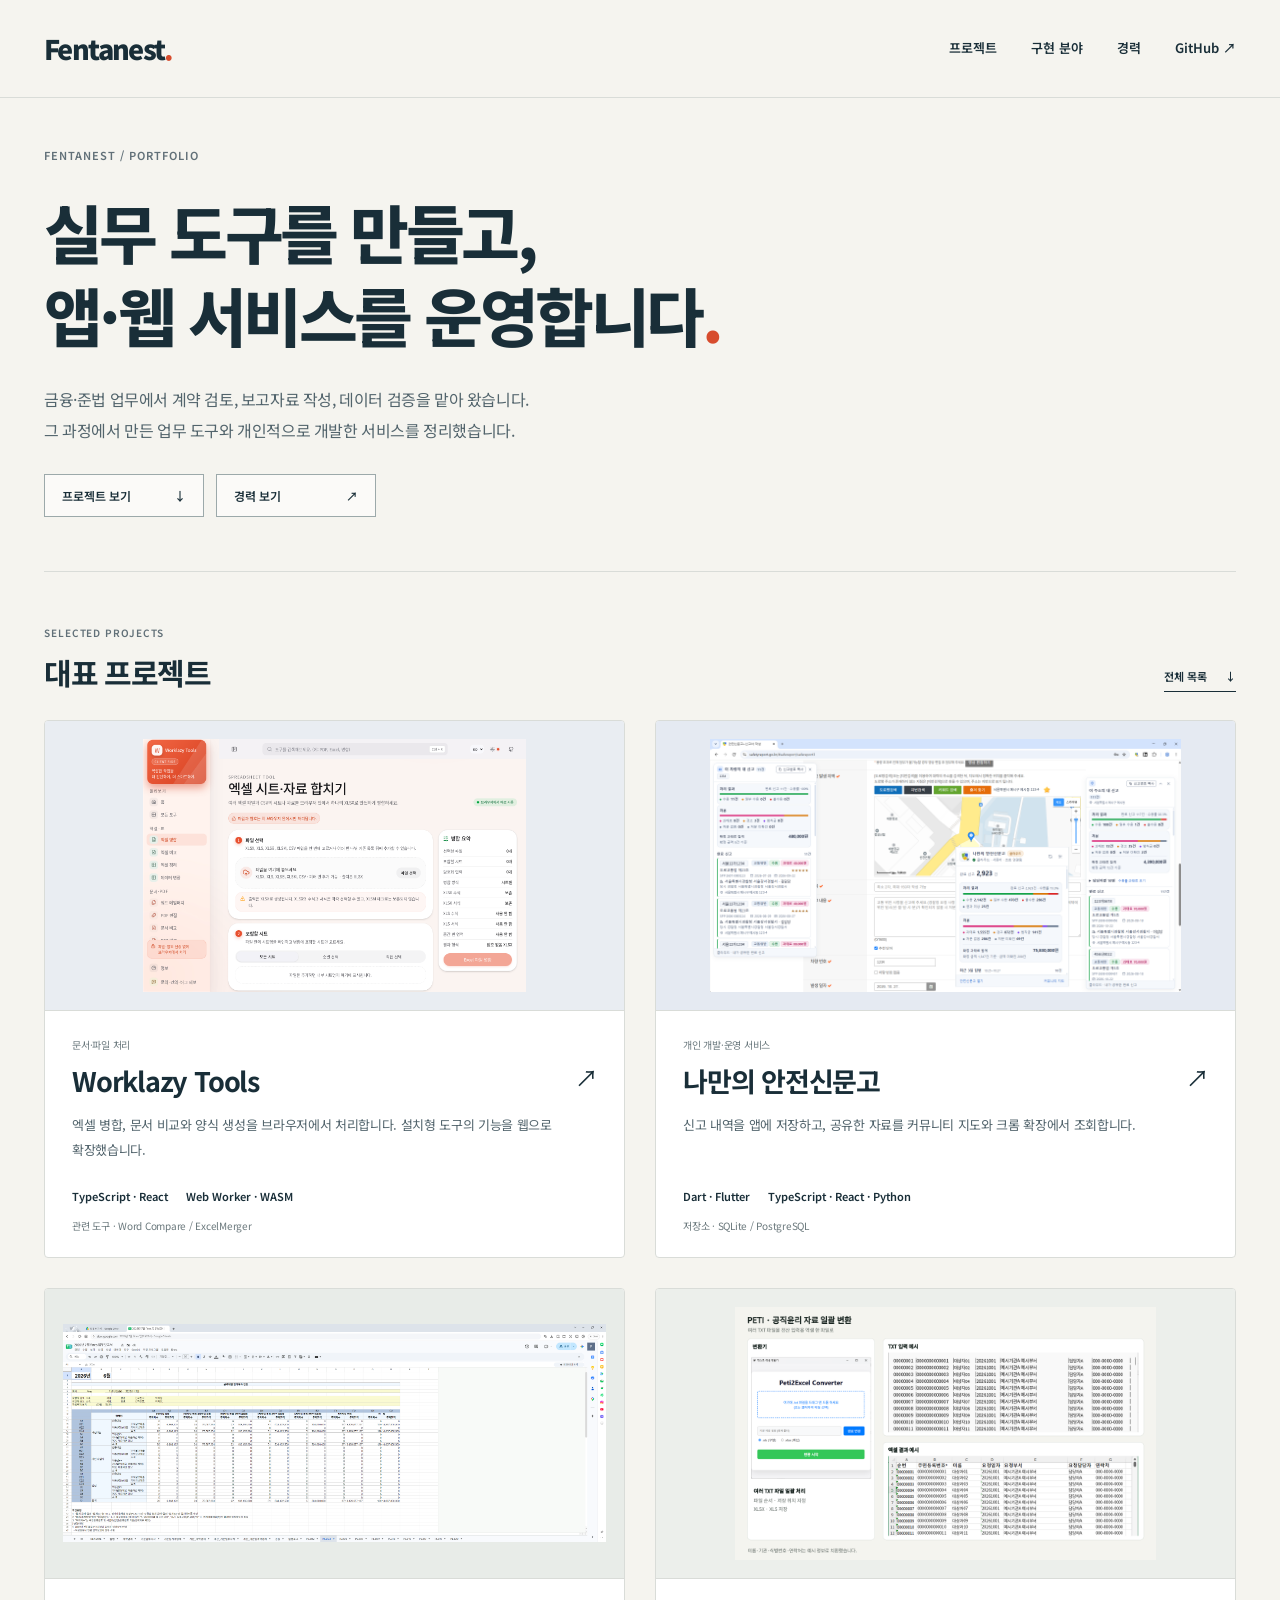
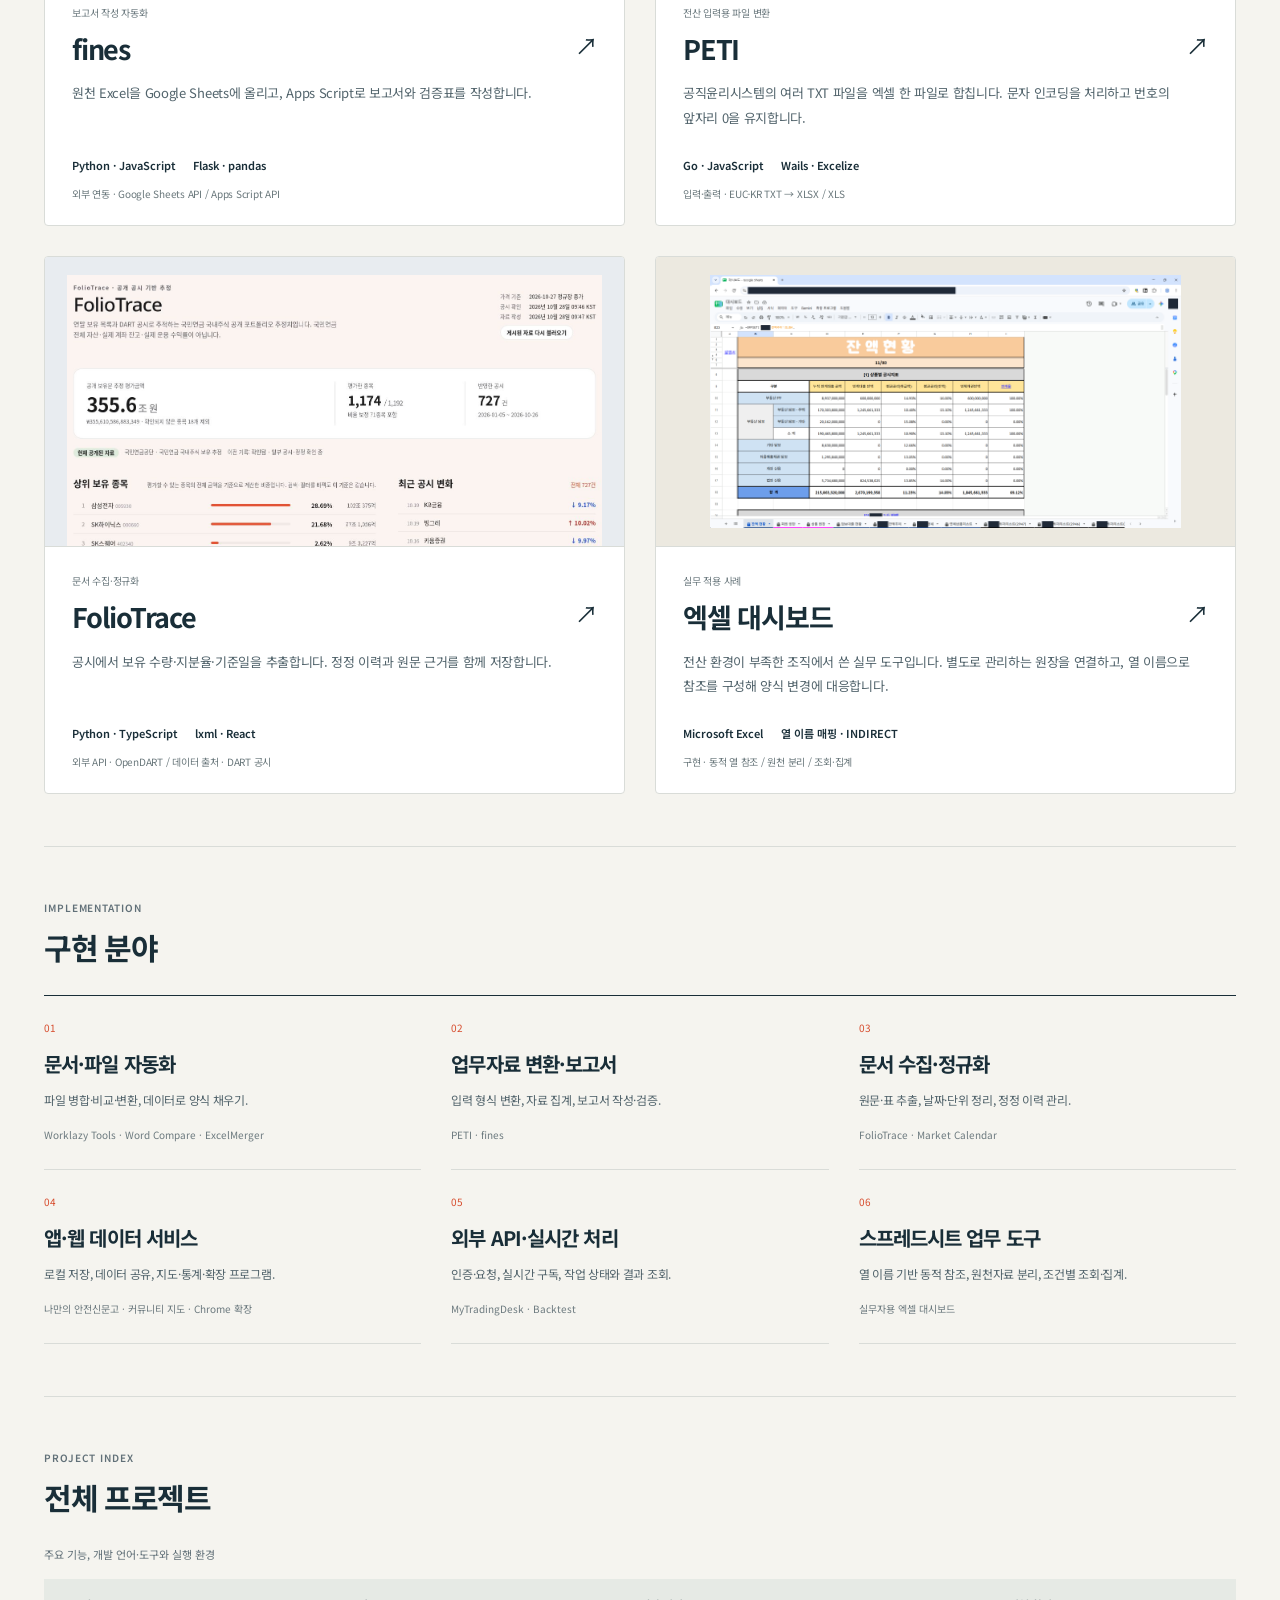
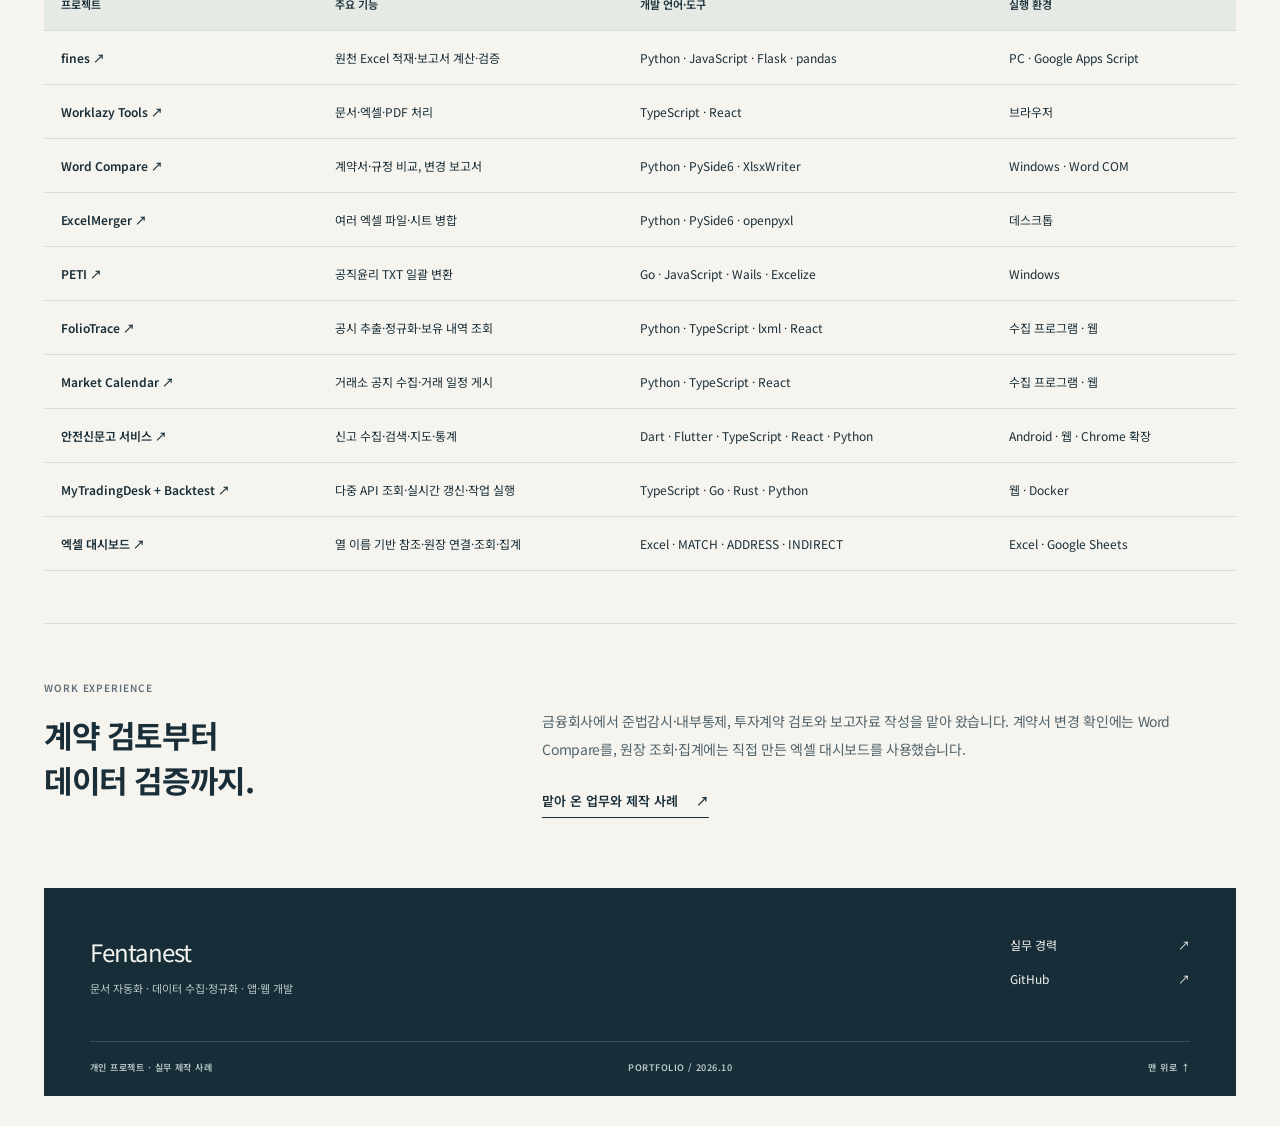
==== commit da8d0610: "Explain dynamic column references and separate source sheets; reorder selected projects" ====
--- a/index.html
+++ b/index.html
@@ -10,12 +10,12 @@
 </section>
 <section class="overview-section wrap" id="projects" aria-labelledby="projects-title">
 <div class="overview-section-heading"><div><p class="eyebrow">SELECTED PROJECTS</p><h2 id="projects-title">대표 프로젝트</h2></div><a class="text-link" href="#project-list">전체 목록 <span aria-hidden="true">↓</span></a></div><div class="selected-projects">
-<article class="project-card"><a href="projects/fines.html"><div class="project-card-image image-fines"><img src="assets/fines-report-summary.png" alt="fines가 Google Sheets에 작성한 금감원 보고서 화면" loading="eager" decoding="async" width="2048" height="821"></div><div class="project-card-copy"><p class="project-context">보고서 작성 자동화</p><h3>fines <span aria-hidden="true">↗</span></h3><p>원천 Excel을 Google Sheets에 올리고, Apps Script로 보고서와 검증표를 작성합니다.</p><div class="project-card-stack"><span>Python · JavaScript</span><span>Flask · pandas</span></div><p class="project-card-detail">외부 연동 · Google Sheets API / Apps Script API</p></div></a></article>
 <article class="project-card"><a href="projects/worklazy.html"><div class="project-card-image image-worklazy"><img src="assets/worklazy-excel-merger.png" alt="Worklazy Tools의 엑셀 파일 병합 설정 화면" loading="eager" decoding="async" width="1365" height="900"></div><div class="project-card-copy"><p class="project-context">문서·파일 처리</p><h3>Worklazy Tools <span aria-hidden="true">↗</span></h3><p>엑셀 병합, 문서 비교와 양식 생성을 브라우저에서 처리합니다. 설치형 도구의 기능을 웹으로 확장했습니다.</p><div class="project-card-stack"><span>TypeScript · React</span><span>Web Worker · WASM</span></div><p class="project-card-detail">관련 도구 · Word Compare / ExcelMerger</p></div></a></article>
-<article class="project-card"><a href="projects/safetyreport.html"><div class="project-card-image image-safety"><img src="assets/safety-chrome-extension-combined.png" alt="안전신문고 Chrome 확장의 통계·차량별·주소별 조회 화면" loading="lazy" decoding="async" width="1920" height="1032"></div><div class="project-card-copy"><p class="project-context">개인 개발·운영 서비스</p><h3>나만의 안전신문고 <span aria-hidden="true">↗</span></h3><p>신고 내역을 앱에 저장하고, 공유한 자료를 커뮤니티 지도와 크롬 확장에서 조회합니다.</p><div class="project-card-stack"><span>Dart · Flutter</span><span>TypeScript · React · Python</span></div><p class="project-card-detail">저장소 · SQLite / PostgreSQL</p></div></a></article>
+<article class="project-card"><a href="projects/safetyreport.html"><div class="project-card-image image-safety"><img src="assets/safety-chrome-extension-combined.png" alt="안전신문고 Chrome 확장의 통계·차량별·주소별 조회 화면" loading="eager" decoding="async" width="1920" height="1032"></div><div class="project-card-copy"><p class="project-context">개인 개발·운영 서비스</p><h3>나만의 안전신문고 <span aria-hidden="true">↗</span></h3><p>신고 내역을 앱에 저장하고, 공유한 자료를 커뮤니티 지도와 크롬 확장에서 조회합니다.</p><div class="project-card-stack"><span>Dart · Flutter</span><span>TypeScript · React · Python</span></div><p class="project-card-detail">저장소 · SQLite / PostgreSQL</p></div></a></article>
+<article class="project-card"><a href="projects/fines.html"><div class="project-card-image image-fines"><img src="assets/fines-report-summary.png" alt="fines가 Google Sheets에 작성한 금감원 보고서 화면" loading="lazy" decoding="async" width="2048" height="821"></div><div class="project-card-copy"><p class="project-context">보고서 작성 자동화</p><h3>fines <span aria-hidden="true">↗</span></h3><p>원천 Excel을 Google Sheets에 올리고, Apps Script로 보고서와 검증표를 작성합니다.</p><div class="project-card-stack"><span>Python · JavaScript</span><span>Flask · pandas</span></div><p class="project-card-detail">외부 연동 · Google Sheets API / Apps Script API</p></div></a></article>
+<article class="project-card"><a href="projects/peti.html"><div class="project-card-image image-peti"><img src="assets/peti-showcase.png" alt="PETI 변환기와 익명 처리한 TXT 입력·엑셀 결과 예시" loading="lazy" decoding="async" width="2200" height="1320"></div><div class="project-card-copy"><p class="project-context">전산 입력용 파일 변환</p><h3>PETI <span aria-hidden="true">↗</span></h3><p>공직윤리시스템의 여러 TXT 파일을 엑셀 한 파일로 합칩니다. 문자 인코딩을 처리하고 번호의 앞자리 0을 유지합니다.</p><div class="project-card-stack"><span>Go · JavaScript</span><span>Wails · Excelize</span></div><p class="project-card-detail">입력·출력 · EUC-KR TXT → XLSX / XLS</p></div></a></article>
 <article class="project-card"><a href="projects/data-tools.html#foliotrace"><div class="project-card-image image-folio"><img src="assets/foliotrace-overview.png" alt="FolioTrace의 국민연금 공개 보유 추정치와 종목 조회 화면" loading="lazy" decoding="async" width="1331" height="1138"></div><div class="project-card-copy"><p class="project-context">문서 수집·정규화</p><h3>FolioTrace <span aria-hidden="true">↗</span></h3><p>공시에서 보유 수량·지분율·기준일을 추출합니다. 정정 이력과 원문 근거를 함께 저장합니다.</p><div class="project-card-stack"><span>Python · TypeScript</span><span>lxml · React</span></div><p class="project-card-detail">외부 API · OpenDART / 데이터 출처 · DART 공시</p></div></a></article>
-<article class="project-card"><a href="projects/peti.html"><div class="project-card-image image-peti"><img src="assets/peti-showcase.png" alt="PETI 변환기와 익명 처리한 TXT 입력·엑셀 결과 예시" loading="lazy" decoding="async" width="2200" height="1320"></div><div class="project-card-copy"><p class="project-context">전산 입력용 파일 변환</p><h3>PETI <span aria-hidden="true">↗</span></h3><p>공직윤리시스템의 여러 TXT 파일을 엑셀 한 파일로 합칩니다. 문자 인코딩을 처리하고 번호의 앞자리 0을 유지합니다.</p><div class="project-card-stack"><span>Go · JavaScript</span><span>Wails · Excelize</span></div><p class="project-card-detail">입력·출력 · EUC-KR TXT → XLSX / XLS</p></div></a></article>
-<article class="project-card"><a href="projects/spreadsheets.html"><div class="project-card-image image-sheet"><img src="assets/dashboard-02.png?v=20261026-2" alt="개인·회사 식별정보를 가린 상품별 잔액·연체율 대시보드" loading="lazy" decoding="async" width="1920" height="1032"></div><div class="project-card-copy"><p class="project-context">실무 적용 사례</p><h3>엑셀 대시보드 <span aria-hidden="true">↗</span></h3><p>전산 환경이 부족한 조직의 실무 도구입니다. 원장을 연결해 회원·상품·잔액·연체율을 조회합니다.</p><div class="project-card-stack"><span>Microsoft Excel</span><span>LET · VLOOKUP · IFNA</span></div><p class="project-card-detail">제작 범위 · 원장 연결 / 수식 / 조회·집계 화면 5종</p></div></a></article>
+<article class="project-card"><a href="projects/spreadsheets.html"><div class="project-card-image image-sheet"><img src="assets/dashboard-02.png?v=20261026-2" alt="개인·회사 식별정보를 가린 상품별 잔액·연체율 대시보드" loading="lazy" decoding="async" width="1920" height="1032"></div><div class="project-card-copy"><p class="project-context">실무 적용 사례</p><h3>엑셀 대시보드 <span aria-hidden="true">↗</span></h3><p>전산 환경이 부족한 조직에서 쓴 실무 도구입니다. 별도로 관리하는 원장을 연결하고, 열 이름으로 참조를 구성해 양식 변경에 대응합니다.</p><div class="project-card-stack"><span>Microsoft Excel</span><span>열 이름 매핑 · INDIRECT</span></div><p class="project-card-detail">구현 · 동적 열 참조 / 원천 분리 / 조회·집계</p></div></a></article>
 </div></section>
 <section class="overview-section wrap" id="services" aria-labelledby="services-title"><div class="overview-section-heading"><div><p class="eyebrow">IMPLEMENTATION</p><h2 id="services-title">구현 분야</h2></div></div><div class="capability-grid">
 <a href="projects/worklazy.html"><span class="capability-number">01</span><h3>문서·파일 자동화</h3><p>파일 병합·비교·변환, 데이터로 양식 채우기.</p><span class="capability-projects">Worklazy Tools · Word Compare · ExcelMerger</span></a>
@@ -23,7 +23,7 @@
 <a href="projects/data-tools.html"><span class="capability-number">03</span><h3>문서 수집·정규화</h3><p>원문·표 추출, 날짜·단위 정리, 정정 이력 관리.</p><span class="capability-projects">FolioTrace · Market Calendar</span></a>
 <a href="projects/safetyreport.html"><span class="capability-number">04</span><h3>앱·웹 데이터 서비스</h3><p>로컬 저장, 데이터 공유, 지도·통계·확장 프로그램.</p><span class="capability-projects">나만의 안전신문고 · 커뮤니티 지도 · Chrome 확장</span></a>
 <a href="projects/api-integration.html"><span class="capability-number">05</span><h3>외부 API·실시간 처리</h3><p>인증·요청, 실시간 구독, 작업 상태와 결과 조회.</p><span class="capability-projects">MyTradingDesk · Backtest</span></a>
-<a href="projects/spreadsheets.html"><span class="capability-number">06</span><h3>스프레드시트 업무 도구</h3><p>원장 연결, 조건별 검색, 잔액·비율 집계.</p><span class="capability-projects">실무자용 엑셀 대시보드</span></a>
+<a href="projects/spreadsheets.html"><span class="capability-number">06</span><h3>스프레드시트 업무 도구</h3><p>열 이름 기반 동적 참조, 원천자료 분리, 조건별 조회·집계.</p><span class="capability-projects">실무자용 엑셀 대시보드</span></a>
 </div></section>
 <section class="overview-section wrap" id="project-list" aria-labelledby="project-list-title"><div class="overview-section-heading"><div><p class="eyebrow">PROJECT INDEX</p><h2 id="project-list-title">전체 프로젝트</h2></div></div><div class="table-scroll project-list-table" tabindex="0" role="region" aria-label="전체 프로젝트 표. 좁은 화면에서는 가로로 스크롤할 수 있습니다."><table><caption>주요 기능, 개발 언어·도구와 실행 환경</caption><thead><tr><th scope="col">프로젝트</th><th scope="col">주요 기능</th><th scope="col">개발 언어·도구</th><th scope="col">실행 환경</th></tr></thead><tbody>
 <tr><th scope="row"><a href="projects/fines.html">fines ↗</a></th><td>원천 Excel 적재·보고서 계산·검증</td><td>Python · JavaScript · Flask · pandas</td><td>PC · Google Apps Script</td></tr>
@@ -35,7 +35,7 @@
 <tr><th scope="row"><a href="projects/data-tools.html#market-calendar">Market Calendar ↗</a></th><td>거래소 공지 수집·거래 일정 게시</td><td>Python · TypeScript · React</td><td>수집 프로그램 · 웹</td></tr>
 <tr><th scope="row"><a href="projects/safetyreport.html">안전신문고 서비스 ↗</a></th><td>신고 수집·검색·지도·통계</td><td>Dart · Flutter · TypeScript · React · Python</td><td>Android · 웹 · Chrome 확장</td></tr>
 <tr><th scope="row"><a href="projects/api-integration.html">MyTradingDesk + Backtest ↗</a></th><td>다중 API 조회·실시간 갱신·작업 실행</td><td>TypeScript · Go · Rust · Python</td><td>웹 · Docker</td></tr>
-<tr><th scope="row"><a href="projects/spreadsheets.html">엑셀 대시보드 ↗</a></th><td>회원·상품·잔액·연체율 조회</td><td>Excel 수식: LET · VLOOKUP · IFNA</td><td>Microsoft Excel</td></tr>
+<tr><th scope="row"><a href="projects/spreadsheets.html">엑셀 대시보드 ↗</a></th><td>열 이름 기반 참조·원장 연결·조회·집계</td><td>Excel · MATCH · ADDRESS · INDIRECT</td><td>Excel · Google Sheets</td></tr>
 </tbody></table></div></section><section class="overview-career wrap" aria-labelledby="career-title"><div><p class="eyebrow">WORK EXPERIENCE</p><h2 id="career-title">계약 검토부터<br>데이터 검증까지.</h2></div><div><p>금융회사에서 준법감시·내부통제, 투자계약 검토와 보고자료 작성을 맡아 왔습니다. 계약서 변경 확인에는 Word Compare를, 원장 조회·집계에는 직접 만든 엑셀 대시보드를 사용했습니다.</p><a class="text-link" href="career.html">맡아 온 업무와 제작 사례 <span aria-hidden="true">↗</span></a></div></section></main>
 <footer class="site-footer"><div class="footer-top"><p>Fentanest<span class="footer-sub">문서 자동화 · 데이터 수집·정규화 · 앱·웹 개발</span></p><div><a href="career.html">실무 경력 <span aria-hidden="true">↗</span></a><a href="https://github.com/Fentanest" target="_blank" rel="noopener noreferrer">GitHub <span aria-hidden="true">↗</span></a></div></div><div class="footer-bottom"><span>개인 프로젝트 · 실무 제작 사례</span><span>PORTFOLIO / 2026.10</span><a href="#top">맨 위로 ↑</a></div></footer>
 </body></html>
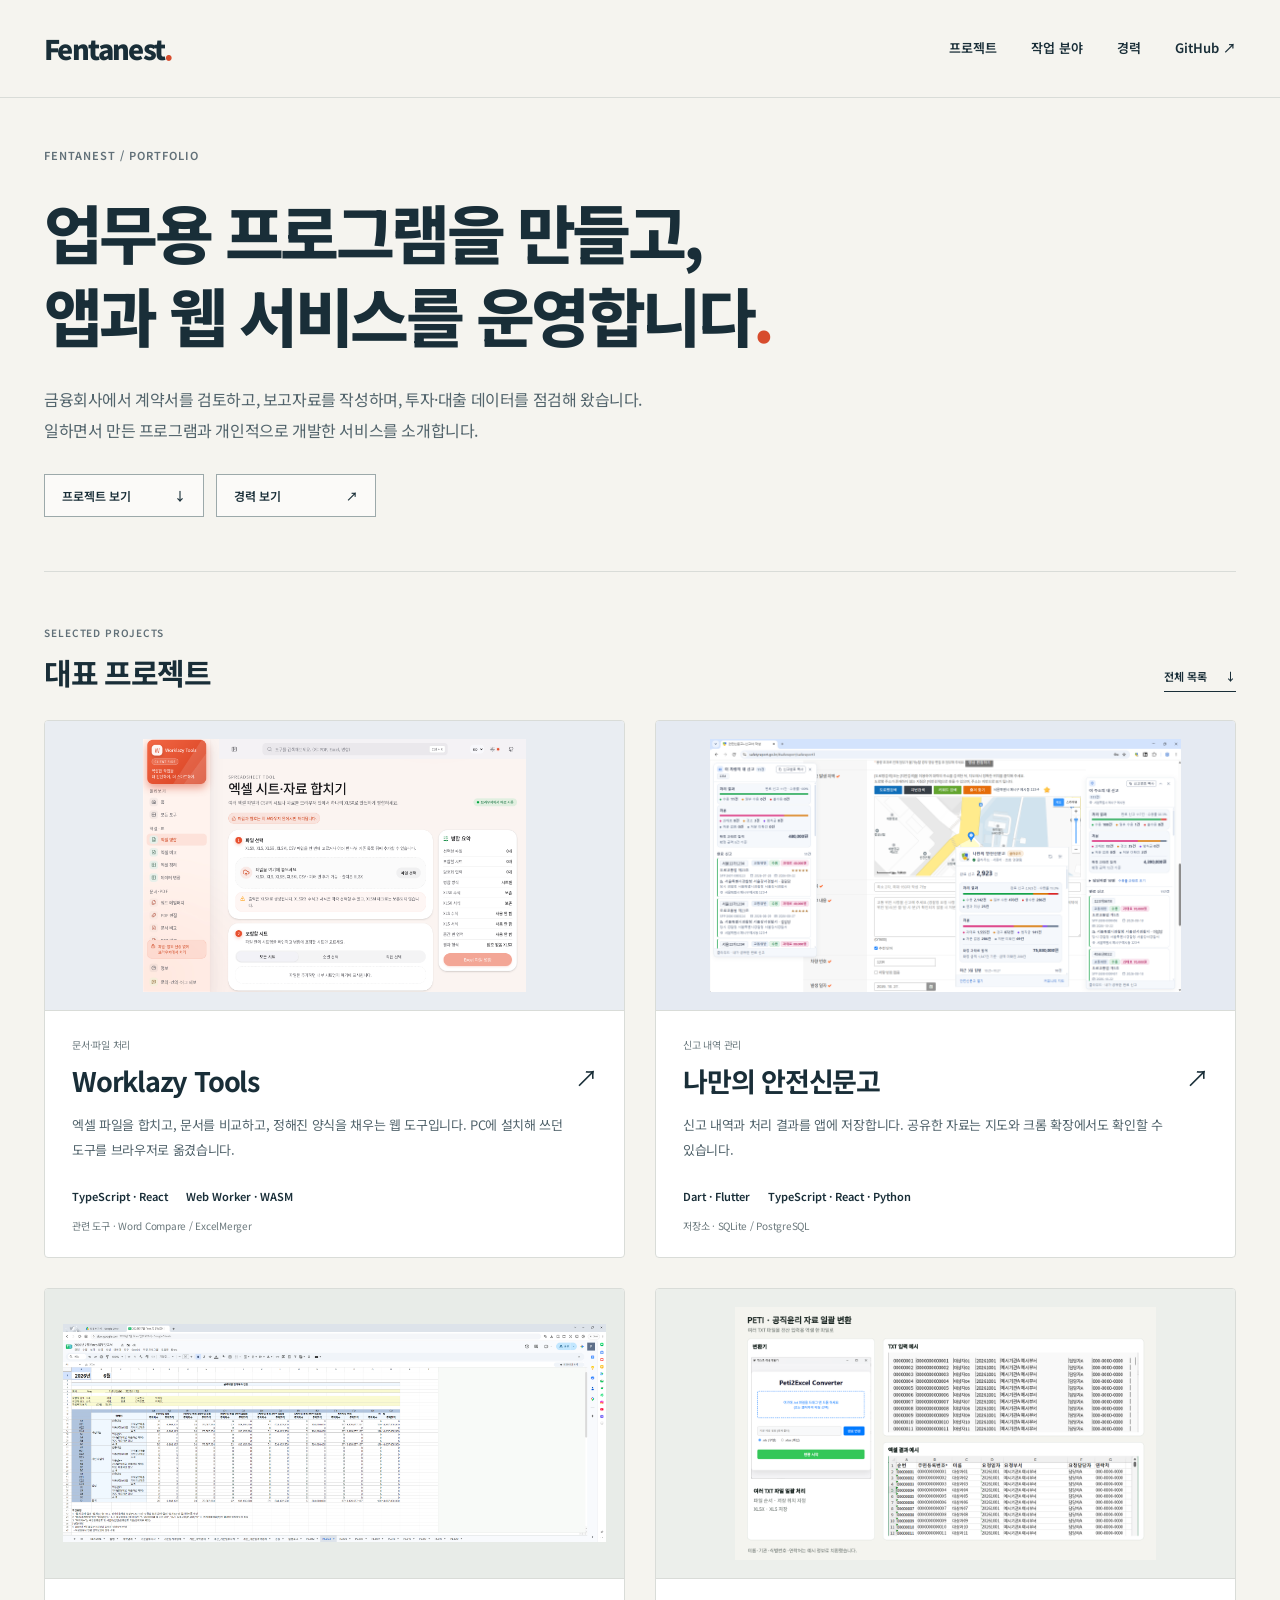
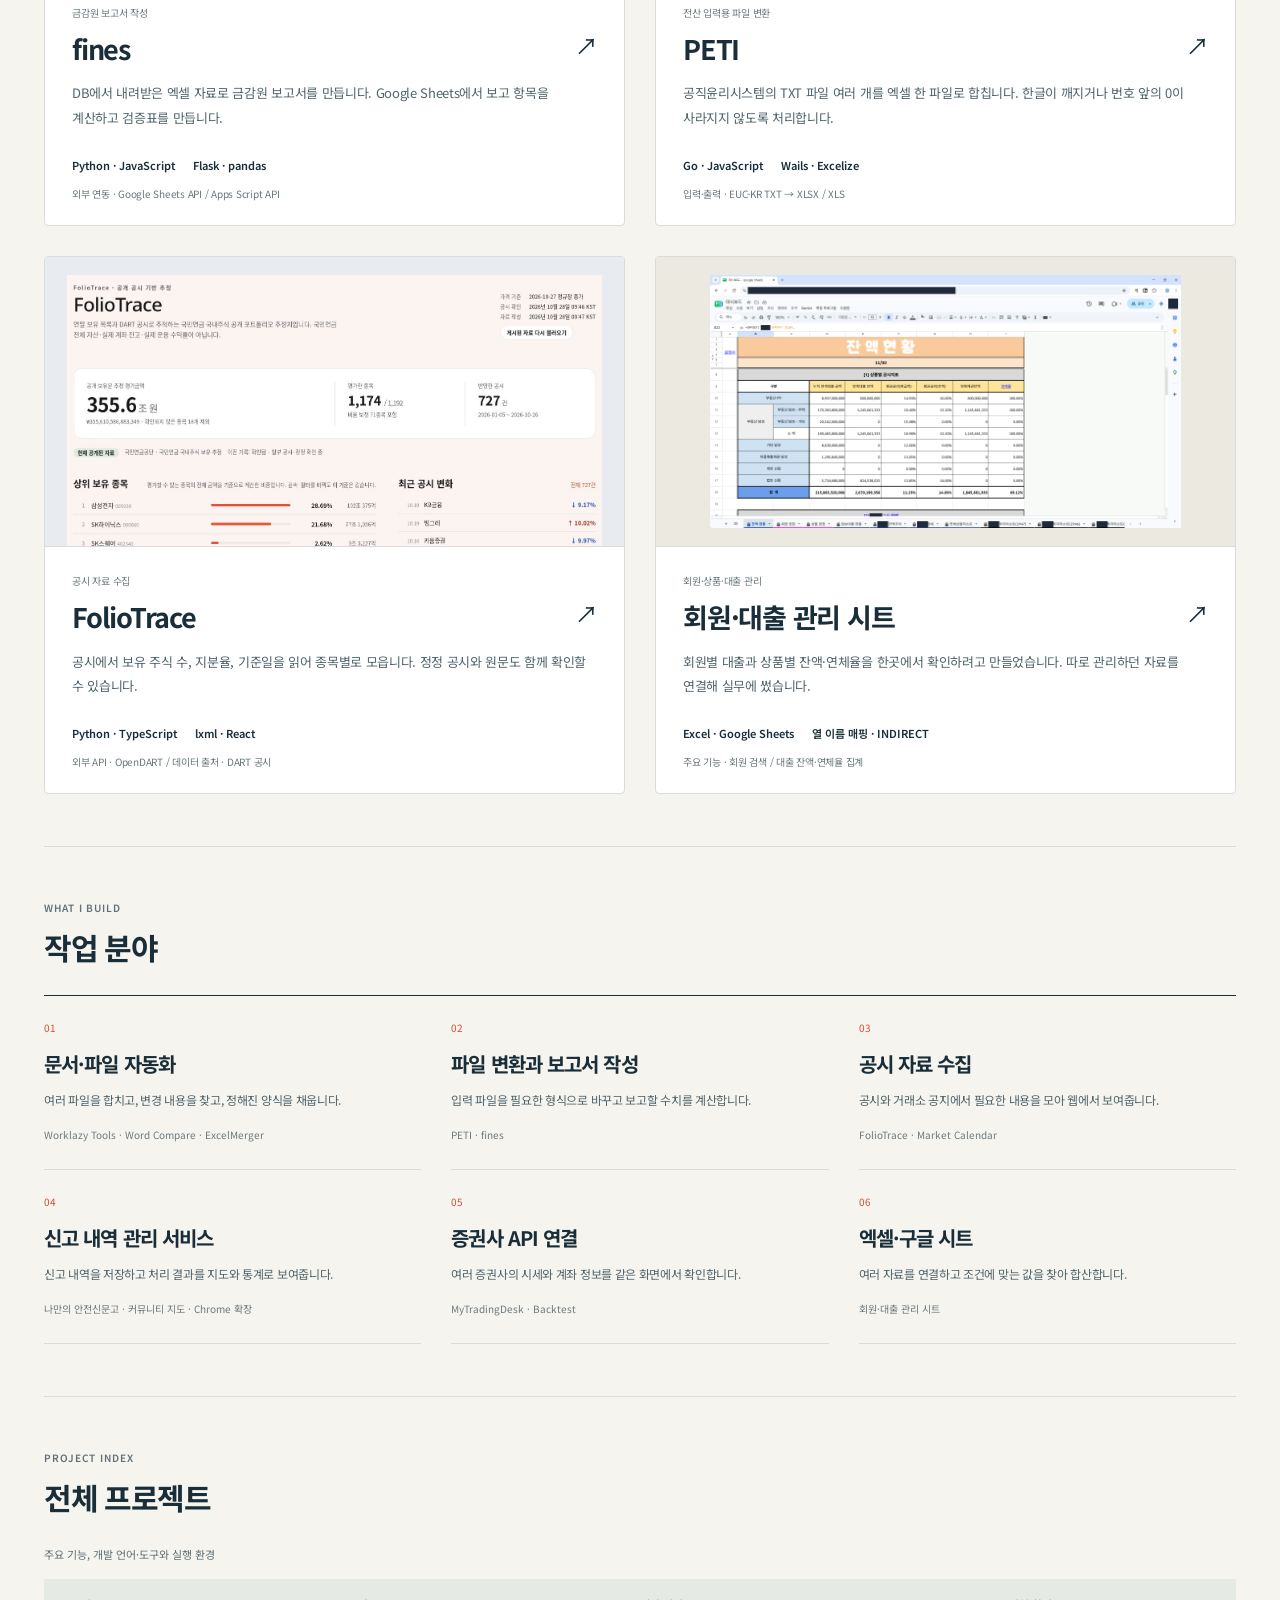
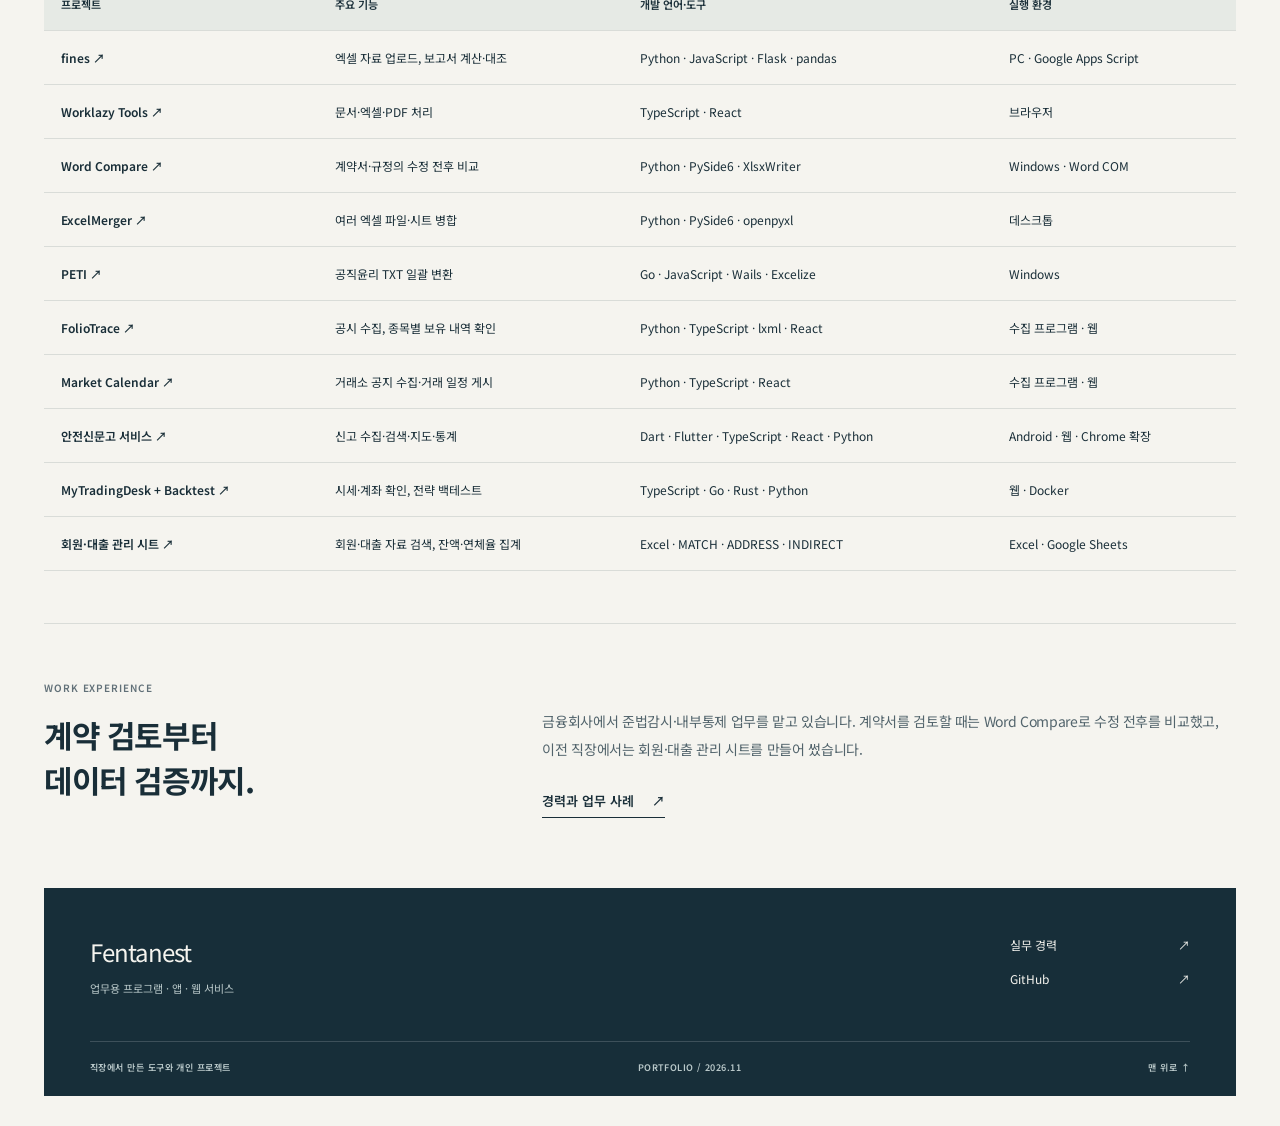
==== commit de8ee7ad: "Rewrite portfolio copy in plain Korean" ====
--- a/index.html
+++ b/index.html
@@ -1,41 +1,41 @@
 <!doctype html>
-<html lang="ko"><head><meta charset="utf-8"><meta name="viewport" content="width=device-width, initial-scale=1"><meta name="color-scheme" content="light"><meta name="theme-color" content="#f5f4ef"><title>실무 도구와 앱·웹 개발 · Fentanest</title><meta name="description" content="금융·준법 실무에서 만든 업무 도구와 개인 개발 프로젝트. 문서 자동화, 데이터 수집·정규화, API 연동, 앱·웹 서비스의 실제 화면과 구현 내용."><meta property="og:type" content="website"><meta property="og:locale" content="ko_KR"><meta property="og:title" content="실무 도구와 앱·웹 개발 · Fentanest"><meta property="og:description" content="계약 검토·보고자료 작성·데이터 검증 경험과 업무 도구 제작. 실제 화면, 주요 기능, 기술 구성과 경력을 정리했습니다."><link rel="icon" href="assets/favicon.svg" type="image/svg+xml"><link rel="stylesheet" href="assets/site.css"><link rel="stylesheet" href="assets/services.css"><link rel="stylesheet" href="assets/technical.css"><link rel="stylesheet" href="assets/portfolio.css?v=20261029"></head>
-<body id="top"><a class="skip-link" href="#main">본문으로 이동</a><header class="site-header"><div class="header-inner"><a class="wordmark" href="index.html" aria-label="Fentanest 포트폴리오 홈">Fentanest<span>.</span></a><nav aria-label="주 메뉴"><a href="index.html#projects">프로젝트</a><a href="index.html#services">구현 분야</a><a href="career.html">경력</a><a href="https://github.com/Fentanest" target="_blank" rel="noopener noreferrer">GitHub <span aria-hidden="true">↗</span></a></nav></div></header>
+<html lang="ko"><head><meta charset="utf-8"><meta name="viewport" content="width=device-width, initial-scale=1"><meta name="color-scheme" content="light"><meta name="theme-color" content="#f5f4ef"><title>업무용 프로그램과 앱·웹 서비스 · Fentanest</title><meta name="description" content="계약서 비교 프로그램, 보고서 작성 도구, 회원·대출 관리 시트와 개인적으로 개발한 앱·웹 서비스를 소개합니다."><meta property="og:type" content="website"><meta property="og:locale" content="ko_KR"><meta property="og:title" content="업무용 프로그램과 앱·웹 서비스 · Fentanest"><meta property="og:description" content="금융회사에서 맡아 온 업무와 직접 만든 프로그램을 소개합니다. 각 프로젝트의 기능, 사용 화면, 제작 과정을 담았습니다."><link rel="icon" href="assets/favicon.svg" type="image/svg+xml"><link rel="stylesheet" href="assets/site.css"><link rel="stylesheet" href="assets/services.css"><link rel="stylesheet" href="assets/technical.css"><link rel="stylesheet" href="assets/portfolio.css?v=20261029"></head>
+<body id="top"><a class="skip-link" href="#main">본문으로 이동</a><header class="site-header"><div class="header-inner"><a class="wordmark" href="index.html" aria-label="Fentanest 포트폴리오 홈">Fentanest<span>.</span></a><nav aria-label="주 메뉴"><a href="index.html#projects">프로젝트</a><a href="index.html#services">작업 분야</a><a href="career.html">경력</a><a href="https://github.com/Fentanest" target="_blank" rel="noopener noreferrer">GitHub <span aria-hidden="true">↗</span></a></nav></div></header>
 <main id="main">
 <section class="overview-hero wrap" aria-labelledby="overview-title">
 <p class="eyebrow">FENTANEST / PORTFOLIO</p>
-<h1 id="overview-title">실무 도구를 만들고,<br>앱·웹 서비스를 운영합니다<span>.</span></h1>
-<p class="overview-intro">금융·준법 업무에서 계약 검토, 보고자료 작성, 데이터 검증을 맡아 왔습니다.<br>그 과정에서 만든 업무 도구와 개인적으로 개발한 서비스를 정리했습니다.</p>
+<h1 id="overview-title">업무용 프로그램을 만들고,<br>앱과 웹 서비스를 운영합니다<span>.</span></h1>
+<p class="overview-intro">금융회사에서 계약서를 검토하고, 보고자료를 작성하며, 투자·대출 데이터를 점검해 왔습니다.<br>일하면서 만든 프로그램과 개인적으로 개발한 서비스를 소개합니다.</p>
 <div class="overview-actions"><a class="outline-button" href="#projects">프로젝트 보기 <span aria-hidden="true">↓</span></a><a class="outline-button" href="career.html">경력 보기 <span aria-hidden="true">↗</span></a></div>
 </section>
 <section class="overview-section wrap" id="projects" aria-labelledby="projects-title">
 <div class="overview-section-heading"><div><p class="eyebrow">SELECTED PROJECTS</p><h2 id="projects-title">대표 프로젝트</h2></div><a class="text-link" href="#project-list">전체 목록 <span aria-hidden="true">↓</span></a></div><div class="selected-projects">
-<article class="project-card"><a href="projects/worklazy.html"><div class="project-card-image image-worklazy"><img src="assets/worklazy-excel-merger.png" alt="Worklazy Tools의 엑셀 파일 병합 설정 화면" loading="eager" decoding="async" width="1365" height="900"></div><div class="project-card-copy"><p class="project-context">문서·파일 처리</p><h3>Worklazy Tools <span aria-hidden="true">↗</span></h3><p>엑셀 병합, 문서 비교와 양식 생성을 브라우저에서 처리합니다. 설치형 도구의 기능을 웹으로 확장했습니다.</p><div class="project-card-stack"><span>TypeScript · React</span><span>Web Worker · WASM</span></div><p class="project-card-detail">관련 도구 · Word Compare / ExcelMerger</p></div></a></article>
-<article class="project-card"><a href="projects/safetyreport.html"><div class="project-card-image image-safety"><img src="assets/safety-chrome-extension-combined.png" alt="안전신문고 Chrome 확장의 통계·차량별·주소별 조회 화면" loading="eager" decoding="async" width="1920" height="1032"></div><div class="project-card-copy"><p class="project-context">개인 개발·운영 서비스</p><h3>나만의 안전신문고 <span aria-hidden="true">↗</span></h3><p>신고 내역을 앱에 저장하고, 공유한 자료를 커뮤니티 지도와 크롬 확장에서 조회합니다.</p><div class="project-card-stack"><span>Dart · Flutter</span><span>TypeScript · React · Python</span></div><p class="project-card-detail">저장소 · SQLite / PostgreSQL</p></div></a></article>
-<article class="project-card"><a href="projects/fines.html"><div class="project-card-image image-fines"><img src="assets/fines-report-summary.png" alt="fines가 Google Sheets에 작성한 금감원 보고서 화면" loading="lazy" decoding="async" width="2048" height="821"></div><div class="project-card-copy"><p class="project-context">보고서 작성 자동화</p><h3>fines <span aria-hidden="true">↗</span></h3><p>원천 Excel을 Google Sheets에 올리고, Apps Script로 보고서와 검증표를 작성합니다.</p><div class="project-card-stack"><span>Python · JavaScript</span><span>Flask · pandas</span></div><p class="project-card-detail">외부 연동 · Google Sheets API / Apps Script API</p></div></a></article>
-<article class="project-card"><a href="projects/peti.html"><div class="project-card-image image-peti"><img src="assets/peti-showcase.png" alt="PETI 변환기와 익명 처리한 TXT 입력·엑셀 결과 예시" loading="lazy" decoding="async" width="2200" height="1320"></div><div class="project-card-copy"><p class="project-context">전산 입력용 파일 변환</p><h3>PETI <span aria-hidden="true">↗</span></h3><p>공직윤리시스템의 여러 TXT 파일을 엑셀 한 파일로 합칩니다. 문자 인코딩을 처리하고 번호의 앞자리 0을 유지합니다.</p><div class="project-card-stack"><span>Go · JavaScript</span><span>Wails · Excelize</span></div><p class="project-card-detail">입력·출력 · EUC-KR TXT → XLSX / XLS</p></div></a></article>
-<article class="project-card"><a href="projects/data-tools.html#foliotrace"><div class="project-card-image image-folio"><img src="assets/foliotrace-overview.png" alt="FolioTrace의 국민연금 공개 보유 추정치와 종목 조회 화면" loading="lazy" decoding="async" width="1331" height="1138"></div><div class="project-card-copy"><p class="project-context">문서 수집·정규화</p><h3>FolioTrace <span aria-hidden="true">↗</span></h3><p>공시에서 보유 수량·지분율·기준일을 추출합니다. 정정 이력과 원문 근거를 함께 저장합니다.</p><div class="project-card-stack"><span>Python · TypeScript</span><span>lxml · React</span></div><p class="project-card-detail">외부 API · OpenDART / 데이터 출처 · DART 공시</p></div></a></article>
-<article class="project-card"><a href="projects/spreadsheets.html"><div class="project-card-image image-sheet"><img src="assets/dashboard-02.png?v=20261026-2" alt="개인·회사 식별정보를 가린 상품별 잔액·연체율 대시보드" loading="lazy" decoding="async" width="1920" height="1032"></div><div class="project-card-copy"><p class="project-context">실무 적용 사례</p><h3>엑셀 대시보드 <span aria-hidden="true">↗</span></h3><p>전산 환경이 부족한 조직에서 쓴 실무 도구입니다. 별도로 관리하는 원장을 연결하고, 열 이름으로 참조를 구성해 양식 변경에 대응합니다.</p><div class="project-card-stack"><span>Microsoft Excel</span><span>열 이름 매핑 · INDIRECT</span></div><p class="project-card-detail">구현 · 동적 열 참조 / 원천 분리 / 조회·집계</p></div></a></article>
+<article class="project-card"><a href="projects/worklazy.html"><div class="project-card-image image-worklazy"><img src="assets/worklazy-excel-merger.png" alt="Worklazy Tools의 엑셀 파일 병합 설정 화면" loading="eager" decoding="async" width="1365" height="900"></div><div class="project-card-copy"><p class="project-context">문서·파일 처리</p><h3>Worklazy Tools <span aria-hidden="true">↗</span></h3><p>엑셀 파일을 합치고, 문서를 비교하고, 정해진 양식을 채우는 웹 도구입니다. PC에 설치해 쓰던 도구를 브라우저로 옮겼습니다.</p><div class="project-card-stack"><span>TypeScript · React</span><span>Web Worker · WASM</span></div><p class="project-card-detail">관련 도구 · Word Compare / ExcelMerger</p></div></a></article>
+<article class="project-card"><a href="projects/safetyreport.html"><div class="project-card-image image-safety"><img src="assets/safety-chrome-extension-combined.png" alt="안전신문고 Chrome 확장의 통계·차량별·주소별 조회 화면" loading="eager" decoding="async" width="1920" height="1032"></div><div class="project-card-copy"><p class="project-context">신고 내역 관리</p><h3>나만의 안전신문고 <span aria-hidden="true">↗</span></h3><p>신고 내역과 처리 결과를 앱에 저장합니다. 공유한 자료는 지도와 크롬 확장에서도 확인할 수 있습니다.</p><div class="project-card-stack"><span>Dart · Flutter</span><span>TypeScript · React · Python</span></div><p class="project-card-detail">저장소 · SQLite / PostgreSQL</p></div></a></article>
+<article class="project-card"><a href="projects/fines.html"><div class="project-card-image image-fines"><img src="assets/fines-report-summary.png" alt="fines가 Google Sheets에 작성한 금감원 보고서 화면" loading="lazy" decoding="async" width="2048" height="821"></div><div class="project-card-copy"><p class="project-context">금감원 보고서 작성</p><h3>fines <span aria-hidden="true">↗</span></h3><p>DB에서 내려받은 엑셀 자료로 금감원 보고서를 만듭니다. Google Sheets에서 보고 항목을 계산하고 검증표를 만듭니다.</p><div class="project-card-stack"><span>Python · JavaScript</span><span>Flask · pandas</span></div><p class="project-card-detail">외부 연동 · Google Sheets API / Apps Script API</p></div></a></article>
+<article class="project-card"><a href="projects/peti.html"><div class="project-card-image image-peti"><img src="assets/peti-showcase.png" alt="PETI 변환기와 익명 처리한 TXT 입력·엑셀 결과 예시" loading="lazy" decoding="async" width="2200" height="1320"></div><div class="project-card-copy"><p class="project-context">전산 입력용 파일 변환</p><h3>PETI <span aria-hidden="true">↗</span></h3><p>공직윤리시스템의 TXT 파일 여러 개를 엑셀 한 파일로 합칩니다. 한글이 깨지거나 번호 앞의 0이 사라지지 않도록 처리합니다.</p><div class="project-card-stack"><span>Go · JavaScript</span><span>Wails · Excelize</span></div><p class="project-card-detail">입력·출력 · EUC-KR TXT → XLSX / XLS</p></div></a></article>
+<article class="project-card"><a href="projects/data-tools.html#foliotrace"><div class="project-card-image image-folio"><img src="assets/foliotrace-overview.png" alt="FolioTrace의 국민연금 공개 보유 추정치와 종목 조회 화면" loading="lazy" decoding="async" width="1331" height="1138"></div><div class="project-card-copy"><p class="project-context">공시 자료 수집</p><h3>FolioTrace <span aria-hidden="true">↗</span></h3><p>공시에서 보유 주식 수, 지분율, 기준일을 읽어 종목별로 모읍니다. 정정 공시와 원문도 함께 확인할 수 있습니다.</p><div class="project-card-stack"><span>Python · TypeScript</span><span>lxml · React</span></div><p class="project-card-detail">외부 API · OpenDART / 데이터 출처 · DART 공시</p></div></a></article>
+<article class="project-card"><a href="projects/spreadsheets.html"><div class="project-card-image image-sheet"><img src="assets/dashboard-02.png?v=20261026-2" alt="상품별 대출 잔액과 연체율을 보여주는 시트" loading="lazy" decoding="async" width="1920" height="1032"></div><div class="project-card-copy"><p class="project-context">회원·상품·대출 관리</p><h3>회원·대출 관리 시트 <span aria-hidden="true">↗</span></h3><p>회원별 대출과 상품별 잔액·연체율을 한곳에서 확인하려고 만들었습니다. 따로 관리하던 자료를 연결해 실무에 썼습니다.</p><div class="project-card-stack"><span>Excel · Google Sheets</span><span>열 이름 매핑 · INDIRECT</span></div><p class="project-card-detail">주요 기능 · 회원 검색 / 대출 잔액·연체율 집계</p></div></a></article>
 </div></section>
-<section class="overview-section wrap" id="services" aria-labelledby="services-title"><div class="overview-section-heading"><div><p class="eyebrow">IMPLEMENTATION</p><h2 id="services-title">구현 분야</h2></div></div><div class="capability-grid">
-<a href="projects/worklazy.html"><span class="capability-number">01</span><h3>문서·파일 자동화</h3><p>파일 병합·비교·변환, 데이터로 양식 채우기.</p><span class="capability-projects">Worklazy Tools · Word Compare · ExcelMerger</span></a>
-<a href="projects/fines.html"><span class="capability-number">02</span><h3>업무자료 변환·보고서</h3><p>입력 형식 변환, 자료 집계, 보고서 작성·검증.</p><span class="capability-projects">PETI · fines</span></a>
-<a href="projects/data-tools.html"><span class="capability-number">03</span><h3>문서 수집·정규화</h3><p>원문·표 추출, 날짜·단위 정리, 정정 이력 관리.</p><span class="capability-projects">FolioTrace · Market Calendar</span></a>
-<a href="projects/safetyreport.html"><span class="capability-number">04</span><h3>앱·웹 데이터 서비스</h3><p>로컬 저장, 데이터 공유, 지도·통계·확장 프로그램.</p><span class="capability-projects">나만의 안전신문고 · 커뮤니티 지도 · Chrome 확장</span></a>
-<a href="projects/api-integration.html"><span class="capability-number">05</span><h3>외부 API·실시간 처리</h3><p>인증·요청, 실시간 구독, 작업 상태와 결과 조회.</p><span class="capability-projects">MyTradingDesk · Backtest</span></a>
-<a href="projects/spreadsheets.html"><span class="capability-number">06</span><h3>스프레드시트 업무 도구</h3><p>열 이름 기반 동적 참조, 원천자료 분리, 조건별 조회·집계.</p><span class="capability-projects">실무자용 엑셀 대시보드</span></a>
+<section class="overview-section wrap" id="services" aria-labelledby="services-title"><div class="overview-section-heading"><div><p class="eyebrow">WHAT I BUILD</p><h2 id="services-title">작업 분야</h2></div></div><div class="capability-grid">
+<a href="projects/worklazy.html"><span class="capability-number">01</span><h3>문서·파일 자동화</h3><p>여러 파일을 합치고, 변경 내용을 찾고, 정해진 양식을 채웁니다.</p><span class="capability-projects">Worklazy Tools · Word Compare · ExcelMerger</span></a>
+<a href="projects/fines.html"><span class="capability-number">02</span><h3>파일 변환과 보고서 작성</h3><p>입력 파일을 필요한 형식으로 바꾸고 보고할 수치를 계산합니다.</p><span class="capability-projects">PETI · fines</span></a>
+<a href="projects/data-tools.html"><span class="capability-number">03</span><h3>공시 자료 수집</h3><p>공시와 거래소 공지에서 필요한 내용을 모아 웹에서 보여줍니다.</p><span class="capability-projects">FolioTrace · Market Calendar</span></a>
+<a href="projects/safetyreport.html"><span class="capability-number">04</span><h3>신고 내역 관리 서비스</h3><p>신고 내역을 저장하고 처리 결과를 지도와 통계로 보여줍니다.</p><span class="capability-projects">나만의 안전신문고 · 커뮤니티 지도 · Chrome 확장</span></a>
+<a href="projects/api-integration.html"><span class="capability-number">05</span><h3>증권사 API 연결</h3><p>여러 증권사의 시세와 계좌 정보를 같은 화면에서 확인합니다.</p><span class="capability-projects">MyTradingDesk · Backtest</span></a>
+<a href="projects/spreadsheets.html"><span class="capability-number">06</span><h3>엑셀·구글 시트</h3><p>여러 자료를 연결하고 조건에 맞는 값을 찾아 합산합니다.</p><span class="capability-projects">회원·대출 관리 시트</span></a>
 </div></section>
 <section class="overview-section wrap" id="project-list" aria-labelledby="project-list-title"><div class="overview-section-heading"><div><p class="eyebrow">PROJECT INDEX</p><h2 id="project-list-title">전체 프로젝트</h2></div></div><div class="table-scroll project-list-table" tabindex="0" role="region" aria-label="전체 프로젝트 표. 좁은 화면에서는 가로로 스크롤할 수 있습니다."><table><caption>주요 기능, 개발 언어·도구와 실행 환경</caption><thead><tr><th scope="col">프로젝트</th><th scope="col">주요 기능</th><th scope="col">개발 언어·도구</th><th scope="col">실행 환경</th></tr></thead><tbody>
-<tr><th scope="row"><a href="projects/fines.html">fines ↗</a></th><td>원천 Excel 적재·보고서 계산·검증</td><td>Python · JavaScript · Flask · pandas</td><td>PC · Google Apps Script</td></tr>
+<tr><th scope="row"><a href="projects/fines.html">fines ↗</a></th><td>엑셀 자료 업로드, 보고서 계산·대조</td><td>Python · JavaScript · Flask · pandas</td><td>PC · Google Apps Script</td></tr>
 <tr><th scope="row"><a href="projects/worklazy.html">Worklazy Tools ↗</a></th><td>문서·엑셀·PDF 처리</td><td>TypeScript · React</td><td>브라우저</td></tr>
-<tr><th scope="row"><a href="projects/worklazy.html#desktop">Word Compare ↗</a></th><td>계약서·규정 비교, 변경 보고서</td><td>Python · PySide6 · XlsxWriter</td><td>Windows · Word COM</td></tr>
+<tr><th scope="row"><a href="projects/worklazy.html#desktop">Word Compare ↗</a></th><td>계약서·규정의 수정 전후 비교</td><td>Python · PySide6 · XlsxWriter</td><td>Windows · Word COM</td></tr>
 <tr><th scope="row"><a href="projects/worklazy.html#desktop">ExcelMerger ↗</a></th><td>여러 엑셀 파일·시트 병합</td><td>Python · PySide6 · openpyxl</td><td>데스크톱</td></tr>
 <tr><th scope="row"><a href="projects/peti.html">PETI ↗</a></th><td>공직윤리 TXT 일괄 변환</td><td>Go · JavaScript · Wails · Excelize</td><td>Windows</td></tr>
-<tr><th scope="row"><a href="projects/data-tools.html#foliotrace">FolioTrace ↗</a></th><td>공시 추출·정규화·보유 내역 조회</td><td>Python · TypeScript · lxml · React</td><td>수집 프로그램 · 웹</td></tr>
+<tr><th scope="row"><a href="projects/data-tools.html#foliotrace">FolioTrace ↗</a></th><td>공시 수집, 종목별 보유 내역 확인</td><td>Python · TypeScript · lxml · React</td><td>수집 프로그램 · 웹</td></tr>
 <tr><th scope="row"><a href="projects/data-tools.html#market-calendar">Market Calendar ↗</a></th><td>거래소 공지 수집·거래 일정 게시</td><td>Python · TypeScript · React</td><td>수집 프로그램 · 웹</td></tr>
 <tr><th scope="row"><a href="projects/safetyreport.html">안전신문고 서비스 ↗</a></th><td>신고 수집·검색·지도·통계</td><td>Dart · Flutter · TypeScript · React · Python</td><td>Android · 웹 · Chrome 확장</td></tr>
-<tr><th scope="row"><a href="projects/api-integration.html">MyTradingDesk + Backtest ↗</a></th><td>다중 API 조회·실시간 갱신·작업 실행</td><td>TypeScript · Go · Rust · Python</td><td>웹 · Docker</td></tr>
-<tr><th scope="row"><a href="projects/spreadsheets.html">엑셀 대시보드 ↗</a></th><td>열 이름 기반 참조·원장 연결·조회·집계</td><td>Excel · MATCH · ADDRESS · INDIRECT</td><td>Excel · Google Sheets</td></tr>
-</tbody></table></div></section><section class="overview-career wrap" aria-labelledby="career-title"><div><p class="eyebrow">WORK EXPERIENCE</p><h2 id="career-title">계약 검토부터<br>데이터 검증까지.</h2></div><div><p>금융회사에서 준법감시·내부통제, 투자계약 검토와 보고자료 작성을 맡아 왔습니다. 계약서 변경 확인에는 Word Compare를, 원장 조회·집계에는 직접 만든 엑셀 대시보드를 사용했습니다.</p><a class="text-link" href="career.html">맡아 온 업무와 제작 사례 <span aria-hidden="true">↗</span></a></div></section></main>
-<footer class="site-footer"><div class="footer-top"><p>Fentanest<span class="footer-sub">문서 자동화 · 데이터 수집·정규화 · 앱·웹 개발</span></p><div><a href="career.html">실무 경력 <span aria-hidden="true">↗</span></a><a href="https://github.com/Fentanest" target="_blank" rel="noopener noreferrer">GitHub <span aria-hidden="true">↗</span></a></div></div><div class="footer-bottom"><span>개인 프로젝트 · 실무 제작 사례</span><span>PORTFOLIO / 2026.10</span><a href="#top">맨 위로 ↑</a></div></footer>
+<tr><th scope="row"><a href="projects/api-integration.html">MyTradingDesk + Backtest ↗</a></th><td>시세·계좌 확인, 전략 백테스트</td><td>TypeScript · Go · Rust · Python</td><td>웹 · Docker</td></tr>
+<tr><th scope="row"><a href="projects/spreadsheets.html">회원·대출 관리 시트 ↗</a></th><td>회원·대출 자료 검색, 잔액·연체율 집계</td><td>Excel · MATCH · ADDRESS · INDIRECT</td><td>Excel · Google Sheets</td></tr>
+</tbody></table></div></section><section class="overview-career wrap" aria-labelledby="career-title"><div><p class="eyebrow">WORK EXPERIENCE</p><h2 id="career-title">계약 검토부터<br>데이터 검증까지.</h2></div><div><p>금융회사에서 준법감시·내부통제 업무를 맡고 있습니다. 계약서를 검토할 때는 Word Compare로 수정 전후를 비교했고, 이전 직장에서는 회원·대출 관리 시트를 만들어 썼습니다.</p><a class="text-link" href="career.html">경력과 업무 사례 <span aria-hidden="true">↗</span></a></div></section></main>
+<footer class="site-footer"><div class="footer-top"><p>Fentanest<span class="footer-sub">업무용 프로그램 · 앱 · 웹 서비스</span></p><div><a href="career.html">실무 경력 <span aria-hidden="true">↗</span></a><a href="https://github.com/Fentanest" target="_blank" rel="noopener noreferrer">GitHub <span aria-hidden="true">↗</span></a></div></div><div class="footer-bottom"><span>직장에서 만든 도구와 개인 프로젝트</span><span>PORTFOLIO / 2026.11</span><a href="#top">맨 위로 ↑</a></div></footer>
 </body></html>
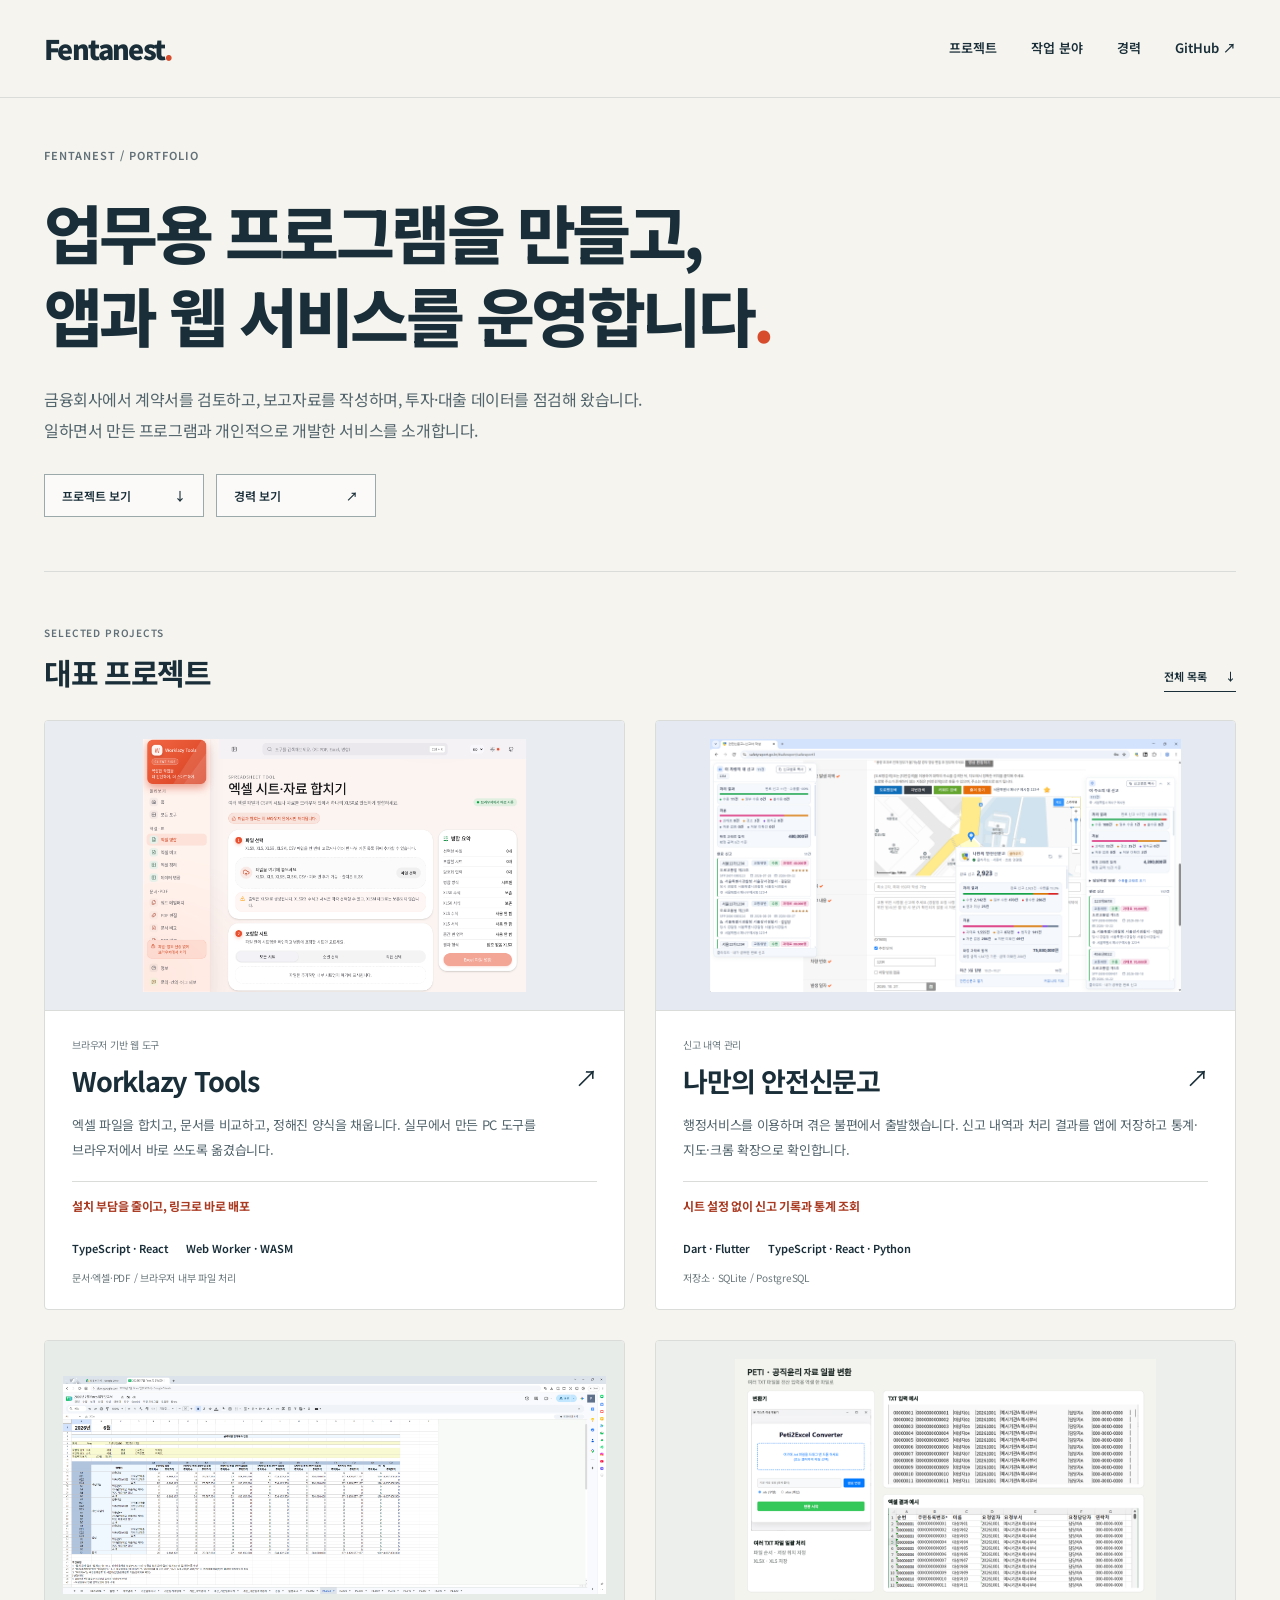
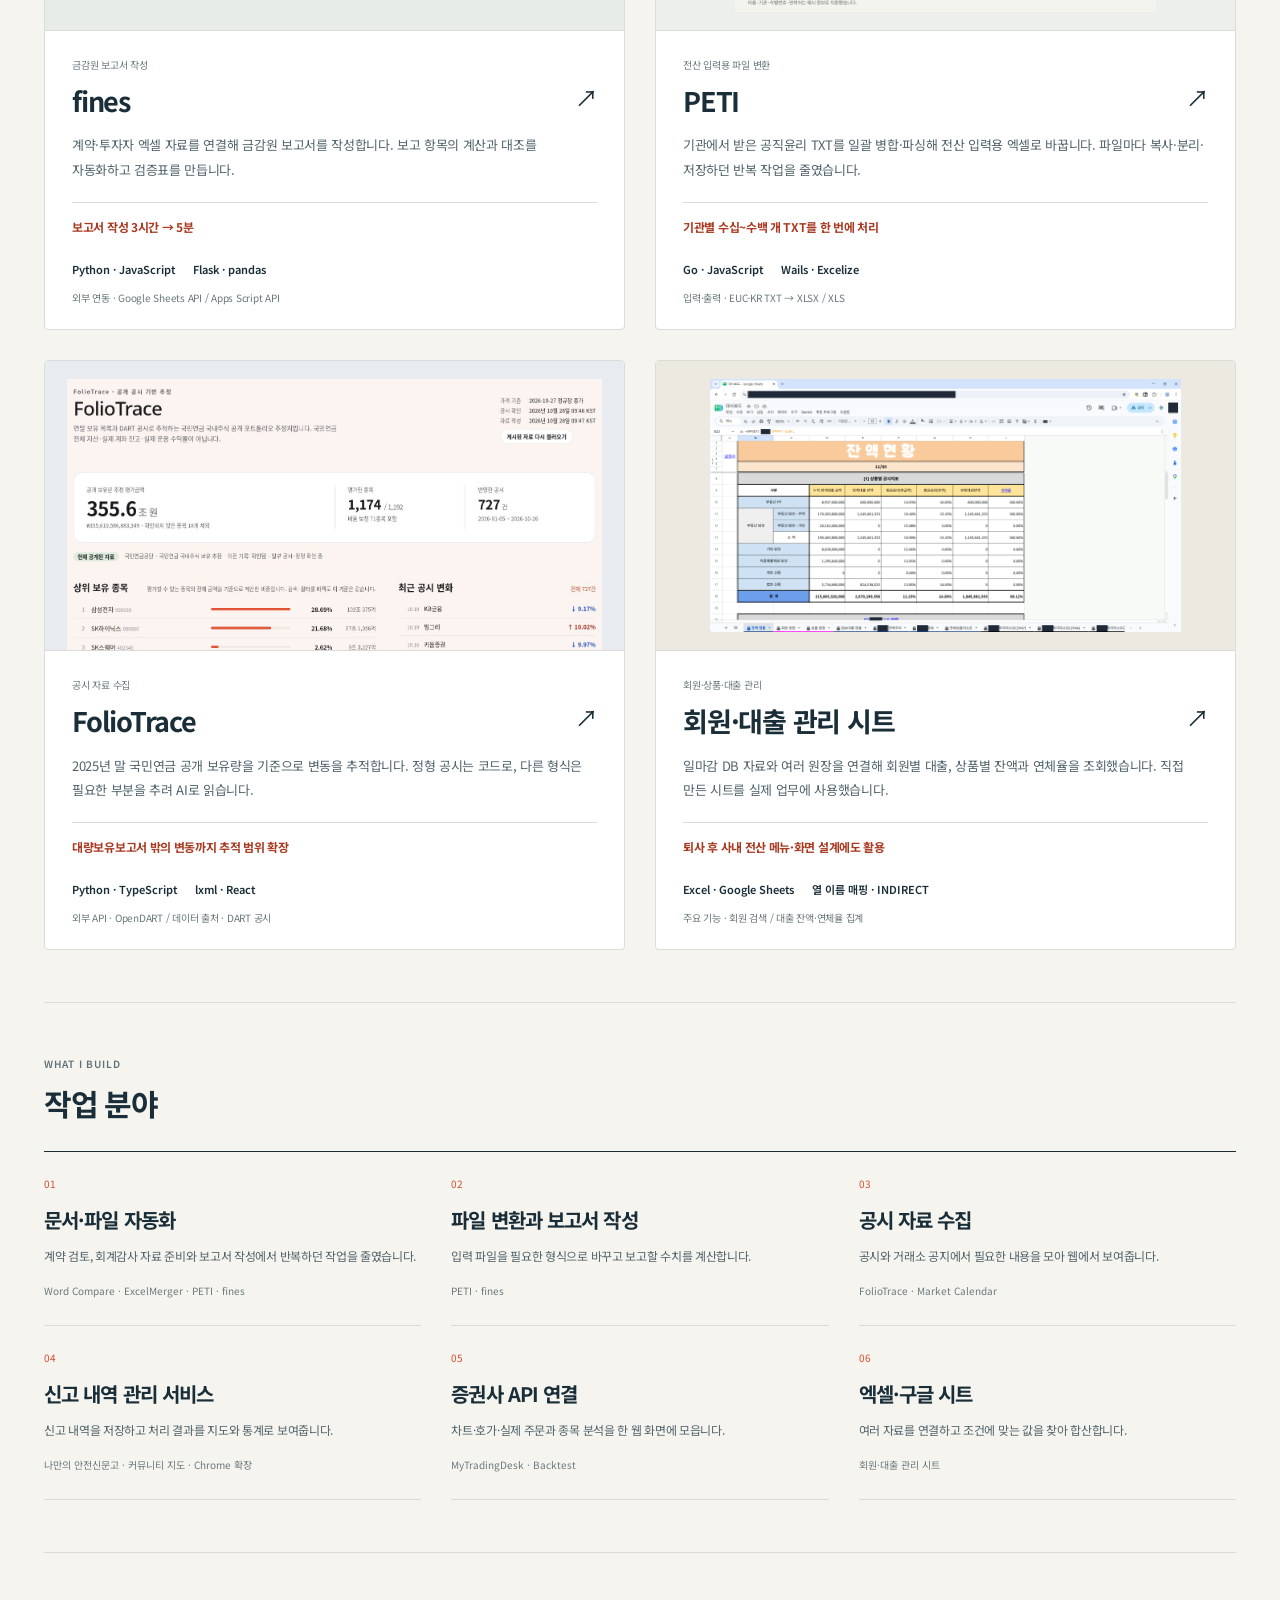
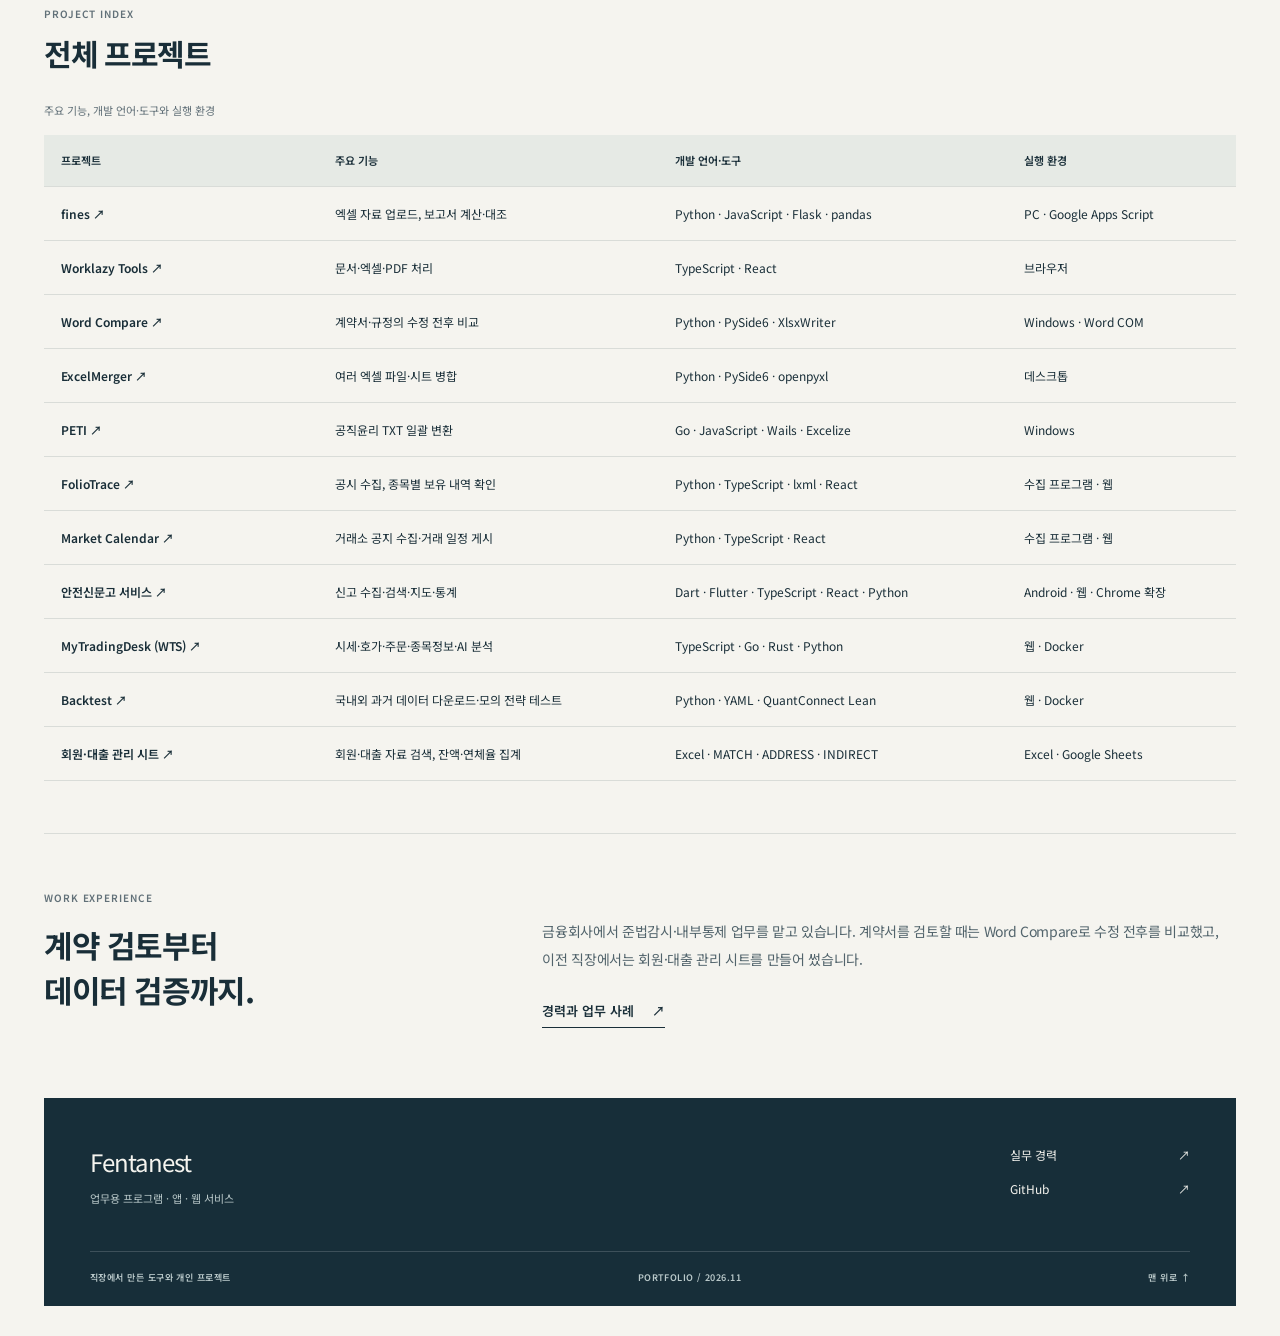
==== commit fb81f950: "Add project case studies, WTS screens and separate Worklazy service" ====
--- a/index.html
+++ b/index.html
@@ -1,5 +1,5 @@
 <!doctype html>
-<html lang="ko"><head><meta charset="utf-8"><meta name="viewport" content="width=device-width, initial-scale=1"><meta name="color-scheme" content="light"><meta name="theme-color" content="#f5f4ef"><title>업무용 프로그램과 앱·웹 서비스 · Fentanest</title><meta name="description" content="계약서 비교 프로그램, 보고서 작성 도구, 회원·대출 관리 시트와 개인적으로 개발한 앱·웹 서비스를 소개합니다."><meta property="og:type" content="website"><meta property="og:locale" content="ko_KR"><meta property="og:title" content="업무용 프로그램과 앱·웹 서비스 · Fentanest"><meta property="og:description" content="금융회사에서 맡아 온 업무와 직접 만든 프로그램을 소개합니다. 각 프로젝트의 기능, 사용 화면, 제작 과정을 담았습니다."><link rel="icon" href="assets/favicon.svg" type="image/svg+xml"><link rel="stylesheet" href="assets/site.css"><link rel="stylesheet" href="assets/services.css"><link rel="stylesheet" href="assets/technical.css"><link rel="stylesheet" href="assets/portfolio.css?v=20261029"></head>
+<html lang="ko"><head><meta charset="utf-8"><meta name="viewport" content="width=device-width, initial-scale=1"><meta name="color-scheme" content="light"><meta name="theme-color" content="#f5f4ef"><title>업무용 프로그램과 앱·웹 서비스 · Fentanest</title><meta name="description" content="계약서 비교 프로그램, 보고서 작성 도구, 회원·대출 관리 시트와 개인적으로 개발한 앱·웹 서비스를 소개합니다."><meta property="og:type" content="website"><meta property="og:locale" content="ko_KR"><meta property="og:title" content="업무용 프로그램과 앱·웹 서비스 · Fentanest"><meta property="og:description" content="금융회사에서 맡아 온 업무와 직접 만든 프로그램을 소개합니다. 각 프로젝트의 기능, 사용 화면, 제작 과정을 담았습니다."><link rel="icon" href="assets/favicon.svg" type="image/svg+xml"><link rel="stylesheet" href="assets/site.css"><link rel="stylesheet" href="assets/services.css"><link rel="stylesheet" href="assets/technical.css"><link rel="stylesheet" href="assets/portfolio.css?v=20261111"></head>
 <body id="top"><a class="skip-link" href="#main">본문으로 이동</a><header class="site-header"><div class="header-inner"><a class="wordmark" href="index.html" aria-label="Fentanest 포트폴리오 홈">Fentanest<span>.</span></a><nav aria-label="주 메뉴"><a href="index.html#projects">프로젝트</a><a href="index.html#services">작업 분야</a><a href="career.html">경력</a><a href="https://github.com/Fentanest" target="_blank" rel="noopener noreferrer">GitHub <span aria-hidden="true">↗</span></a></nav></div></header>
 <main id="main">
 <section class="overview-hero wrap" aria-labelledby="overview-title">
@@ -10,31 +10,32 @@
 </section>
 <section class="overview-section wrap" id="projects" aria-labelledby="projects-title">
 <div class="overview-section-heading"><div><p class="eyebrow">SELECTED PROJECTS</p><h2 id="projects-title">대표 프로젝트</h2></div><a class="text-link" href="#project-list">전체 목록 <span aria-hidden="true">↓</span></a></div><div class="selected-projects">
-<article class="project-card"><a href="projects/worklazy.html"><div class="project-card-image image-worklazy"><img src="assets/worklazy-excel-merger.png" alt="Worklazy Tools의 엑셀 파일 병합 설정 화면" loading="eager" decoding="async" width="1365" height="900"></div><div class="project-card-copy"><p class="project-context">문서·파일 처리</p><h3>Worklazy Tools <span aria-hidden="true">↗</span></h3><p>엑셀 파일을 합치고, 문서를 비교하고, 정해진 양식을 채우는 웹 도구입니다. PC에 설치해 쓰던 도구를 브라우저로 옮겼습니다.</p><div class="project-card-stack"><span>TypeScript · React</span><span>Web Worker · WASM</span></div><p class="project-card-detail">관련 도구 · Word Compare / ExcelMerger</p></div></a></article>
-<article class="project-card"><a href="projects/safetyreport.html"><div class="project-card-image image-safety"><img src="assets/safety-chrome-extension-combined.png" alt="안전신문고 Chrome 확장의 통계·차량별·주소별 조회 화면" loading="eager" decoding="async" width="1920" height="1032"></div><div class="project-card-copy"><p class="project-context">신고 내역 관리</p><h3>나만의 안전신문고 <span aria-hidden="true">↗</span></h3><p>신고 내역과 처리 결과를 앱에 저장합니다. 공유한 자료는 지도와 크롬 확장에서도 확인할 수 있습니다.</p><div class="project-card-stack"><span>Dart · Flutter</span><span>TypeScript · React · Python</span></div><p class="project-card-detail">저장소 · SQLite / PostgreSQL</p></div></a></article>
-<article class="project-card"><a href="projects/fines.html"><div class="project-card-image image-fines"><img src="assets/fines-report-summary.png" alt="fines가 Google Sheets에 작성한 금감원 보고서 화면" loading="lazy" decoding="async" width="2048" height="821"></div><div class="project-card-copy"><p class="project-context">금감원 보고서 작성</p><h3>fines <span aria-hidden="true">↗</span></h3><p>DB에서 내려받은 엑셀 자료로 금감원 보고서를 만듭니다. Google Sheets에서 보고 항목을 계산하고 검증표를 만듭니다.</p><div class="project-card-stack"><span>Python · JavaScript</span><span>Flask · pandas</span></div><p class="project-card-detail">외부 연동 · Google Sheets API / Apps Script API</p></div></a></article>
-<article class="project-card"><a href="projects/peti.html"><div class="project-card-image image-peti"><img src="assets/peti-showcase.png" alt="PETI 변환기와 익명 처리한 TXT 입력·엑셀 결과 예시" loading="lazy" decoding="async" width="2200" height="1320"></div><div class="project-card-copy"><p class="project-context">전산 입력용 파일 변환</p><h3>PETI <span aria-hidden="true">↗</span></h3><p>공직윤리시스템의 TXT 파일 여러 개를 엑셀 한 파일로 합칩니다. 한글이 깨지거나 번호 앞의 0이 사라지지 않도록 처리합니다.</p><div class="project-card-stack"><span>Go · JavaScript</span><span>Wails · Excelize</span></div><p class="project-card-detail">입력·출력 · EUC-KR TXT → XLSX / XLS</p></div></a></article>
-<article class="project-card"><a href="projects/data-tools.html#foliotrace"><div class="project-card-image image-folio"><img src="assets/foliotrace-overview.png" alt="FolioTrace의 국민연금 공개 보유 추정치와 종목 조회 화면" loading="lazy" decoding="async" width="1331" height="1138"></div><div class="project-card-copy"><p class="project-context">공시 자료 수집</p><h3>FolioTrace <span aria-hidden="true">↗</span></h3><p>공시에서 보유 주식 수, 지분율, 기준일을 읽어 종목별로 모읍니다. 정정 공시와 원문도 함께 확인할 수 있습니다.</p><div class="project-card-stack"><span>Python · TypeScript</span><span>lxml · React</span></div><p class="project-card-detail">외부 API · OpenDART / 데이터 출처 · DART 공시</p></div></a></article>
-<article class="project-card"><a href="projects/spreadsheets.html"><div class="project-card-image image-sheet"><img src="assets/dashboard-02.png?v=20261026-2" alt="상품별 대출 잔액과 연체율을 보여주는 시트" loading="lazy" decoding="async" width="1920" height="1032"></div><div class="project-card-copy"><p class="project-context">회원·상품·대출 관리</p><h3>회원·대출 관리 시트 <span aria-hidden="true">↗</span></h3><p>회원별 대출과 상품별 잔액·연체율을 한곳에서 확인하려고 만들었습니다. 따로 관리하던 자료를 연결해 실무에 썼습니다.</p><div class="project-card-stack"><span>Excel · Google Sheets</span><span>열 이름 매핑 · INDIRECT</span></div><p class="project-card-detail">주요 기능 · 회원 검색 / 대출 잔액·연체율 집계</p></div></a></article>
+<article class="project-card"><a href="projects/worklazy.html"><div class="project-card-image image-worklazy"><img src="assets/worklazy-excel-merger.png" alt="Worklazy Tools의 엑셀 파일 병합 설정 화면" loading="eager" decoding="async" width="1365" height="900"></div><div class="project-card-copy"><p class="project-context">브라우저 기반 웹 도구</p><h3>Worklazy Tools <span aria-hidden="true">↗</span></h3><p>엑셀 파일을 합치고, 문서를 비교하고, 정해진 양식을 채웁니다. 실무에서 만든 PC 도구를 브라우저에서 바로 쓰도록 옮겼습니다.</p><p class="project-card-result">설치 부담을 줄이고, 링크로 바로 배포</p><div class="project-card-stack"><span>TypeScript · React</span><span>Web Worker · WASM</span></div><p class="project-card-detail">문서·엑셀·PDF / 브라우저 내부 파일 처리</p></div></a></article>
+<article class="project-card"><a href="projects/safetyreport.html"><div class="project-card-image image-safety"><img src="assets/safety-chrome-extension-combined.png" alt="안전신문고 Chrome 확장의 통계·차량별·주소별 조회 화면" loading="eager" decoding="async" width="1920" height="1032"></div><div class="project-card-copy"><p class="project-context">신고 내역 관리</p><h3>나만의 안전신문고 <span aria-hidden="true">↗</span></h3><p>행정서비스를 이용하며 겪은 불편에서 출발했습니다. 신고 내역과 처리 결과를 앱에 저장하고 통계·지도·크롬 확장으로 확인합니다.</p><p class="project-card-result">시트 설정 없이 신고 기록과 통계 조회</p><div class="project-card-stack"><span>Dart · Flutter</span><span>TypeScript · React · Python</span></div><p class="project-card-detail">저장소 · SQLite / PostgreSQL</p></div></a></article>
+<article class="project-card"><a href="projects/fines.html"><div class="project-card-image image-fines"><img src="assets/fines-report-summary.png" alt="fines가 Google Sheets에 작성한 금감원 보고서 화면" loading="lazy" decoding="async" width="2048" height="821"></div><div class="project-card-copy"><p class="project-context">금감원 보고서 작성</p><h3>fines <span aria-hidden="true">↗</span></h3><p>계약·투자자 엑셀 자료를 연결해 금감원 보고서를 작성합니다. 보고 항목의 계산과 대조를 자동화하고 검증표를 만듭니다.</p><p class="project-card-result">보고서 작성 3시간 → 5분</p><div class="project-card-stack"><span>Python · JavaScript</span><span>Flask · pandas</span></div><p class="project-card-detail">외부 연동 · Google Sheets API / Apps Script API</p></div></a></article>
+<article class="project-card"><a href="projects/peti.html"><div class="project-card-image image-peti"><img src="assets/peti-showcase.png" alt="PETI 변환기와 익명 처리한 TXT 입력·엑셀 결과 예시" loading="lazy" decoding="async" width="2200" height="1320"></div><div class="project-card-copy"><p class="project-context">전산 입력용 파일 변환</p><h3>PETI <span aria-hidden="true">↗</span></h3><p>기관에서 받은 공직윤리 TXT를 일괄 병합·파싱해 전산 입력용 엑셀로 바꿉니다. 파일마다 복사·분리·저장하던 반복 작업을 줄였습니다.</p><p class="project-card-result">기관별 수십~수백 개 TXT를 한 번에 처리</p><div class="project-card-stack"><span>Go · JavaScript</span><span>Wails · Excelize</span></div><p class="project-card-detail">입력·출력 · EUC-KR TXT → XLSX / XLS</p></div></a></article>
+<article class="project-card"><a href="projects/data-tools.html#foliotrace"><div class="project-card-image image-folio"><img src="assets/foliotrace-overview.png" alt="FolioTrace의 국민연금 공개 보유 추정치와 종목 조회 화면" loading="lazy" decoding="async" width="1331" height="1138"></div><div class="project-card-copy"><p class="project-context">공시 자료 수집</p><h3>FolioTrace <span aria-hidden="true">↗</span></h3><p>2025년 말 국민연금 공개 보유량을 기준으로 변동을 추적합니다. 정형 공시는 코드로, 다른 형식은 필요한 부분을 추려 AI로 읽습니다.</p><p class="project-card-result">대량보유보고서 밖의 변동까지 추적 범위 확장</p><div class="project-card-stack"><span>Python · TypeScript</span><span>lxml · React</span></div><p class="project-card-detail">외부 API · OpenDART / 데이터 출처 · DART 공시</p></div></a></article>
+<article class="project-card"><a href="projects/spreadsheets.html"><div class="project-card-image image-sheet"><img src="assets/dashboard-02.png?v=20261026-2" alt="상품별 대출 잔액과 연체율을 보여주는 시트" loading="lazy" decoding="async" width="1920" height="1032"></div><div class="project-card-copy"><p class="project-context">회원·상품·대출 관리</p><h3>회원·대출 관리 시트 <span aria-hidden="true">↗</span></h3><p>일마감 DB 자료와 여러 원장을 연결해 회원별 대출, 상품별 잔액과 연체율을 조회했습니다. 직접 만든 시트를 실제 업무에 사용했습니다.</p><p class="project-card-result">퇴사 후 사내 전산 메뉴·화면 설계에도 활용</p><div class="project-card-stack"><span>Excel · Google Sheets</span><span>열 이름 매핑 · INDIRECT</span></div><p class="project-card-detail">주요 기능 · 회원 검색 / 대출 잔액·연체율 집계</p></div></a></article>
 </div></section>
 <section class="overview-section wrap" id="services" aria-labelledby="services-title"><div class="overview-section-heading"><div><p class="eyebrow">WHAT I BUILD</p><h2 id="services-title">작업 분야</h2></div></div><div class="capability-grid">
-<a href="projects/worklazy.html"><span class="capability-number">01</span><h3>문서·파일 자동화</h3><p>여러 파일을 합치고, 변경 내용을 찾고, 정해진 양식을 채웁니다.</p><span class="capability-projects">Worklazy Tools · Word Compare · ExcelMerger</span></a>
+<a href="projects/automation.html"><span class="capability-number">01</span><h3>문서·파일 자동화</h3><p>계약 검토, 회계감사 자료 준비와 보고서 작성에서 반복하던 작업을 줄였습니다.</p><span class="capability-projects">Word Compare · ExcelMerger · PETI · fines</span></a>
 <a href="projects/fines.html"><span class="capability-number">02</span><h3>파일 변환과 보고서 작성</h3><p>입력 파일을 필요한 형식으로 바꾸고 보고할 수치를 계산합니다.</p><span class="capability-projects">PETI · fines</span></a>
 <a href="projects/data-tools.html"><span class="capability-number">03</span><h3>공시 자료 수집</h3><p>공시와 거래소 공지에서 필요한 내용을 모아 웹에서 보여줍니다.</p><span class="capability-projects">FolioTrace · Market Calendar</span></a>
 <a href="projects/safetyreport.html"><span class="capability-number">04</span><h3>신고 내역 관리 서비스</h3><p>신고 내역을 저장하고 처리 결과를 지도와 통계로 보여줍니다.</p><span class="capability-projects">나만의 안전신문고 · 커뮤니티 지도 · Chrome 확장</span></a>
-<a href="projects/api-integration.html"><span class="capability-number">05</span><h3>증권사 API 연결</h3><p>여러 증권사의 시세와 계좌 정보를 같은 화면에서 확인합니다.</p><span class="capability-projects">MyTradingDesk · Backtest</span></a>
+<a href="projects/api-integration.html"><span class="capability-number">05</span><h3>증권사 API 연결</h3><p>차트·호가·실제 주문과 종목 분석을 한 웹 화면에 모읍니다.</p><span class="capability-projects">MyTradingDesk · Backtest</span></a>
 <a href="projects/spreadsheets.html"><span class="capability-number">06</span><h3>엑셀·구글 시트</h3><p>여러 자료를 연결하고 조건에 맞는 값을 찾아 합산합니다.</p><span class="capability-projects">회원·대출 관리 시트</span></a>
 </div></section>
 <section class="overview-section wrap" id="project-list" aria-labelledby="project-list-title"><div class="overview-section-heading"><div><p class="eyebrow">PROJECT INDEX</p><h2 id="project-list-title">전체 프로젝트</h2></div></div><div class="table-scroll project-list-table" tabindex="0" role="region" aria-label="전체 프로젝트 표. 좁은 화면에서는 가로로 스크롤할 수 있습니다."><table><caption>주요 기능, 개발 언어·도구와 실행 환경</caption><thead><tr><th scope="col">프로젝트</th><th scope="col">주요 기능</th><th scope="col">개발 언어·도구</th><th scope="col">실행 환경</th></tr></thead><tbody>
 <tr><th scope="row"><a href="projects/fines.html">fines ↗</a></th><td>엑셀 자료 업로드, 보고서 계산·대조</td><td>Python · JavaScript · Flask · pandas</td><td>PC · Google Apps Script</td></tr>
 <tr><th scope="row"><a href="projects/worklazy.html">Worklazy Tools ↗</a></th><td>문서·엑셀·PDF 처리</td><td>TypeScript · React</td><td>브라우저</td></tr>
-<tr><th scope="row"><a href="projects/worklazy.html#desktop">Word Compare ↗</a></th><td>계약서·규정의 수정 전후 비교</td><td>Python · PySide6 · XlsxWriter</td><td>Windows · Word COM</td></tr>
-<tr><th scope="row"><a href="projects/worklazy.html#desktop">ExcelMerger ↗</a></th><td>여러 엑셀 파일·시트 병합</td><td>Python · PySide6 · openpyxl</td><td>데스크톱</td></tr>
+<tr><th scope="row"><a href="projects/automation.html#word-compare">Word Compare ↗</a></th><td>계약서·규정의 수정 전후 비교</td><td>Python · PySide6 · XlsxWriter</td><td>Windows · Word COM</td></tr>
+<tr><th scope="row"><a href="projects/automation.html#excel-merger">ExcelMerger ↗</a></th><td>여러 엑셀 파일·시트 병합</td><td>Python · PySide6 · openpyxl</td><td>데스크톱</td></tr>
 <tr><th scope="row"><a href="projects/peti.html">PETI ↗</a></th><td>공직윤리 TXT 일괄 변환</td><td>Go · JavaScript · Wails · Excelize</td><td>Windows</td></tr>
 <tr><th scope="row"><a href="projects/data-tools.html#foliotrace">FolioTrace ↗</a></th><td>공시 수집, 종목별 보유 내역 확인</td><td>Python · TypeScript · lxml · React</td><td>수집 프로그램 · 웹</td></tr>
 <tr><th scope="row"><a href="projects/data-tools.html#market-calendar">Market Calendar ↗</a></th><td>거래소 공지 수집·거래 일정 게시</td><td>Python · TypeScript · React</td><td>수집 프로그램 · 웹</td></tr>
 <tr><th scope="row"><a href="projects/safetyreport.html">안전신문고 서비스 ↗</a></th><td>신고 수집·검색·지도·통계</td><td>Dart · Flutter · TypeScript · React · Python</td><td>Android · 웹 · Chrome 확장</td></tr>
-<tr><th scope="row"><a href="projects/api-integration.html">MyTradingDesk + Backtest ↗</a></th><td>시세·계좌 확인, 전략 백테스트</td><td>TypeScript · Go · Rust · Python</td><td>웹 · Docker</td></tr>
+<tr><th scope="row"><a href="projects/api-integration.html">MyTradingDesk (WTS) ↗</a></th><td>시세·호가·주문·종목정보·AI 분석</td><td>TypeScript · Go · Rust · Python</td><td>웹 · Docker</td></tr>
+<tr><th scope="row"><a href="projects/api-integration.html#backtest">Backtest ↗</a></th><td>국내외 과거 데이터 다운로드·모의 전략 테스트</td><td>Python · YAML · QuantConnect Lean</td><td>웹 · Docker</td></tr>
 <tr><th scope="row"><a href="projects/spreadsheets.html">회원·대출 관리 시트 ↗</a></th><td>회원·대출 자료 검색, 잔액·연체율 집계</td><td>Excel · MATCH · ADDRESS · INDIRECT</td><td>Excel · Google Sheets</td></tr>
 </tbody></table></div></section><section class="overview-career wrap" aria-labelledby="career-title"><div><p class="eyebrow">WORK EXPERIENCE</p><h2 id="career-title">계약 검토부터<br>데이터 검증까지.</h2></div><div><p>금융회사에서 준법감시·내부통제 업무를 맡고 있습니다. 계약서를 검토할 때는 Word Compare로 수정 전후를 비교했고, 이전 직장에서는 회원·대출 관리 시트를 만들어 썼습니다.</p><a class="text-link" href="career.html">경력과 업무 사례 <span aria-hidden="true">↗</span></a></div></section></main>
 <footer class="site-footer"><div class="footer-top"><p>Fentanest<span class="footer-sub">업무용 프로그램 · 앱 · 웹 서비스</span></p><div><a href="career.html">실무 경력 <span aria-hidden="true">↗</span></a><a href="https://github.com/Fentanest" target="_blank" rel="noopener noreferrer">GitHub <span aria-hidden="true">↗</span></a></div></div><div class="footer-bottom"><span>직장에서 만든 도구와 개인 프로젝트</span><span>PORTFOLIO / 2026.11</span><a href="#top">맨 위로 ↑</a></div></footer>
--- a/assets/technical.css
+++ b/assets/technical.css
@@ -45,7 +45,7 @@
 .service-screen-gallery{display:grid;grid-template-columns:minmax(0,.9fr) minmax(0,1.1fr);align-items:start;gap:28px;margin-top:35px;scroll-margin-top:110px}
 .service-screen-gallery .project-figure{width:100%;max-width:none;margin:0}
 .service-screen-map .image-zoom{border:1px solid #24302a;background:#0a0a0a;overflow:hidden;border-radius:5px}
-.service-screen-map img{aspect-ratio:4/5;object-fit:cover;object-position:top}
+.service-screen-map img{display:block;width:100%;height:auto;max-height:none;aspect-ratio:auto;object-fit:contain;object-position:top}
 .service-screen-extension{scroll-margin-top:110px}
 .service-screen-extension .image-zoom{border:1px solid #d6deea;background:#f6f9ff}
 .service-screen-extension img{display:block;width:100%;height:auto;object-fit:contain}
--- a/assets/portfolio.css
+++ b/assets/portfolio.css
@@ -1,4 +1,29 @@
 /* Portfolio overview and consistent case details. */
+.case-outcome{margin-top:28px;padding:23px 27px;border-left:3px solid var(--orange);background:#e9eeea}
+.case-outcome>.eyebrow,.case-hero .case-outcome>.eyebrow{font-size:10px;margin-bottom:10px;color:#557068}
+.case-outcome>.case-outcome-title{font-size:clamp(22px,2.35vw,29px);font-weight:750;line-height:1.45;letter-spacing:-.045em;color:var(--ink);margin:0 0 9px}
+.case-outcome>p:last-child:not(.case-outcome-title){font-size:13px;line-height:1.9;color:#52646c;max-width:950px}
+.project-card-copy>.project-card-result{font-size:12px;font-weight:700;color:#aa3b23;border-top:1px solid var(--line);padding-top:13px;margin:0 0 17px}
+.case-outcome+.text-link{margin-top:22px}
+.community-screen-gallery{grid-template-columns:repeat(2,minmax(0,1fr));align-items:start}
+.community-screen-gallery .community-preview{width:100%;max-width:none;margin:0}
+.community-preview .image-zoom{height:560px;overflow:hidden;border:1px solid var(--line);border-radius:5px;background:#fff}
+.community-preview img{width:100%;height:auto;max-height:none;object-position:top}
+.community-preview .zoom-hint{opacity:1;font-size:11px;padding:7px 13px}
+.community-screen-gallery .service-screen-wide{grid-column:1/-1;width:100%;max-width:none;margin:0}
+@media(max-width:700px){.community-screen-gallery{grid-template-columns:1fr}.community-preview .image-zoom{height:420px}}
+.wts-figure .image-zoom{border:1px solid #cbd4d7;border-radius:5px;overflow:hidden;background:#fff;box-shadow:0 9px 30px #172e3908}
+.wts-screen{display:block;aspect-ratio:1920/946;overflow:hidden;background:#fff}
+.wts-screen img{width:100%;height:auto;max-width:none}
+.wts-screen-story{margin-top:58px;padding-top:35px;border-top:1px solid var(--line)}
+.wts-screen-story .two-col{gap:45px;align-items:start;margin-bottom:22px}
+.wts-screen-story h3{font-size:25px;line-height:1.4}
+.wts-screen-story .eyebrow{font-size:10px;margin-bottom:12px;color:var(--orange)}
+.wts-screen-story .prose p{margin:0}
+.implementation-points .text-link{font-size:11px;margin-top:15px}
+.wts-dialog-crop{width:min(100%,calc((90vh - 105px)*1920/946));aspect-ratio:1920/946;overflow:hidden;flex-shrink:0;margin:auto}
+.wts-dialog-crop>#dialog-image{width:100%;height:auto;max-width:none;max-height:none;min-width:0}
+@media(max-width:700px){.case-outcome{padding:20px;margin-top:23px}.case-outcome>.case-outcome-title{font-size:23px}.case-outcome>p:last-child:not(.case-outcome-title){font-size:12px}.wts-screen-story{margin-top:35px;padding-top:27px}.wts-screen-story .two-col{gap:17px;margin-bottom:20px}.wts-screen-story h3{font-size:22px}.wts-dialog-crop{width:1920px;max-width:none;margin:0}.wts-figure .zoom-hint{font-size:9px}}
 .overview-hero{padding-top:48px;padding-bottom:54px}
 .overview-hero>.eyebrow{margin-bottom:25px}
 .overview-hero h1{font-size:clamp(39px,5vw,64px);line-height:1.3;letter-spacing:-.055em}
@@ -25,7 +50,7 @@
 .project-context{font-size:10px;color:#6b797e;margin-bottom:10px}
 .project-card h3{font-size:27px;display:flex;justify-content:space-between;gap:14px;margin-bottom:15px}
 .project-card h3>span{font-size:23px;font-weight:400}
-.project-card-copy>p:not(.project-context):not(.project-card-detail){font-size:13px;line-height:1.9;color:#52646c;margin-bottom:19px}
+.project-card-copy>p:not(.project-context):not(.project-card-detail):not(.project-card-result){font-size:13px;line-height:1.9;color:#52646c;margin-bottom:19px}
 .project-card-stack{display:flex;flex-wrap:wrap;gap:6px 18px;font-size:11px;font-weight:600;margin-top:auto;padding-top:6px}
 .project-card-copy>.project-card-detail{font-size:10px;line-height:1.9;color:#69777b;margin-top:9px}
 .capability-grid{display:grid;grid-template-columns:repeat(3,minmax(0,1fr));column-gap:30px;row-gap:0;border-top:1px solid var(--ink)}
@@ -65,7 +90,7 @@
 @media(max-width:700px){
  .overview-hero{padding-top:32px;padding-bottom:36px}.overview-hero>.eyebrow{font-size:9px;margin-bottom:22px}.overview-hero h1{font-size:clamp(31px,7.4vw,45px);line-height:1.42}.overview-intro{font-size:13px;line-height:1.95;margin-top:21px}.overview-intro br{display:none}.overview-actions{gap:10px;margin-top:22px}.outline-button{font-size:11px;min-width:0;flex:1;gap:12px;padding:10px 14px}
  .overview-section{padding-block:36px;scroll-margin-top:25px}.overview-section-heading{margin-bottom:23px;gap:12px}.overview-section-heading h2{font-size:25px}.overview-section-heading .eyebrow{font-size:9px;margin-bottom:10px}.overview-section-heading>.text-link{font-size:10px;gap:8px}
- .selected-projects{grid-template-columns:1fr;gap:22px}.project-card-image{height:230px;padding:14px}.project-card-image.image-folio{padding-inline:16px}.image-folio img{margin-top:12px}.project-card-copy{padding:22px}.project-card h3{font-size:25px;margin-bottom:13px}.project-context{font-size:10px}.project-card-copy>p:not(.project-context):not(.project-card-detail){font-size:13px;margin-bottom:17px}.project-card-stack{font-size:10px;gap:5px 12px}.project-card-copy>.project-card-detail{font-size:9px}
+ .selected-projects{grid-template-columns:1fr;gap:22px}.project-card-image{height:230px;padding:14px}.project-card-image.image-folio{padding-inline:16px}.image-folio img{margin-top:12px}.project-card-copy{padding:22px}.project-card h3{font-size:25px;margin-bottom:13px}.project-context{font-size:10px}.project-card-copy>p:not(.project-context):not(.project-card-detail):not(.project-card-result){font-size:13px;margin-bottom:17px}.project-card-stack{font-size:10px;gap:5px 12px}.project-card-copy>.project-card-detail{font-size:9px}
  .capability-grid{grid-template-columns:1fr;column-gap:0}.capability-grid>a{padding:19px 0}.capability-number{margin-bottom:9px}.capability-grid h3{font-size:19px;margin-bottom:8px}.capability-grid p{font-size:12px}.capability-projects{font-size:10px;margin-top:9px}
  .project-list-table table{min-width:740px}.project-list-table th,.project-list-table td{padding:13px}.overview-career{grid-template-columns:1fr;gap:6px;padding-block:36px 45px}.overview-career h2{font-size:26px}.overview-career>div>p:not(.eyebrow){font-size:13px;margin-top:18px}.overview-career .eyebrow{font-size:9px;margin-bottom:14px}
  .case-context{font-size:11px;margin-top:18px}.case-jump-links{gap:10px 18px;font-size:10px}.implementation-points{grid-template-columns:1fr;gap:24px}.implementation-points h3{font-size:19px}.implementation-points p{font-size:13px}.peti-flow{grid-template-columns:1fr;gap:22px}.peti-flow li{font-size:12px;padding-top:15px}.peti-flow strong{font-size:18px}.project-use-note{font-size:12px}
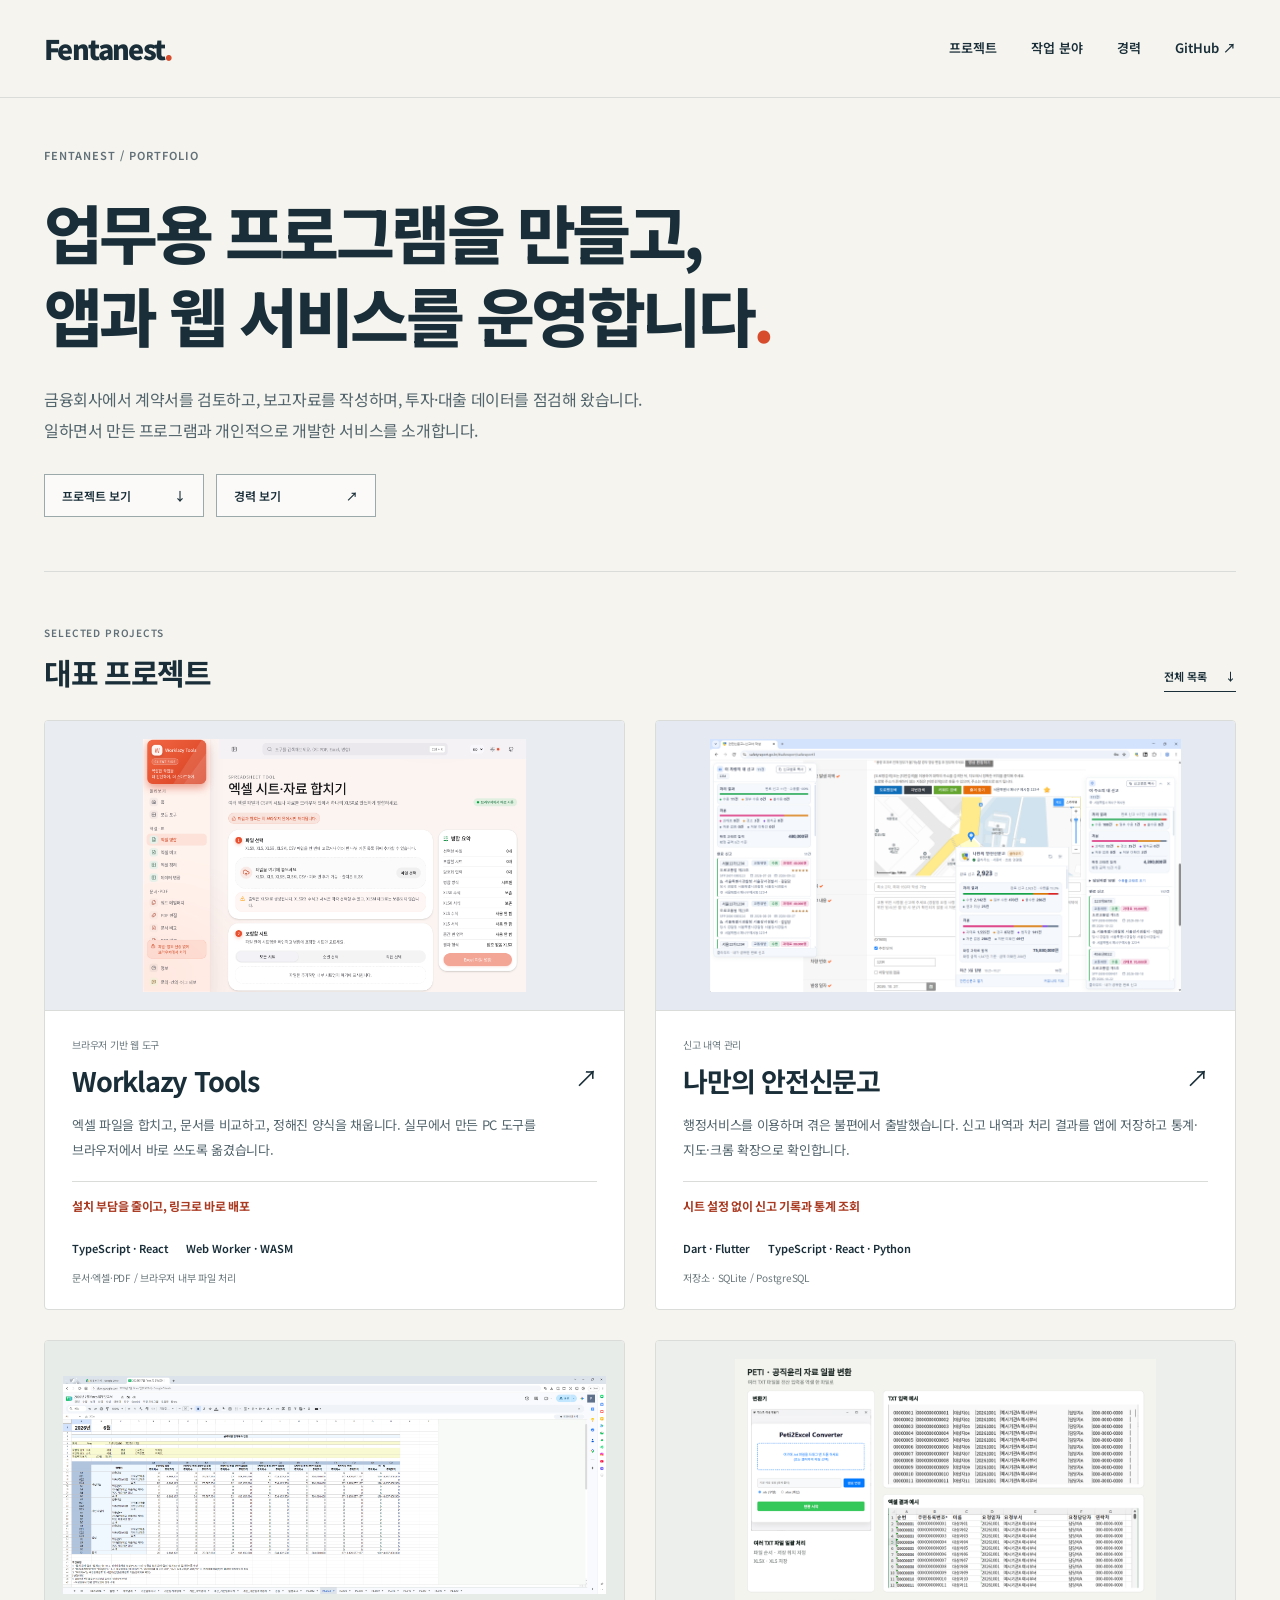
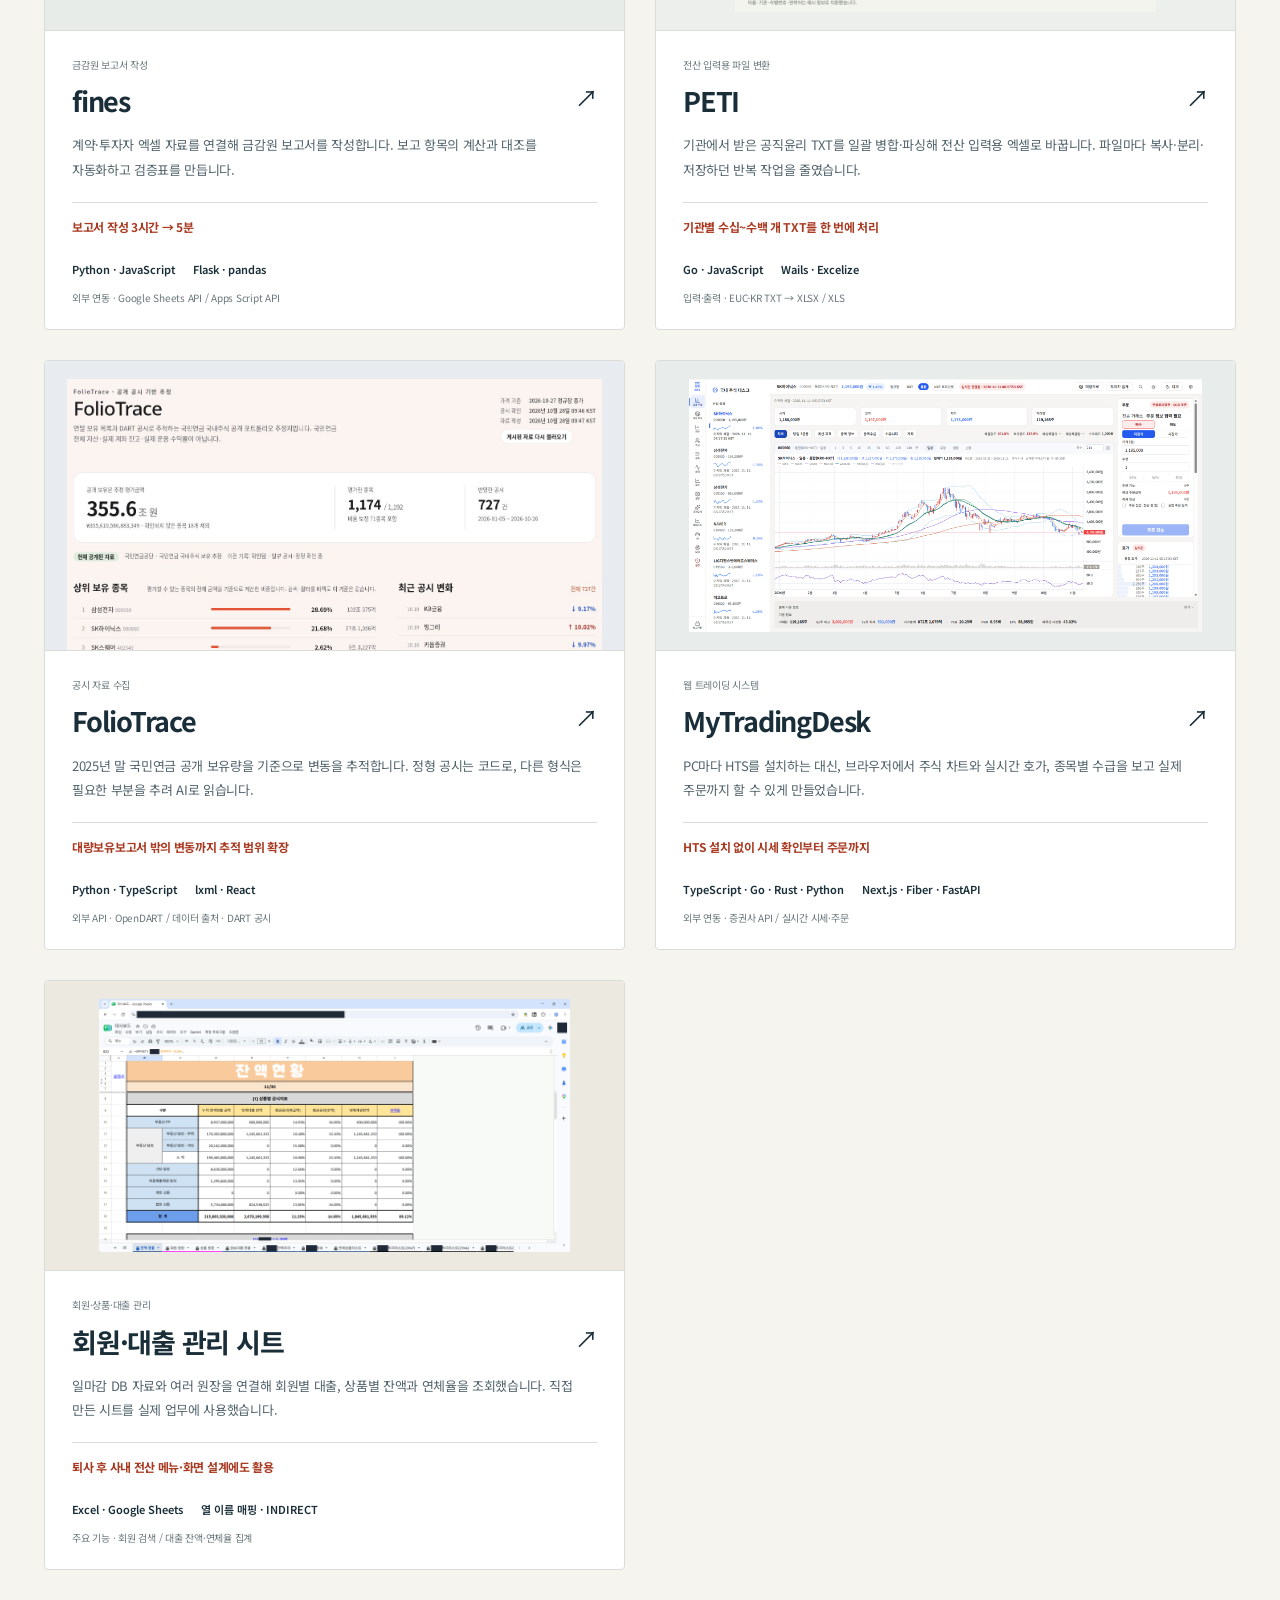
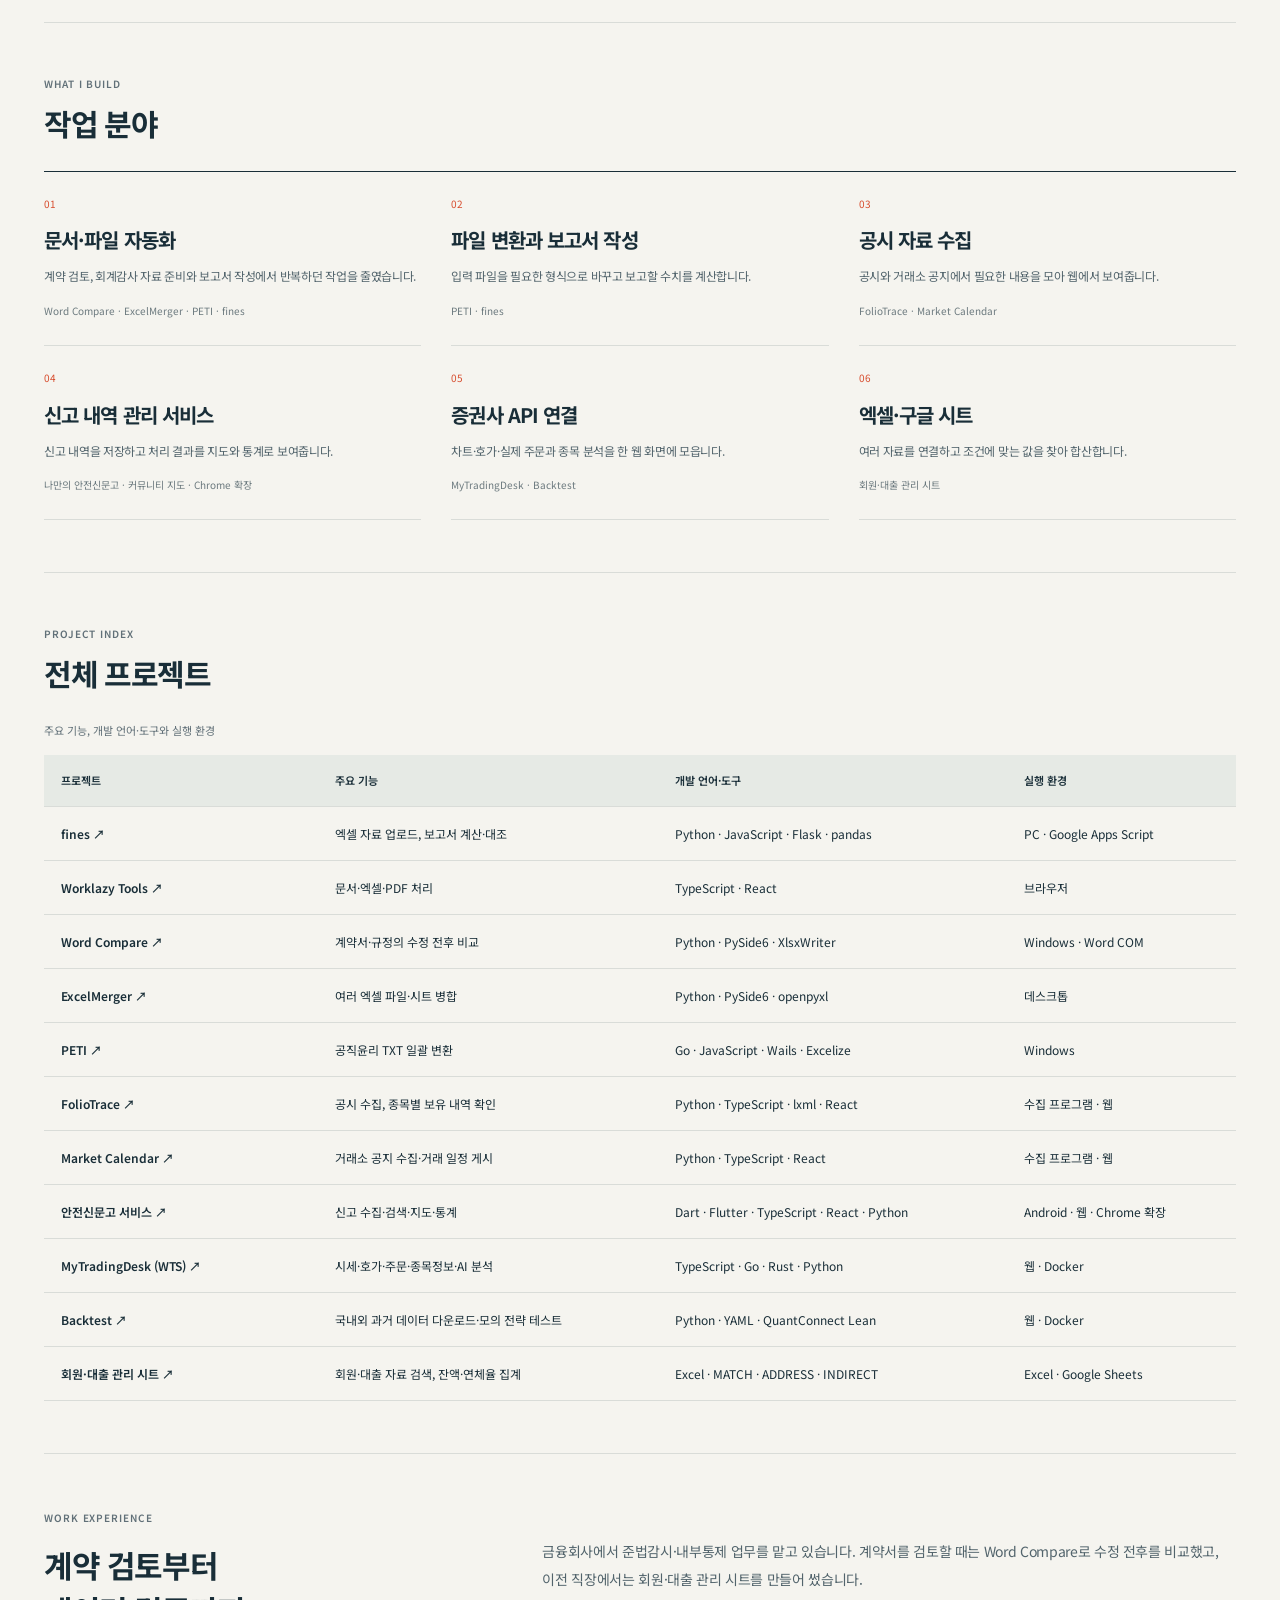
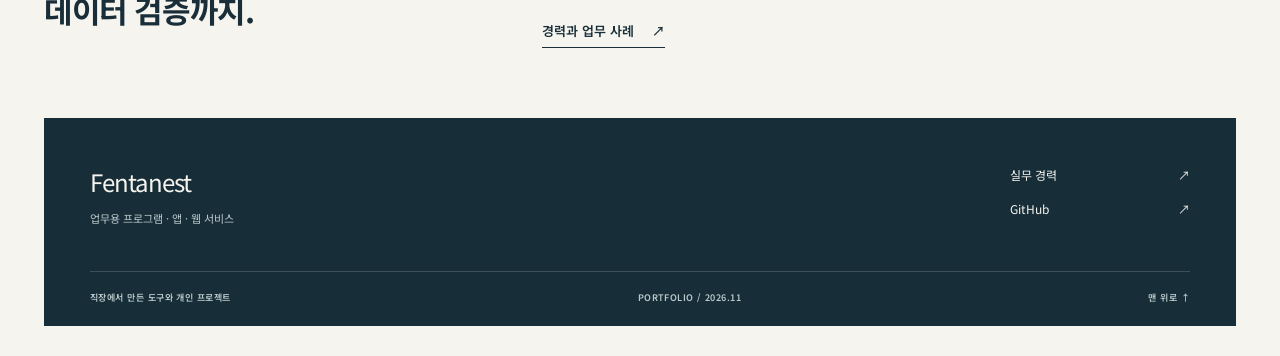
==== commit 9a69257c: "Add MyTradingDesk to featured portfolio projects" ====
--- a/index.html
+++ b/index.html
@@ -15,6 +15,7 @@
 <article class="project-card"><a href="projects/fines.html"><div class="project-card-image image-fines"><img src="assets/fines-report-summary.png" alt="fines가 Google Sheets에 작성한 금감원 보고서 화면" loading="lazy" decoding="async" width="2048" height="821"></div><div class="project-card-copy"><p class="project-context">금감원 보고서 작성</p><h3>fines <span aria-hidden="true">↗</span></h3><p>계약·투자자 엑셀 자료를 연결해 금감원 보고서를 작성합니다. 보고 항목의 계산과 대조를 자동화하고 검증표를 만듭니다.</p><p class="project-card-result">보고서 작성 3시간 → 5분</p><div class="project-card-stack"><span>Python · JavaScript</span><span>Flask · pandas</span></div><p class="project-card-detail">외부 연동 · Google Sheets API / Apps Script API</p></div></a></article>
 <article class="project-card"><a href="projects/peti.html"><div class="project-card-image image-peti"><img src="assets/peti-showcase.png" alt="PETI 변환기와 익명 처리한 TXT 입력·엑셀 결과 예시" loading="lazy" decoding="async" width="2200" height="1320"></div><div class="project-card-copy"><p class="project-context">전산 입력용 파일 변환</p><h3>PETI <span aria-hidden="true">↗</span></h3><p>기관에서 받은 공직윤리 TXT를 일괄 병합·파싱해 전산 입력용 엑셀로 바꿉니다. 파일마다 복사·분리·저장하던 반복 작업을 줄였습니다.</p><p class="project-card-result">기관별 수십~수백 개 TXT를 한 번에 처리</p><div class="project-card-stack"><span>Go · JavaScript</span><span>Wails · Excelize</span></div><p class="project-card-detail">입력·출력 · EUC-KR TXT → XLSX / XLS</p></div></a></article>
 <article class="project-card"><a href="projects/data-tools.html#foliotrace"><div class="project-card-image image-folio"><img src="assets/foliotrace-overview.png" alt="FolioTrace의 국민연금 공개 보유 추정치와 종목 조회 화면" loading="lazy" decoding="async" width="1331" height="1138"></div><div class="project-card-copy"><p class="project-context">공시 자료 수집</p><h3>FolioTrace <span aria-hidden="true">↗</span></h3><p>2025년 말 국민연금 공개 보유량을 기준으로 변동을 추적합니다. 정형 공시는 코드로, 다른 형식은 필요한 부분을 추려 AI로 읽습니다.</p><p class="project-card-result">대량보유보고서 밖의 변동까지 추적 범위 확장</p><div class="project-card-stack"><span>Python · TypeScript</span><span>lxml · React</span></div><p class="project-card-detail">외부 API · OpenDART / 데이터 출처 · DART 공시</p></div></a></article>
+<article class="project-card"><a href="projects/api-integration.html"><div class="project-card-image"><img src="assets/wts-chart-orders.png" alt="MyTradingDesk의 주식 차트·실시간 호가·주문 화면" loading="lazy" decoding="async" width="1920" height="946"></div><div class="project-card-copy"><p class="project-context">웹 트레이딩 시스템</p><h3>MyTradingDesk <span aria-hidden="true">↗</span></h3><p>PC마다 HTS를 설치하는 대신, 브라우저에서 주식 차트와 실시간 호가, 종목별 수급을 보고 실제 주문까지 할 수 있게 만들었습니다.</p><p class="project-card-result">HTS 설치 없이 시세 확인부터 주문까지</p><div class="project-card-stack"><span>TypeScript · Go · Rust · Python</span><span>Next.js · Fiber · FastAPI</span></div><p class="project-card-detail">외부 연동 · 증권사 API / 실시간 시세·주문</p></div></a></article>
 <article class="project-card"><a href="projects/spreadsheets.html"><div class="project-card-image image-sheet"><img src="assets/dashboard-02.png?v=20261026-2" alt="상품별 대출 잔액과 연체율을 보여주는 시트" loading="lazy" decoding="async" width="1920" height="1032"></div><div class="project-card-copy"><p class="project-context">회원·상품·대출 관리</p><h3>회원·대출 관리 시트 <span aria-hidden="true">↗</span></h3><p>일마감 DB 자료와 여러 원장을 연결해 회원별 대출, 상품별 잔액과 연체율을 조회했습니다. 직접 만든 시트를 실제 업무에 사용했습니다.</p><p class="project-card-result">퇴사 후 사내 전산 메뉴·화면 설계에도 활용</p><div class="project-card-stack"><span>Excel · Google Sheets</span><span>열 이름 매핑 · INDIRECT</span></div><p class="project-card-detail">주요 기능 · 회원 검색 / 대출 잔액·연체율 집계</p></div></a></article>
 </div></section>
 <section class="overview-section wrap" id="services" aria-labelledby="services-title"><div class="overview-section-heading"><div><p class="eyebrow">WHAT I BUILD</p><h2 id="services-title">작업 분야</h2></div></div><div class="capability-grid">
